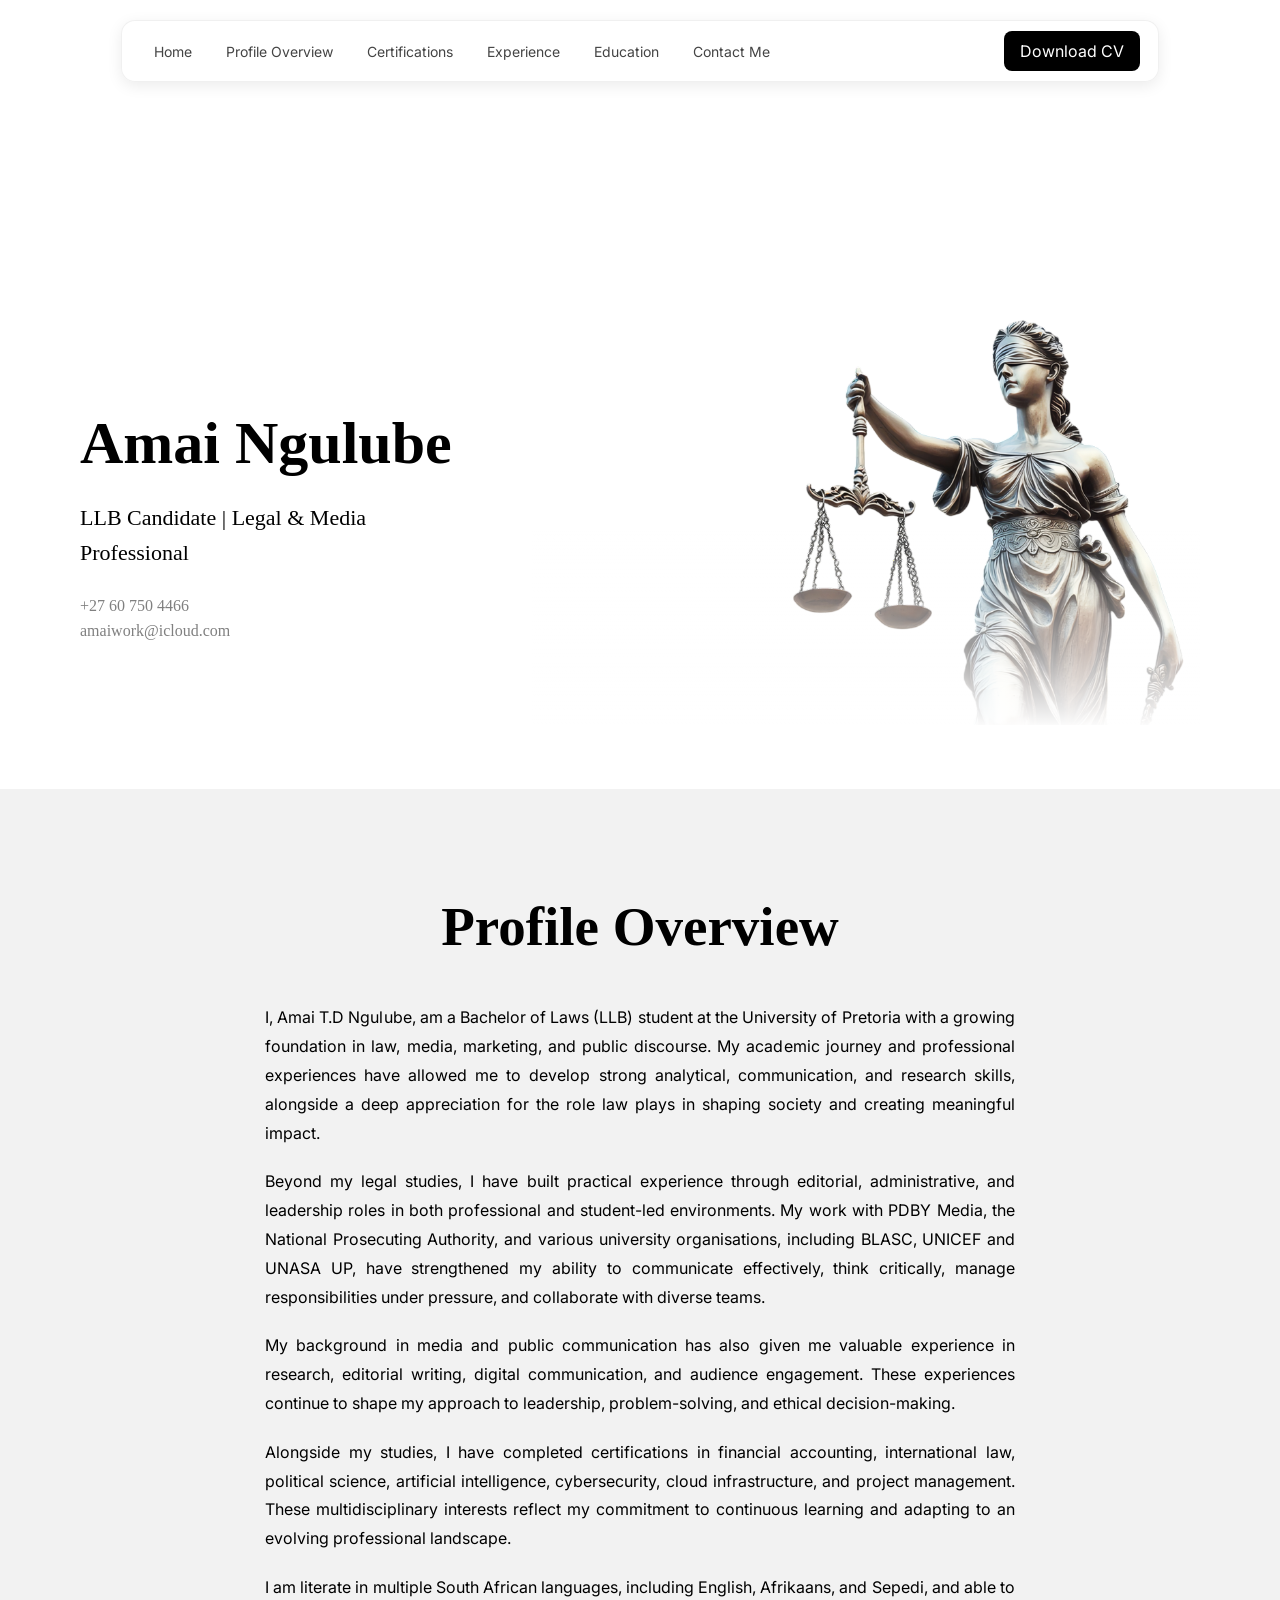
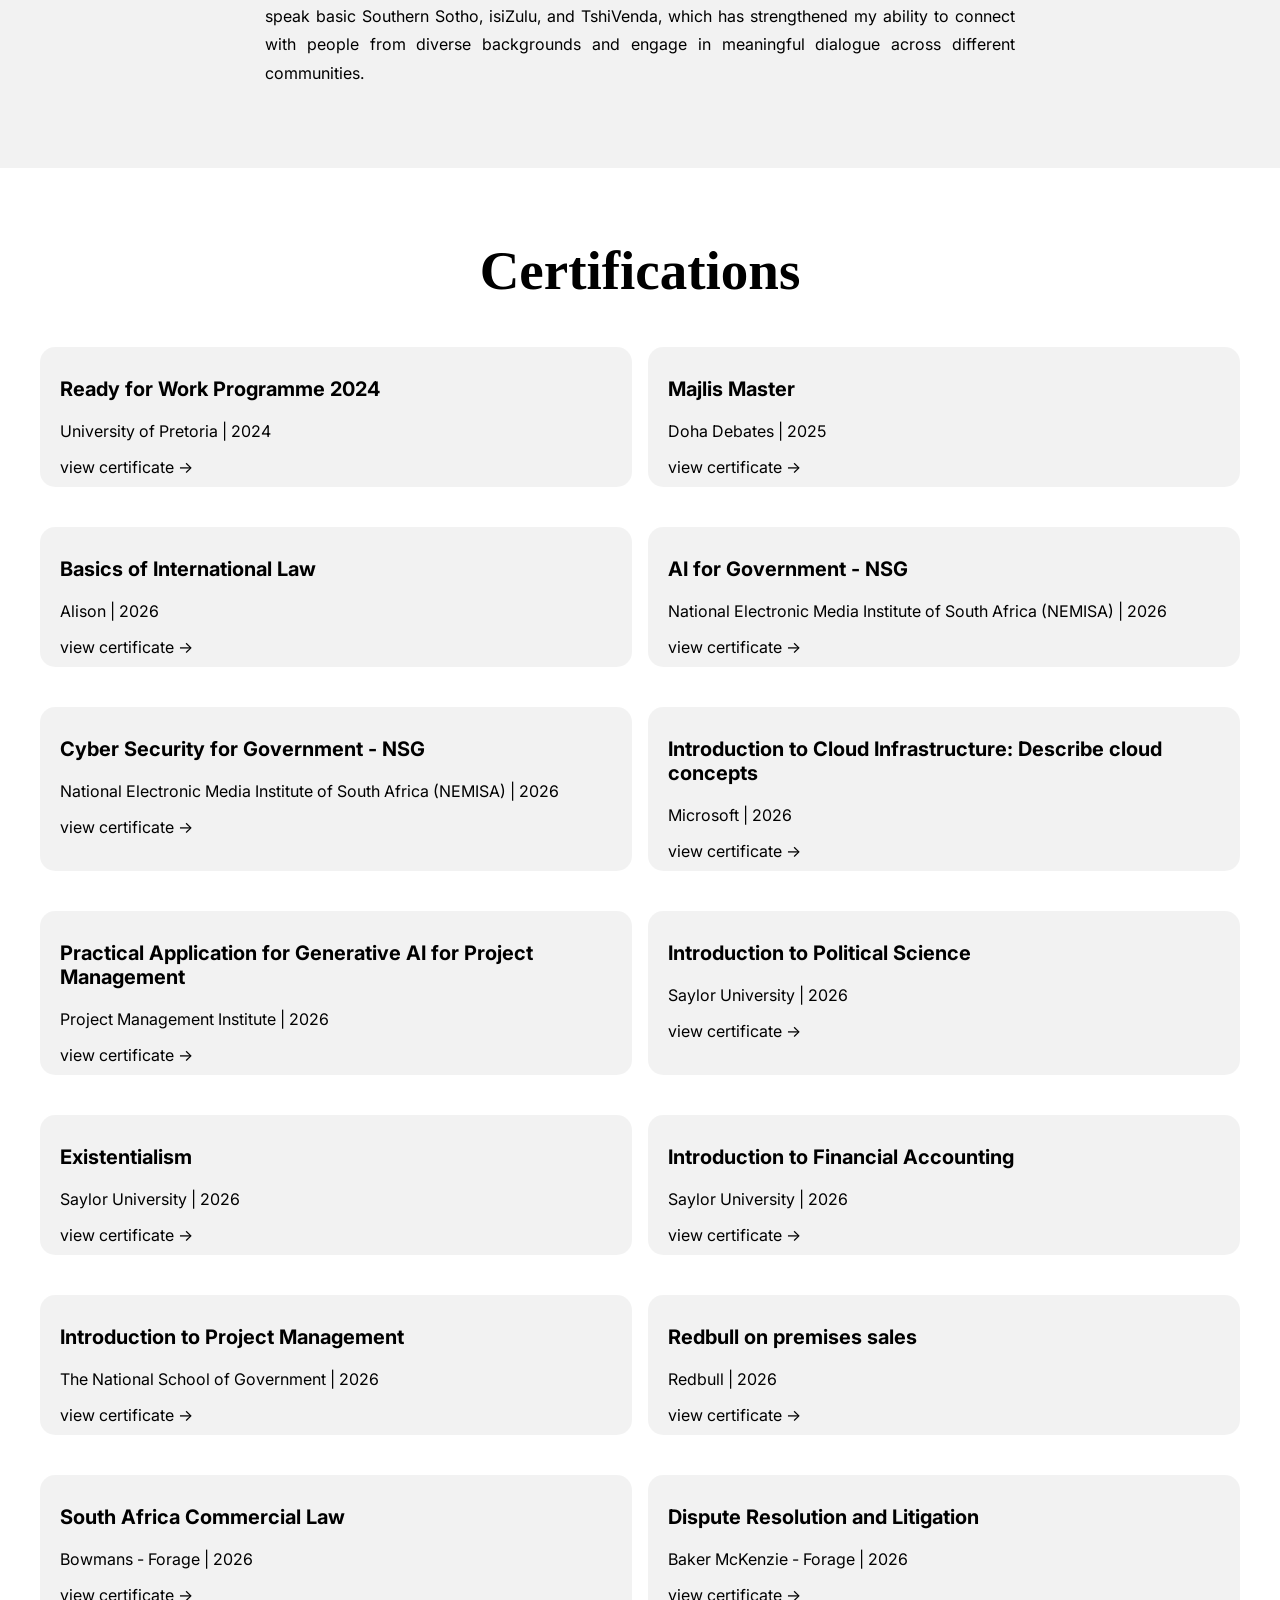
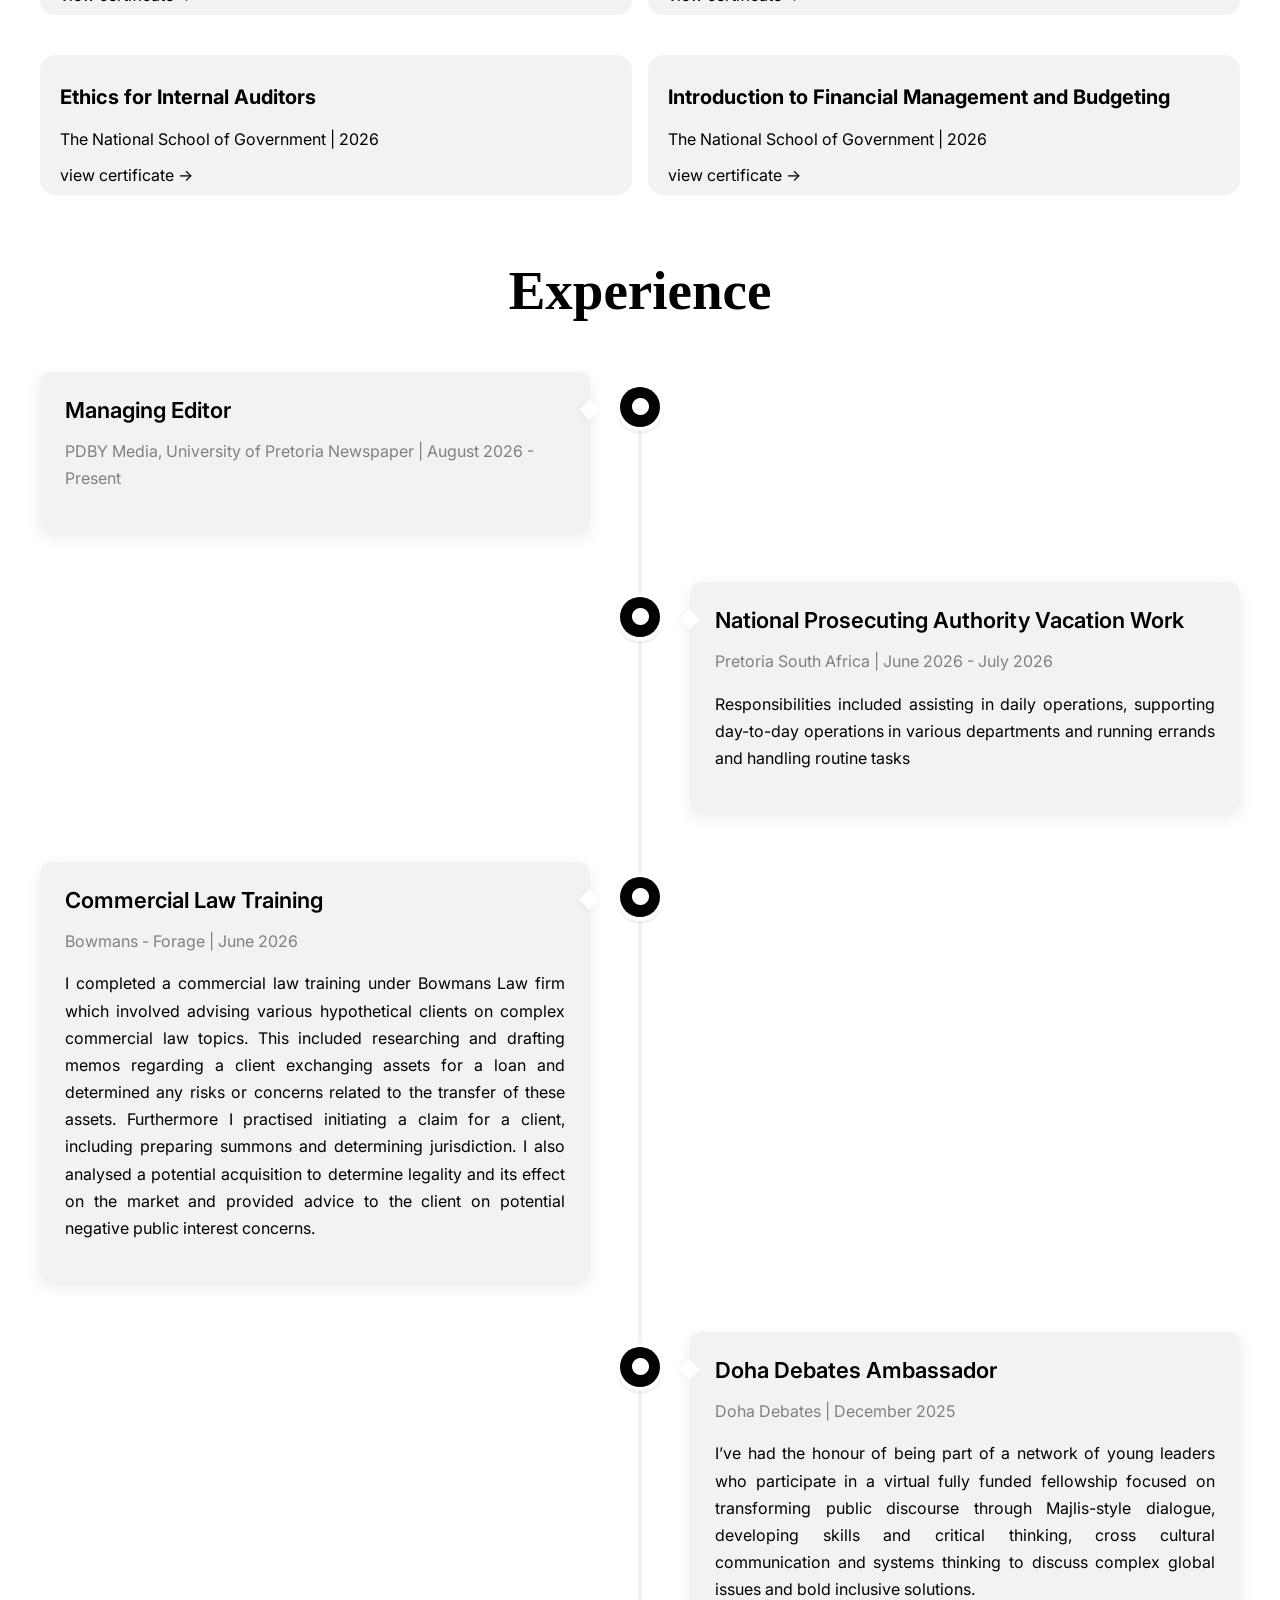
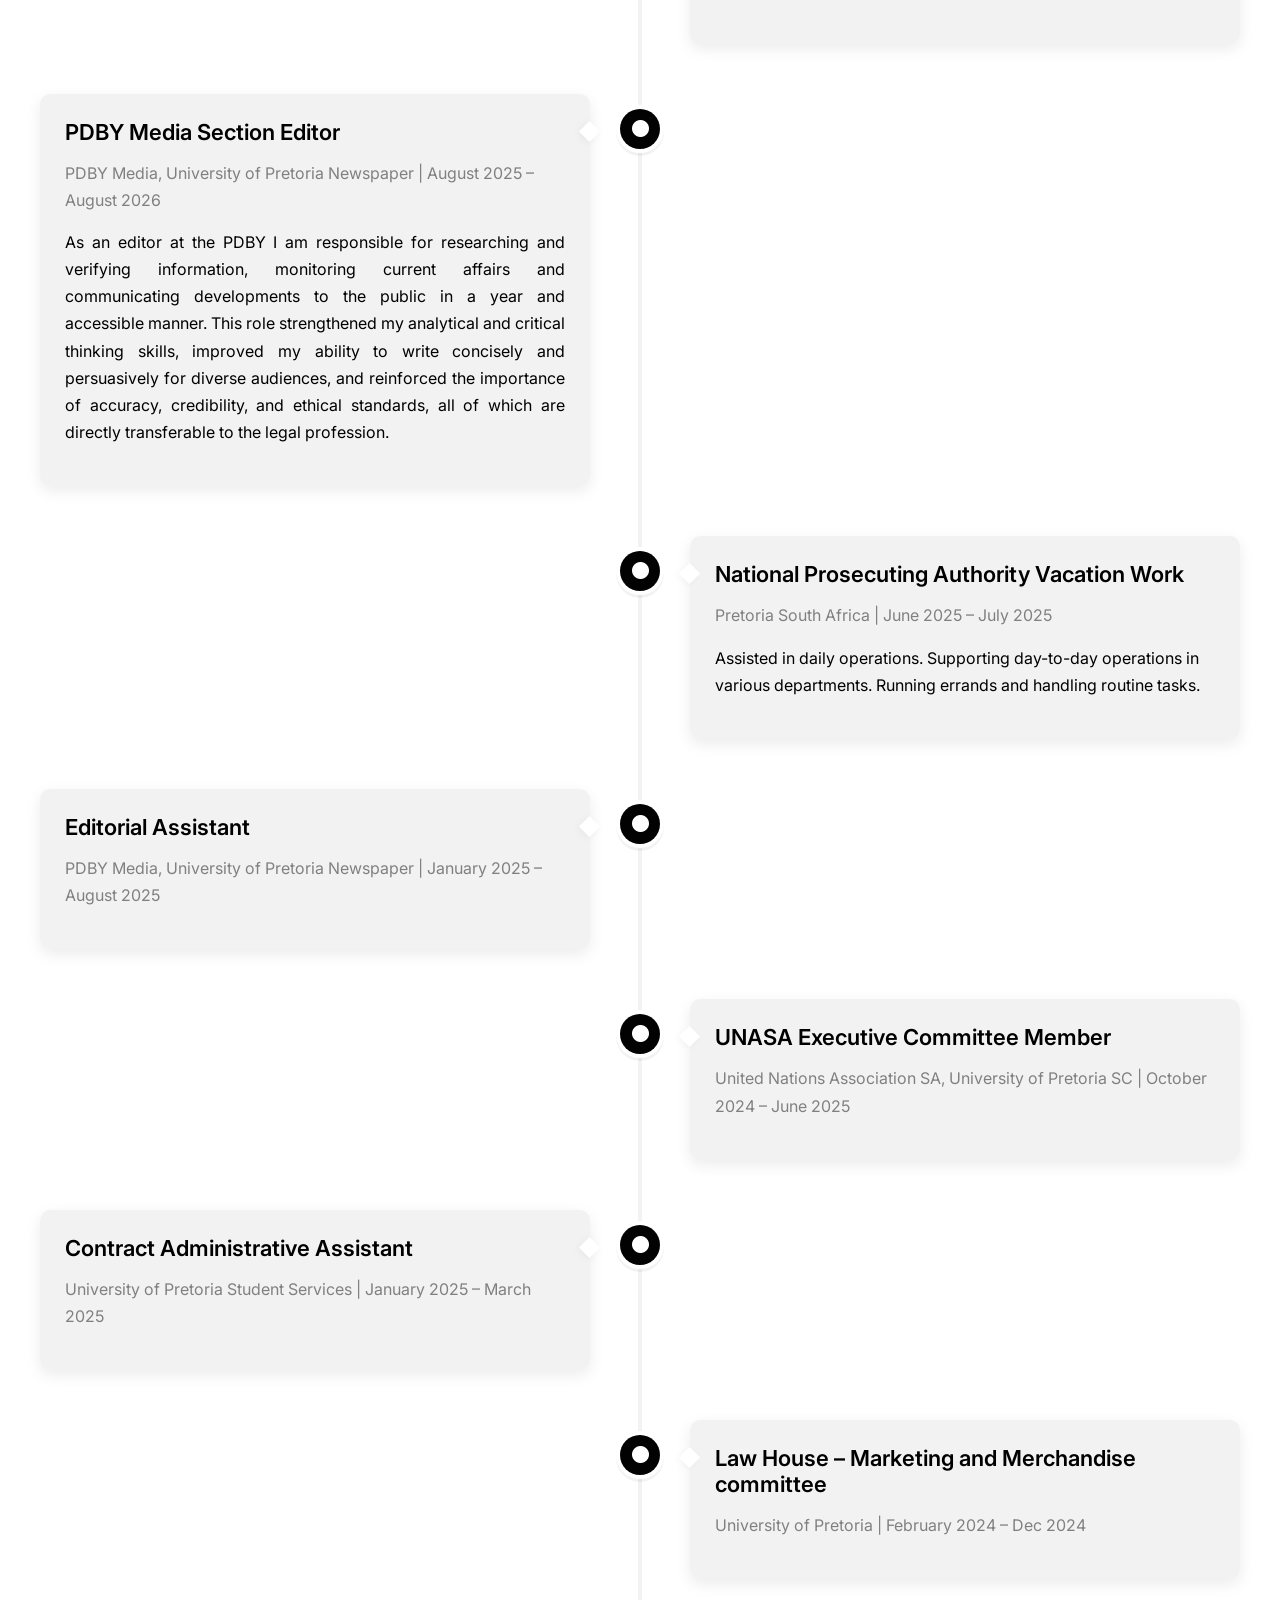
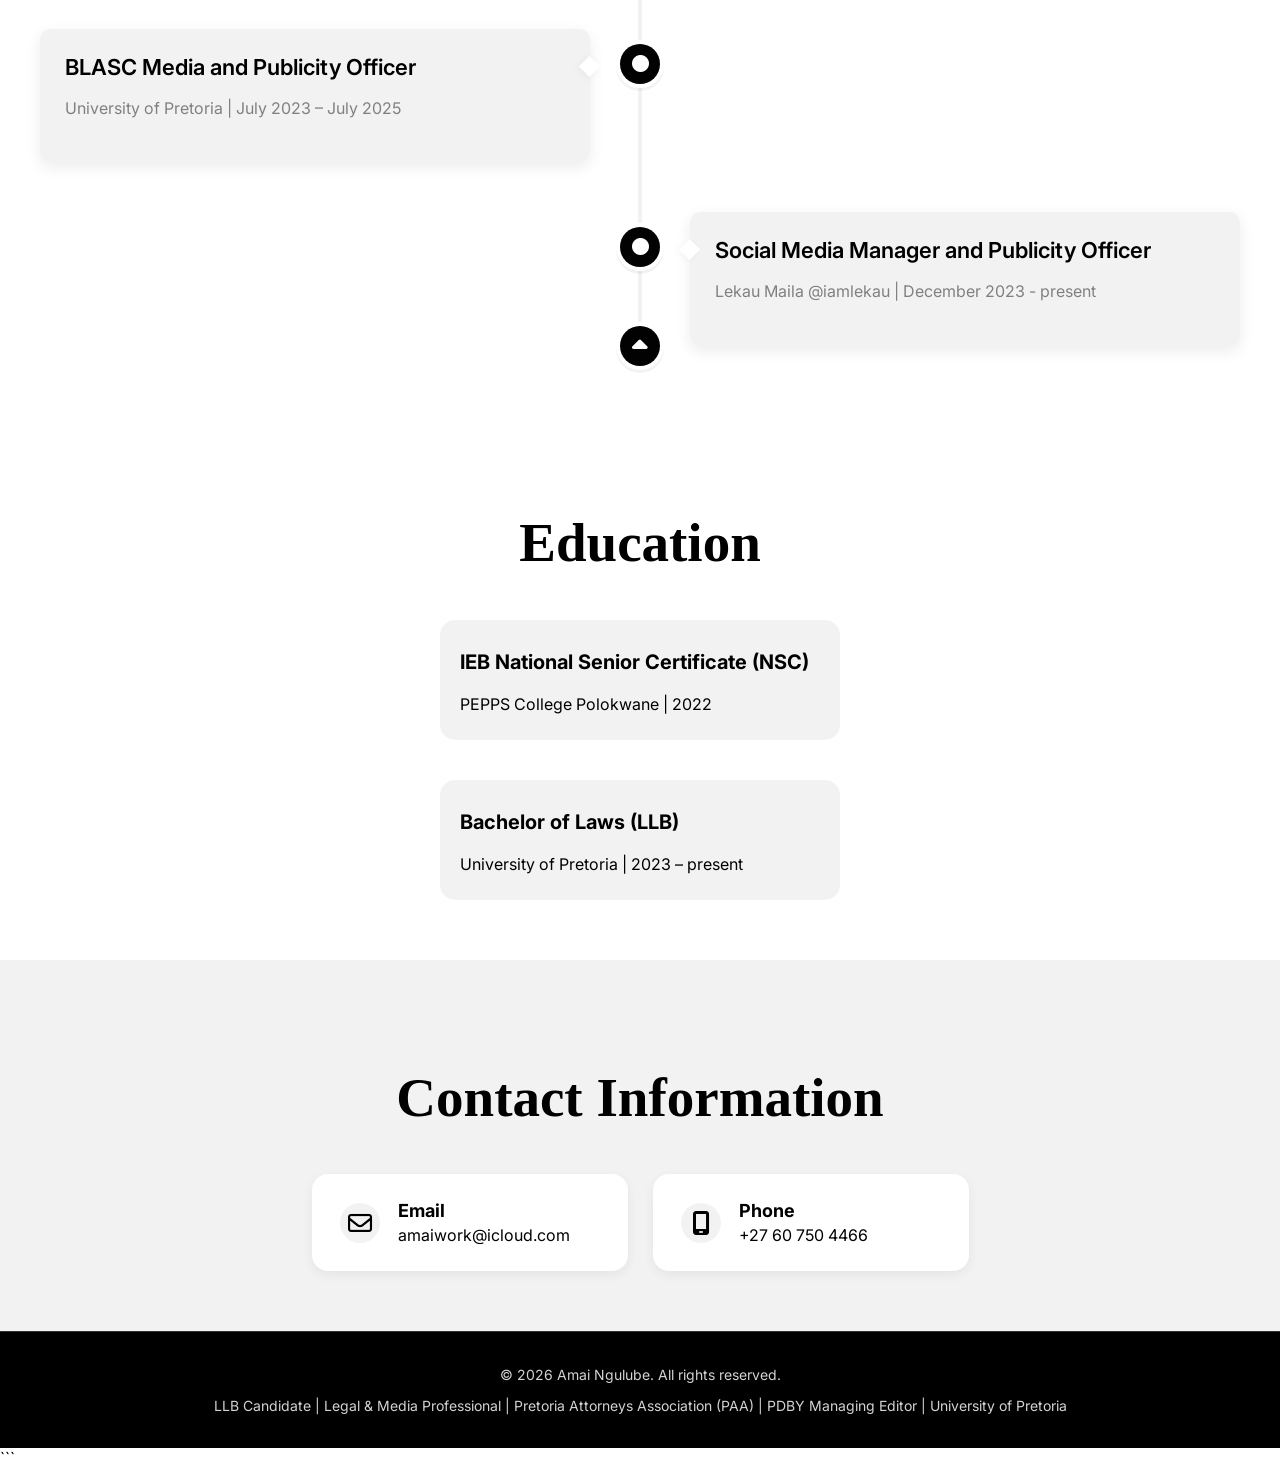
==== index.html @ 6df7f300 "Added favicon" ====
<!DOCTYPE html>

<html lang="en">
    <head>
        <meta charset="UTF-8">
        <meta name="viewport" content="width=device-width, initial-scale=1.0">

        <!-- SEO -->
        <title>Amai Ngulube | LLB Candidate & Legal and Media Professional</title>
        <meta
            name="description"
            content="Amai Ngulube is an LLB candidate at the University of Pretoria with experience in law, media, research, communications, and leadership."
        >
        <meta
            name="keywords"
            content="Amai Ngulube, Amai Ngulube portfolio, Amai Ngulube LLB, Amai Ngulube University of Pretoria, law student, legal professional, media professional"
        >
        <meta name="author" content="Amai Ngulube">
        <meta name="robots" content="index, follow">

        <!-- Open Graph -->
        <meta property="og:title" content="Amai Ngulube | LLB Candidate & Legal and Media Professional">
        <meta
            property="og:description"
            content="Professional portfolio of Amai Ngulube, an LLB candidate at the University of Pretoria with experience in law, media, research, communications, and leadership."
        >
        <meta property="og:type" content="website">
        <meta property="og:url" content="https://amai-portfolio.vercel.app/">

        <!-- Site -->
        <link rel="canonical" href="https://amai-portfolio.vercel.app/">

        <!-- Fonts -->
        <link rel="preconnect" href="https://fonts.googleapis.com">
        <link rel="preconnect" href="https://fonts.gstatic.com" crossorigin>
        <link
            href="https://fonts.googleapis.com/css2?family=Inter:wght@300;400;500;600;700&display=swap"
            rel="stylesheet"
        >

        <!-- Icons -->
        <link
            rel="stylesheet"
            href="https://cdnjs.cloudflare.com/ajax/libs/font-awesome/6.5.2/css/all.min.css"
        >
        <link rel="icon" href="/favicon.ico">

        <!-- Styles -->
        <link rel="stylesheet" href="index.css">
    </head>

<body>
    <header class="navbar">
        <nav class="nav-links">
            <a href="#HOME">Home</a>
            <a href="#ABOUT">Profile Overview</a>
            <a href="#CERTIFICATIONS">Certifications</a>
            <a href="#EXPERIENCE">Experience</a>
            <a href="#EDUCATION">Education</a>
            <a href="#CONTACT">Contact Me</a>
        </nav>

        <a class="cv-button" href="Amai Ngulube CV 2026 4.pdf" download>
            Download CV
        </a>

        <button class="hamburger" aria-label="Open navigation menu">
            <i class="fa-solid fa-bars"></i>
        </button>
    </header>

    <main>
        <section class="section-1" id="HOME">
            <div class="hero-text">
                <h1 class="name">Amai Ngulube</h1>

                <p class="hero-small">
                    LLB Candidate | Legal & Media Professional
                </p>

                <p class="contact-details">
                    +27 60 750 4466 <br>
                    amaiwork@icloud.com
                </p>
            </div>

            <div class="picture">
                <div class="image-wrapper reveal slow">
                    <img
                        class="image"
                        src="lady justice2copy-Photoroom.png"
                        alt="Amai Ngulube portfolio"
                    >
                </div>
            </div>
        </section>

        <section class="section-2" id="ABOUT">
            <h2 class="headings">Profile Overview</h2>

            <div id="section-div">
                <div>
                    <p class="about-text reveal">
                        I, Amai T.D Ngulube, am a Bachelor of Laws (LLB) student at the University of Pretoria with a growing
                        foundation in law, media, marketing, and public discourse. My academic journey and professional experiences
                        have allowed me to develop strong analytical, communication, and research skills, alongside a deep
                        appreciation for the role law plays in shaping society and creating meaningful impact.
                    </p>

                    <p class="about-text reveal">
                        Beyond my legal studies, I have built practical experience through editorial, administrative, and leadership
                        roles in both professional and student-led environments. My work with PDBY Media, the National Prosecuting
                        Authority, and various university organisations, including BLASC, UNICEF and UNASA UP, have strengthened
                        my ability to communicate effectively, think critically, manage responsibilities under pressure, and collaborate
                        with diverse teams.
                    </p>

                    <p class="about-text reveal">
                        My background in media and public communication has also given me valuable experience in research,
                        editorial writing, digital communication, and audience engagement. These experiences continue to shape my
                        approach to leadership, problem-solving, and ethical decision-making.
                    </p>

                    <p class="about-text reveal">
                        Alongside my studies, I have completed certifications in financial accounting, international law, political
                        science, artificial intelligence, cybersecurity, cloud infrastructure, and project management. These
                        multidisciplinary interests reflect my commitment to continuous learning and adapting to an evolving
                        professional landscape.
                    </p>

                    <p class="about-text reveal">
                        I am literate in multiple South African languages, including English, Afrikaans, and Sepedi, and able to speak
                        basic Southern Sotho, isiZulu, and TshiVenda, which has strengthened my ability to connect with people from
                        diverse backgrounds and engage in meaningful dialogue across different communities.
                    </p>
                </div>
            </div>
        </section>

        <section class="section-3" id="CERTIFICATIONS">
            <h2 class="headings">Certifications</h2>

            <div class="grid">

                <div class="grid-info reveal">
                    <p class="grid-heading">Ready for Work Programme 2024</p>
                    <p>University of Pretoria | 2024</p>
                    <button class="grid-link" onclick="openCertificate('ready for work certs.pdf')">
                        view certificate &#8594;
                    </button>
                </div>

                <div class="grid-info reveal">
                    <p class="grid-heading">Majlis Master</p>
                    <p>Doha Debates | 2025</p>
                    <button class="grid-link" onclick="openCertificate('Certificate Majis Master.pdf')">
                        view certificate &#8594;
                    </button>
                </div>

                <div class="grid-info reveal">
                    <p class="grid-heading">Basics of International Law</p>
                    <p>Alison | 2026</p>
                    <button class="grid-link" onclick="openCertificate('Certificate Int Law.pdf')">
                        view certificate &#8594;
                    </button>
                </div>

                <div class="grid-info reveal">
                    <p class="grid-heading">AI for Government - NSG</p>
                    <p>National Electronic Media Institute of South Africa (NEMISA) | 2026</p>
                    <button class="grid-link" onclick="openCertificate('Certificate AI for Government - NSG.pdf')">
                        view certificate &#8594;
                    </button>
                </div>

                <div class="grid-info reveal">
                    <p class="grid-heading">Cyber Security for Government - NSG</p>
                    <p>National Electronic Media Institute of South Africa (NEMISA) | 2026</p>
                    <button class="grid-link" onclick="openCertificate('Cyber Security for Government - NSG.pdf')">
                        view certificate &#8594;
                    </button>
                </div>

                <div class="grid-info reveal">
                    <p class="grid-heading">Introduction to Cloud Infrastructure: Describe cloud concepts</p>
                    <p>Microsoft | 2026</p>
                    <button class="grid-link" onclick="openCertificate('Certificate Cloud Infrastructure.pdf')">
                        view certificate &#8594;
                    </button>
                </div>

                <div class="grid-info reveal">
                    <p class="grid-heading">Practical Application for Generative AI for Project Management</p>
                    <p>Project Management Institute | 2026</p>
                    <button class="grid-link" onclick="openCertificate('Generative AI.pdf')">
                        view certificate &#8594;
                    </button>
                </div>

                <div class="grid-info reveal">
                    <p class="grid-heading">Introduction to Political Science</p>
                    <p>Saylor University | 2026</p>
                    <button class="grid-link" onclick="openCertificate('Political science.pdf')">
                        view certificate &#8594;
                    </button>
                </div>

                <div class="grid-info reveal">
                    <p class="grid-heading">Existentialism</p>
                    <p>Saylor University | 2026</p>
                    <button class="grid-link" onclick="openCertificate('Existentialism .pdf')">
                        view certificate &#8594;
                    </button>
                </div>

                <div class="grid-info reveal">
                    <p class="grid-heading">Introduction to Financial Accounting</p>
                    <p>Saylor University | 2026</p>
                    <button class="grid-link" onclick="openCertificate('Financial accounting .pdf')">
                        view certificate &#8594;
                    </button>
                </div>

                <div class="grid-info reveal">
                    <p class="grid-heading">Introduction to Project Management</p>
                    <p>The National School of Government | 2026</p>
                    <button class="grid-link" onclick="openCertificate('Introduction to Project Management.pdf')">
                        view certificate &#8594;
                    </button>
                </div>

                <div class="grid-info reveal">
                    <p class="grid-heading">Redbull on premises sales</p>
                    <p>Redbull | 2026</p>
                    <button
                        class="grid-link"
                        onclick="openCertificate('https://www.theforage.com/completion-certificates/P2whMfgG9v48cqWwx/s6RNpxzBkpREvE4xk_P2whMfgG9v48cqWwx_6a0f15ba690ca441d93c2e74_1781753756850_completion_certificate.pdf')"
                    >
                        view certificate &#8594;
                    </button>
                </div>

                <div class="grid-info reveal">
                    <p class="grid-heading">South Africa Commercial Law</p>
                    <p>Bowmans - Forage | 2026</p>
                    <button class="grid-link" onclick="openCertificate('Bowman’s Forage Certificate.pdf')">
                        view certificate &#8594;
                    </button>
                </div>

                <div class="grid-info reveal">
                    <p class="grid-heading">Dispute Resolution and Litigation</p>
                    <p>Baker McKenzie - Forage | 2026</p>
                    <button class="grid-link" onclick="openCertificate('Dispute Resolution and Litigation Certificate .pdf')">
                        view certificate &#8594;
                    </button>
                </div>

                <div class="grid-info reveal">
                    <p class="grid-heading">Ethics for Internal Auditors</p>
                    <p>The National School of Government | 2026</p>
                    <button class="grid-link" onclick="openCertificate('Ethics for Internal Auditors.pdf')">
                        view certificate &#8594;
                    </button>
                </div>

                <div class="grid-info reveal">
                    <p class="grid-heading">Introduction to Financial Management and Budgeting</p>
                    <p>The National School of Government | 2026</p>
                    <button class="grid-link" onclick="openCertificate('Introduction to Financial Management and Budgeting.pdf')">
                        view certificate &#8594;
                    </button>
                </div>

            </div>
        </section>

        <section class="section-4" id="EXPERIENCE">
            <h2 class="headings">Experience</h2>

            <div class="wrapper">
                <div class="center-line">
                    <a href="#EXPERIENCE" class="scroll-icon">
                        <i class="fa-solid fa-caret-up"></i>
                    </a>
                </div>

                <div class="row row-odd">
                    <section class="reveal">
                        <i class="icon fa-solid fa-circle"></i>
                        <div class="details">
                            <span class="title">Managing Editor</span>
                        </div>
                        <p class="experience-info">
                            PDBY Media, University of Pretoria Newspaper | August 2026 - Present
                        </p>
                    </section>
                </div>

                <div class="row row-even">
                    <section class="reveal">
                        <i class="icon fa-solid fa-circle"></i>
                        <div class="details">
                            <span class="title">National Prosecuting Authority Vacation Work</span>
                        </div>
                        <p class="experience-info">
                            Pretoria South Africa | June 2026 - July 2026
                        </p>
                        <p class="experience-text">
                            Responsibilities included assisting in daily operations, supporting day-to-day operations in
                            various departments and running errands and handling routine tasks
                        </p>
                    </section>
                </div>

                <div class="row row-odd">
                    <section class="reveal">
                        <i class="icon fa-solid fa-circle"></i>
                        <div class="details">
                            <span class="title">Commercial Law Training</span>
                        </div>
                        <p class="experience-info">
                            Bowmans - Forage | June 2026
                        </p>
                        <p class="experience-text">
                            I completed a commercial law training under Bowmans Law firm which involved
                            advising various hypothetical clients on complex commercial law topics. This
                            included researching and drafting memos regarding a client exchanging assets for
                            a loan and determined any risks or concerns related to the transfer of these assets.
                            Furthermore I practised initiating a claim for a client, including preparing summons
                            and determining jurisdiction. I also analysed a potential acquisition to determine
                            legality and its effect on the market and provided advice to the client on potential
                            negative public interest concerns.
                        </p>
                    </section>
                </div>

                <div class="row row-even">
                    <section class="reveal">
                        <i class="icon fa-solid fa-circle"></i>
                        <div class="details">
                            <span class="title">Doha Debates Ambassador</span>
                        </div>
                        <p class="experience-info">
                            Doha Debates | December 2025
                        </p>
                        <p class="experience-text">
                            I’ve had the honour of being part of a network of young leaders who participate in
                            a virtual fully funded fellowship focused on transforming public discourse through
                            Majlis-style dialogue, developing skills and critical thinking, cross cultural
                            communication and systems thinking to discuss complex global issues and bold
                            inclusive solutions.
                        </p>
                    </section>
                </div>

                <div class="row row-odd">
                    <section class="reveal">
                        <i class="icon fa-solid fa-circle"></i>
                        <div class="details">
                            <span class="title">PDBY Media Section Editor</span>
                        </div>
                        <p class="experience-info">
                            PDBY Media, University of Pretoria Newspaper | August 2025 – August 2026
                        </p>
                        <p class="experience-text">
                            As an editor at the PDBY I am responsible for researching and
                            verifying information, monitoring current affairs and communicating
                            developments to the public in a year and accessible manner. This role
                            strengthened my analytical and critical thinking skills, improved my
                            ability to write concisely and persuasively for diverse audiences, and
                            reinforced the importance of accuracy, credibility, and ethical standards,
                            all of which are directly transferable to the legal profession.
                        </p>
                    </section>
                </div>

                <div class="row row-even">
                    <section class="reveal">
                        <i class="icon fa-solid fa-circle"></i>
                        <div class="details">
                            <span class="title">National Prosecuting Authority Vacation Work</span>
                        </div>
                        <p class="experience-info">
                            Pretoria South Africa | June 2025 – July 2025
                        </p>
                        <p>
                            Assisted in daily operations. Supporting day-to-day operations in
                            various departments. Running errands and handling routine tasks.
                        </p>
                    </section>
                </div>

                <div class="row row-odd">
                    <section class="reveal">
                        <i class="icon fa-solid fa-circle"></i>
                        <div class="details">
                            <span class="title">Editorial Assistant</span>
                        </div>
                        <p class="experience-info">
                            PDBY Media, University of Pretoria Newspaper | January 2025 – August 2025
                        </p>
                    </section>
                </div>

                <div class="row row-even">
                    <section class="reveal">
                        <i class="icon fa-solid fa-circle"></i>
                        <div class="details">
                            <span class="title">UNASA Executive Committee Member</span>
                        </div>
                        <p class="experience-info">
                            United Nations Association SA, University of Pretoria SC | October 2024 – June 2025
                        </p>
                    </section>
                </div>

                <div class="row row-odd">
                    <section class="reveal">
                        <i class="icon fa-solid fa-circle"></i>
                        <div class="details">
                            <span class="title">Contract Administrative Assistant</span>
                        </div>
                        <p class="experience-info">
                            University of Pretoria Student Services | January 2025 – March 2025
                        </p>
                    </section>
                </div>

                <div class="row row-even">
                    <section class="reveal">
                        <i class="icon fa-solid fa-circle"></i>
                        <div class="details">
                            <span class="title">Law House – Marketing and Merchandise committee</span>
                        </div>
                        <p class="experience-info">
                            University of Pretoria | February 2024 – Dec 2024
                        </p>
                    </section>
                </div>

                <div class="row row-odd">
                    <section class="reveal">
                        <i class="icon fa-solid fa-circle"></i>
                        <div class="details">
                            <span class="title">BLASC Media and Publicity Officer</span>
                        </div>
                        <p class="experience-info">
                            University of Pretoria | July 2023 – July 2025
                        </p>
                    </section>
                </div>

                <div class="row row-even">
                    <section class="reveal">
                        <i class="icon fa-solid fa-circle"></i>
                        <div class="details">
                            <span class="title">Social Media Manager and Publicity Officer</span>
                        </div>
                        <p class="experience-info">
                            Lekau Maila @iamlekau | December 2023 - present
                        </p>
                    </section>
                </div>
            </div>
        </section>

        <section class="section-5" id="EDUCATION">
            <h2 class="headings">Education</h2>

            <div class="grid2">
                <div class="grid-info reveal">
                    <p class="grid-heading">IEB National Senior Certificate (NSC)</p>
                    <p>PEPPS College Polokwane | 2022</p>
                </div>

                <div class="grid-info reveal">
                    <p class="grid-heading">Bachelor of Laws (LLB)</p>
                    <p>University of Pretoria | 2023 – present</p>
                </div>
            </div>
        </section>

        <section class="section-6" id="CONTACT">
            <h2 class="headings">Contact Information</h2>

            <div class="grid3">
                <div class="grid-info2 reveal">
                    <div>
                        <i class="fa-regular fa-envelope"></i>
                    </div>

                    <div>
                        <p class="grid-heading2">Email</p>
                        <p>amaiwork@icloud.com</p>
                    </div>
                </div>

                <div class="grid-info2 reveal">
                    <div>
                        <i class="fa-solid fa-mobile-screen"></i>
                    </div>

                    <div>
                        <p class="grid-heading2">Phone</p>
                        <p>+27 60 750 4466</p>
                    </div>
                </div>
            </div>
        </section>
    </main>

    <button class="topBtn" aria-label="Back to top">↑</button>

    <footer>
        <p>&copy; 2026 Amai Ngulube. All rights reserved.</p>

        <p>
            LLB Candidate | Legal & Media Professional |
            Pretoria Attorneys Association (PAA) |
            PDBY Managing Editor | University of Pretoria
        </p>
    </footer>

    <div class="certificate-modal" id="certificateModal">
        <div
            class="certificate-modal-content"
            onclick="event.stopPropagation()"
        >
            <button
                class="certificate-close"
                onclick="closeCertificate()"
                aria-label="Close certificate preview"
            >
                &times;
            </button>

            <iframe
                id="certificatePreview"
                src=""
                title="Certificate Preview"
            ></iframe>
        </div>
    </div>

    <script src="index.js"></script>
</body>
```

</html>
---- index.css ----
html {
    scroll-behavior: smooth;
    overflow-x: hidden;
    
}

body {
    margin: 0;
    font-family: Arial, sans-serif;
    background: white;
    color: black;
    overflow-x: hidden;
    font-family: 'Inter', sans-serif;
    
}

/* ================= NAVBAR ================= */

.navbar {
    z-index: 1000;

    position: fixed;
    top: 20px;
    left: 50%;
    transform: translateX(-50%);

    width: 85%;
    max-width: 1000px;

    display: flex;
    align-items: center;
    justify-content: space-between;

    gap: 12px;

    padding: 10px 18px;

    background-color: rgba(255,255,255,0.75);
    backdrop-filter: blur(12px);
    -webkit-backdrop-filter: blur(12px);

    border: 1px solid rgba(0, 0, 0, 0.06);
    border-radius: 14px;

    box-shadow: 0 4px 15px rgba(0, 0, 0, 0.08);
}
.hamburger {
    display: none;
    background: none;
    border: none;
    font-size: 22px;
    cursor: pointer;
}
.hamburger i {
    color: gray;
}
.nav-links {
    display: flex;
    align-items: center;
    gap: 6px;

    flex-wrap: wrap;
}

.nav-links a {
    text-decoration: none;
    color: #444;

    padding: 10px 14px;
    border-radius: 8px;

    transition: 0.2s ease;

    font-size: 14px;
}

.nav-links a:hover {
    background: rgba(0, 0, 0, 0.05);
}

.cv-button {
    text-decoration: none;
    color: white;

    background: black;

    padding: 10px 16px;
    border-radius: 8px;

    white-space: nowrap;
}

.cv-button:hover {
    opacity: 0.85;
}

/* ================= SECTION GLOBAL ================= */

section {
    padding: 60px 20px;
    text-align: center;
    scroll-margin-top: 110px;
}
/* ================= SECTION 1 ================= */
/* ================= HERO SECTION ================= */

.section-1 {
    display: flex;
    align-items: center;
    justify-content: space-between;

    gap: 80px;

    padding: 290px 80px 60px;

    max-width: 1600px;
    margin: 0 auto;
}

.hero-text {
    max-width: 600px;
    text-align: left;
    align-self: center;
}

.name {
    font-size: clamp(38px, 5vw, 60px);
    margin-bottom: 12px;
    font-family: Georgia, serif;
    white-space: nowrap;
}

.hero-small {
    font-size: clamp(16px, 2vw, 22px);
    line-height: 1.6;
    font-family: Georgia, serif;
}

.contact-details {
    font-family: Georgia, serif;
    color: gray;
    line-height: 1.6;
}

@media (max-width: 600px) {
    .contact-details {
        font-size: 12px;
    }
}
/* IMAGE */

.picture {
    display: flex;
    justify-content: center;
    align-items: center;
}

.image-wrapper {
    position: relative;
    width: 100%;
    max-width: 750px;
    opacity: 0;
    transform: translateY(30px) scale(0.98);
    filter: blur(6px);
    transition: all 2.2s ease;
}
.image-wrapper.active {
    opacity: 1;
    transform: translateY(0) scale(1);
    filter: blur(0);
    transition-delay: 0.15s;
}
.image {
    width: 100%;
    height: auto;
    object-fit: contain;
    transform: none;
}

/* fade */
.image-wrapper::after {
    content: "";
    position: absolute;
    bottom: 0;
    left: 0;
    right: 0;

    height: 45%;

    background: linear-gradient(to bottom, rgba(255,255,255,0), white);

    pointer-events: none;
}
/* ================= SECTION 2 ================= */
/* ================= ABOUT ================= */

.section-2 {
    background: rgba(0, 0, 0, 0.05);
}
.headings{ font-size: 55px; font-family: 'Times New Roman', Times, serif; }
.about-text {
    max-width: 750px;
    margin: 0 auto 20px;

    text-align: justify;
    line-height: 1.8;
    font-size: 16px;
    font-weight: normal;
}
/* ================= SECTION 3 ================= */
.section-3{
    padding-top:25px;
    padding-bottom: 8px;
}
.grid{
    display: grid;
    grid-template-columns: 1fr 1fr;
    gap: 40px 16px;
    max-width: 1200px;
    margin: 0 auto; /* centers the whole grid */
}

.grid-heading{
    font-size: 20px;
    font-weight: bold;
}
.grid-info{
    text-align: left;
    background-color: rgba(0, 0, 0, 0.05);
    padding-left: 20px;
    padding-top: 10px;
    padding-bottom: 10px;
    transition: transform 0.3s, box-shadow 0.3s, border-color 0.3s;
    border-radius: 15px;
}
.grid-link{
    text-decoration: none;
    color: black;
}
.grid-link:hover{
    color: silver;
}
.grid-info:hover {
    transform: translateY(-10px);
    box-shadow: 0 10px 20px rgba(0,0,0,0.5);
}
/* ================= SECTION 4 ================= */

.section-4{
    padding: 10px 20px;
}

.experience-info{
    color: gray;
}
.experience-text{
    text-align: justify;
}
.wrapper{
    position: relative;
    max-width: 1200px;
    margin: auto;

}

/* CENTER LINE */

.wrapper .center-line{
    position: absolute;
    top: 20px;
    left: 50%;
    transform: translateX(-50%);

    width: 4px;
    height: 100%;

    background: rgba(0, 0, 0, 0.05);
}

/* ROWS */

.wrapper .row{
    display: flex;
    width: 100%;
    margin: 50px 0;
}

/* LEFT SIDE */

.wrapper .row-odd{
    justify-content: flex-start;
}

/* RIGHT SIDE */

.wrapper .row-even{
    justify-content: flex-end;
}

/* CARDS */

.wrapper .row section{
    text-align: left; /* override global center */
    background: rgba(0, 0, 0, 0.05);
    width: calc(50% - 100px);
    max-width: 500px;

    padding: 25px;
    border-radius: 10px;

    position: relative;

    box-shadow: 0 5px 15px rgba(0,0,0,0.08);
    transition: 0.2s ease;
    z-index: 1;
}

/* TRIANGLES */

.wrapper .row section::before{
    content: "";
    position: absolute;

    height: 15px;
    width: 15px;

    background: #fff;
box-shadow: 0 2px 8px rgba(0,0,0,0.05);

    top: 30px;

    transform: rotate(45deg);
    z-index: 0; /* sits behind content edge */
}
.wrapper .row section:hover {
    transform: translateY(-3px);
}
/* LEFT CARD ARROW */

.row-odd section::before{
    right: -7px;
}

/* RIGHT CARD ARROW */

.row-even section::before{
    left: -8px;
}

.row section .icon,
.center-line .scroll-icon{
    position: absolute;
    background: rgba(0, 0, 0, 0.993);
    height: 40px;
    width: 40px;
    text-align: center;
    line-height: 40px;
    border-radius: 50%;
    color: white;
    
    font-size: 17px;
    font-weight: bold;
    box-shadow: 0 0 0 4px #fff, inset 0 2px 0 rgba(0, 0, 0, 0.08), 0 3px 0 4px rgba(0, 0, 0, 0.05);
}
.center-line .scroll-icon{
    bottom: 0px;
    left: 50%;
    transform: translateX(-50%);
    font-size: 25px;
}
/* .row-1 section .icon,
.row-3 section .icon,
.row-5 section .icon,
.row-7 section .icon,
.row-9 section .icon{
    right: -70px;
    top: 15px;
}
.row-2 section .icon,
.row-4 section .icon,
.row-6 section .icon,
.row-8 section .icon,
.row-10 section .icon{
    left: -70px;
    top: 15px;
} */
.row-odd section .icon{
    right: -50px;
    transform: translateX(50%);
}
.row-even section .icon{
    left: -50px;
    transform: translateX(-50%);
}
.row section .icon {
    position: absolute;
    top: 15px;
    width: 40px;
    height: 40px;

    display: flex;
    align-items: center;
    justify-content: center;

    z-index: 2;
}
.row section .details,
.row section .bottom{
    display: flex;
    justify-content: space-between;
    align-items: center;
}

.row section .details .title{
    font-size: 22px;
    font-weight: 600;
}

.row section p{
    margin: 15px 0;
    line-height: 1.7;
}

/* BUTTON */

.row section .bottom a{
    text-decoration: none;
    background: black;
    color: white;

    padding: 8px 16px;
    border-radius: 6px;

    display: flex;
    justify-content: space-between;
    align-items: center;
}
.row section .bottom i {
    margin-left: auto;
    text-align: right;
}
/* ================= MOBILE ================= */

@media (max-width: 772px){

    .wrapper .center-line{
        left: 30px;
    }

    .wrapper .row{
        margin: 25px 0 25px 12vw;
    }

    .wrapper .row section{
        width: 100%;
        box-sizing: border-box;
    }

    .row section::before{
        left: -7px;
    }
    .row-even section .icon{
        left: -30px !important;
        right: auto !important;
    }
    .row-odd section .icon{
        left: -70px !important;
        right: auto !important;
    }
    .row section::before {
        display: none;
    }
}
@media (max-width: 440px){

    .wrapper .center-line,
    .row section::before,
    .row section .icon{
        display: none;
    }
    .wrapper .row{
        margin: 10px 0;
    }
}


/* ================= SECTION 5 ================= */
.grid2{
    display: grid;
    grid-template-columns: 1fr;
    max-width: 400px;
    gap: 40px 16px;
    margin: 0 auto; /* centers the whole grid */
}
/* ================= SECTION 6 ================= */
/* ================= SECTION 6 ================= */

.section-6{
    background-color: rgba(0, 0, 0, 0.05);
}

.grid3{
    display: flex;
    justify-content: center;
    gap: 25px;
    flex-wrap: wrap;
}

.grid-info2{
    text-align: left;

    background: white;

    padding: 22px 28px;
    border-radius: 16px;

    display: flex;
    align-items: center;
    gap: 18px;

    min-width: 260px;

    transition: all 0.3s ease;

    box-shadow: 0 4px 12px rgba(0,0,0,0.06);
}

.grid-info2 i{
    font-size: 24px;
    color: black;

    width: 40px;
    height: 40px;

    display: flex;
    align-items: center;
    justify-content: center;

    background: rgba(0,0,0,0.05);
    border-radius: 50%;
}

.grid-info2:hover{
    transform: translateY(-6px);
    box-shadow: 0 12px 24px rgba(0,0,0,0.12);
}

.grid-heading2{
    margin: 0;
    font-size: 18px;
    font-weight: bold;
}

.grid-info2 p{
    margin: 4px 0;
}
/* ================= FOOTER ================= */
footer {
    background-color: black;
    text-align: center;
    padding: 20px;
    margin-top: 0;
    border-top: 1px solid #333;
    color: lightgray;
    font-size: 14px;
}

footer a {
    color: WHITE;
    text-decoration: none;
    font-weight: bold;
}

footer a:hover {
    text-decoration: underline;
}
/* ================= TABLET ================= */

@media (max-width: 900px) {

    .section-1 {
        gap: 25px;
        padding: 110px 25px 40px;
    }

    .hero-text {
        max-width: 50%;
    }

    .image-wrapper {
        max-width: 350px;
    }

    .nav-links a {
        padding: 8px 10px;
        font-size: 13px;
    }

    .cv-button {
        padding: 8px 12px;
        font-size: 13px;
    }
}
@media (max-width: 768px) {

    .hamburger {
        display: block;
    }

    .nav-links,
    .cv-button {
        display: none;
    }

    .navbar.active {
        flex-direction: column;
        align-items: flex-start;
    }

    .navbar.active .nav-links {
        display: flex;
        flex-direction: column;
        width: 100%;
        margin-top: 10px;
    }

    .navbar.active .nav-links a {
        width: 100%;
        padding: 12px 0;
    }

    .navbar.active .cv-button {
        display: inline-block;
        margin-top: 10px;
    }
}
/* ================= MOBILE (KEEP SIDE-BY-SIDE) ================= */

@media (max-width: 600px) {

    .navbar {
        width: 94%;
        padding: 10px 12px;
    }

    .nav-links {
        gap: 4px;
    }

    .nav-links a {
        font-size: 12px;
        padding: 7px 9px;
    }

    .cv-button {
        font-size: 12px;
        padding: 7px 10px;
    }

    .section-1 {
        flex-direction: row;   /* IMPORTANT: keep side-by-side */
        gap: 15px;

        padding: 100px 15px 30px;
    }

    .hero-text {
        max-width: 55%;
    }

    .image-wrapper {
        max-width: 200px;
    }

    .name {
        font-size: 28px;
    }

    .hero-small {
        font-size: 12px;
    }
    .headings{
        font-size: 35px;
    }
    .contact-details {
        font-size: 12px;
    }

    section {
        scroll-margin-top: 90px;
    }
}

/* ================= SCROLL ANIMATION ================= */

.reveal {
    opacity: 0;
    transform: translateY(40px);

    /* SLOW FADE HERE */
    transition: opacity 3s ease, transform 3s ease;
}

.reveal.active {
    opacity: 1;
    transform: translateY(0);
}
/* slower version only for image */
.reveal.slow {
    transition: all 2.5s cubic-bezier(0.22, 1, 0.36, 1);
}

/* smoother hover */
.grid-info:hover,
.grid-info2:hover,
.wrapper .row section:hover {
    will-change: transform;
}

.topBtn {
    position: fixed;
    bottom: 20px;
    right: 20px;

    padding: 12px 14px;
    border: none;
    background-color: black;
    color: white;

    border-radius: 10px;
    cursor: pointer;

    font-size: 18px;
    box-shadow: 0 6px 16px rgba(0,0,0,0.2);

    /* hidden state */
    opacity: 0;
    pointer-events: none;
    transform: translateY(10px);

    transition: all 0.3s ease;
}

.topBtn.show {
    opacity: 1;
    pointer-events: auto;
    transform: translateY(0);
}

.topBtn:hover {
    transform: translateY(-3px);
    opacity: 0.9;
}

/* =========================================
   CERTIFICATE PREVIEW MODAL
   ========================================= */

.certificate-modal {
    position: fixed;
    inset: 0;
    z-index: 1000;

    display: none;
    align-items: center;
    justify-content: center;

    padding: 2rem;

    background: rgba(0, 0, 0, 0.75);

    backdrop-filter: blur(4px);
}

.certificate-modal.active {
    display: flex;
}

.certificate-modal-content {
    position: relative;

    width: min(900px, 95vw);
    height: min(90vh, 1000px);

    background: #ffffff;

    border-radius: 10px;

    overflow: hidden;

    box-shadow: 0 20px 60px rgba(0, 0, 0, 0.35);
}

.certificate-modal-content iframe {
    display: block;

    width: 100%;
    height: 100%;

    border: none;
}


/* Close button */

.certificate-close {
    position: absolute;

    top: 12px;
    right: 12px;

    z-index: 10;

    display: flex;
    align-items: center;
    justify-content: center;

    width: 40px;
    height: 40px;

    padding: 0;

    border: none;
    border-radius: 50%;

    background: #ffffff;
    color: #222222;

    font-size: 28px;
    line-height: 1;

    cursor: pointer;

    box-shadow: 0 3px 12px rgba(0, 0, 0, 0.2);

    transition:
        opacity 0.2s ease,
        transform 0.2s ease;
}

.certificate-close:hover {
    opacity: 0.8;
    transform: scale(1.05);
}


/* Make the Learn More buttons look like your existing links */

.grid-link {
    border: none;
    padding: 0;

    background: none;

    font-family: inherit;
    font-size: inherit;

    cursor: pointer;
}


/* Mobile */

@media (max-width: 768px) {

    .certificate-modal {
        padding: 1rem;
    }

    .certificate-modal-content {
        width: 100%;
        height: 90vh;

        border-radius: 8px;
    }

    .certificate-close {
        top: 8px;
        right: 8px;

        width: 36px;
        height: 36px;

        font-size: 24px;
    }
}
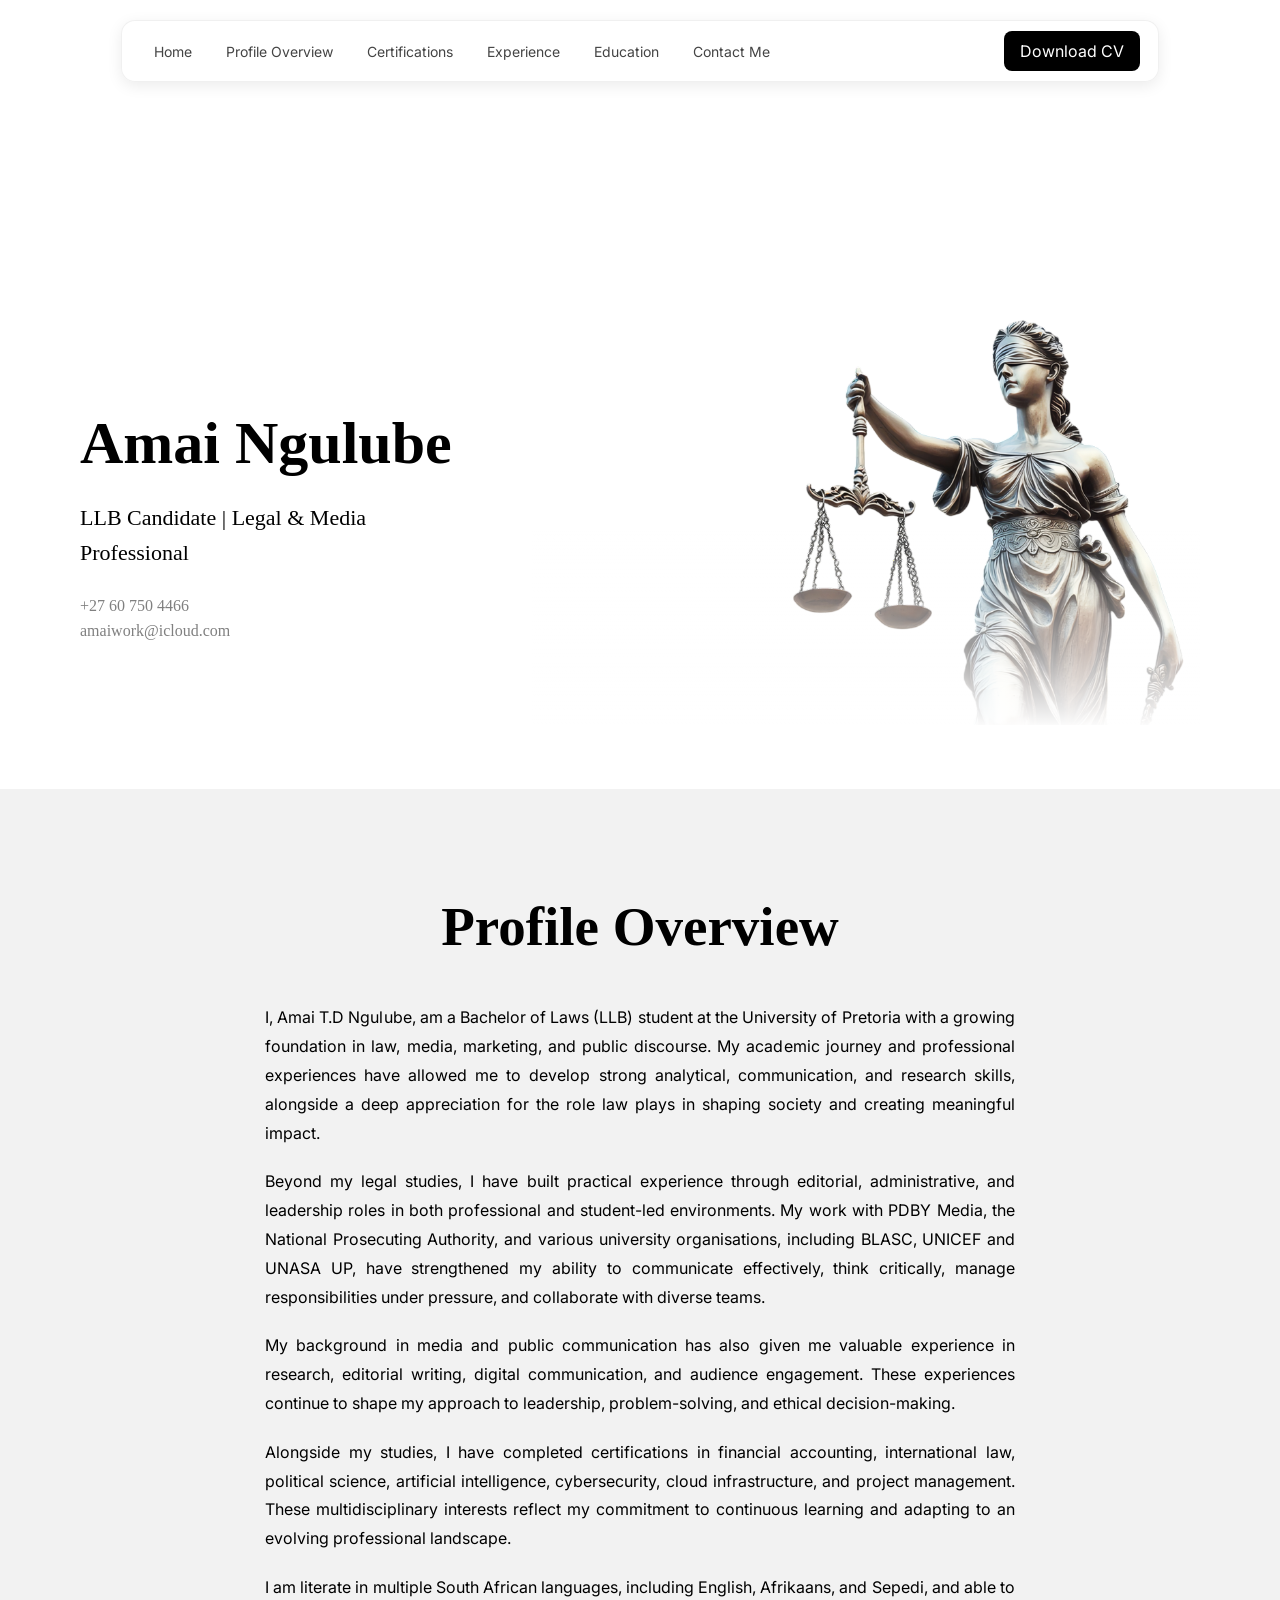
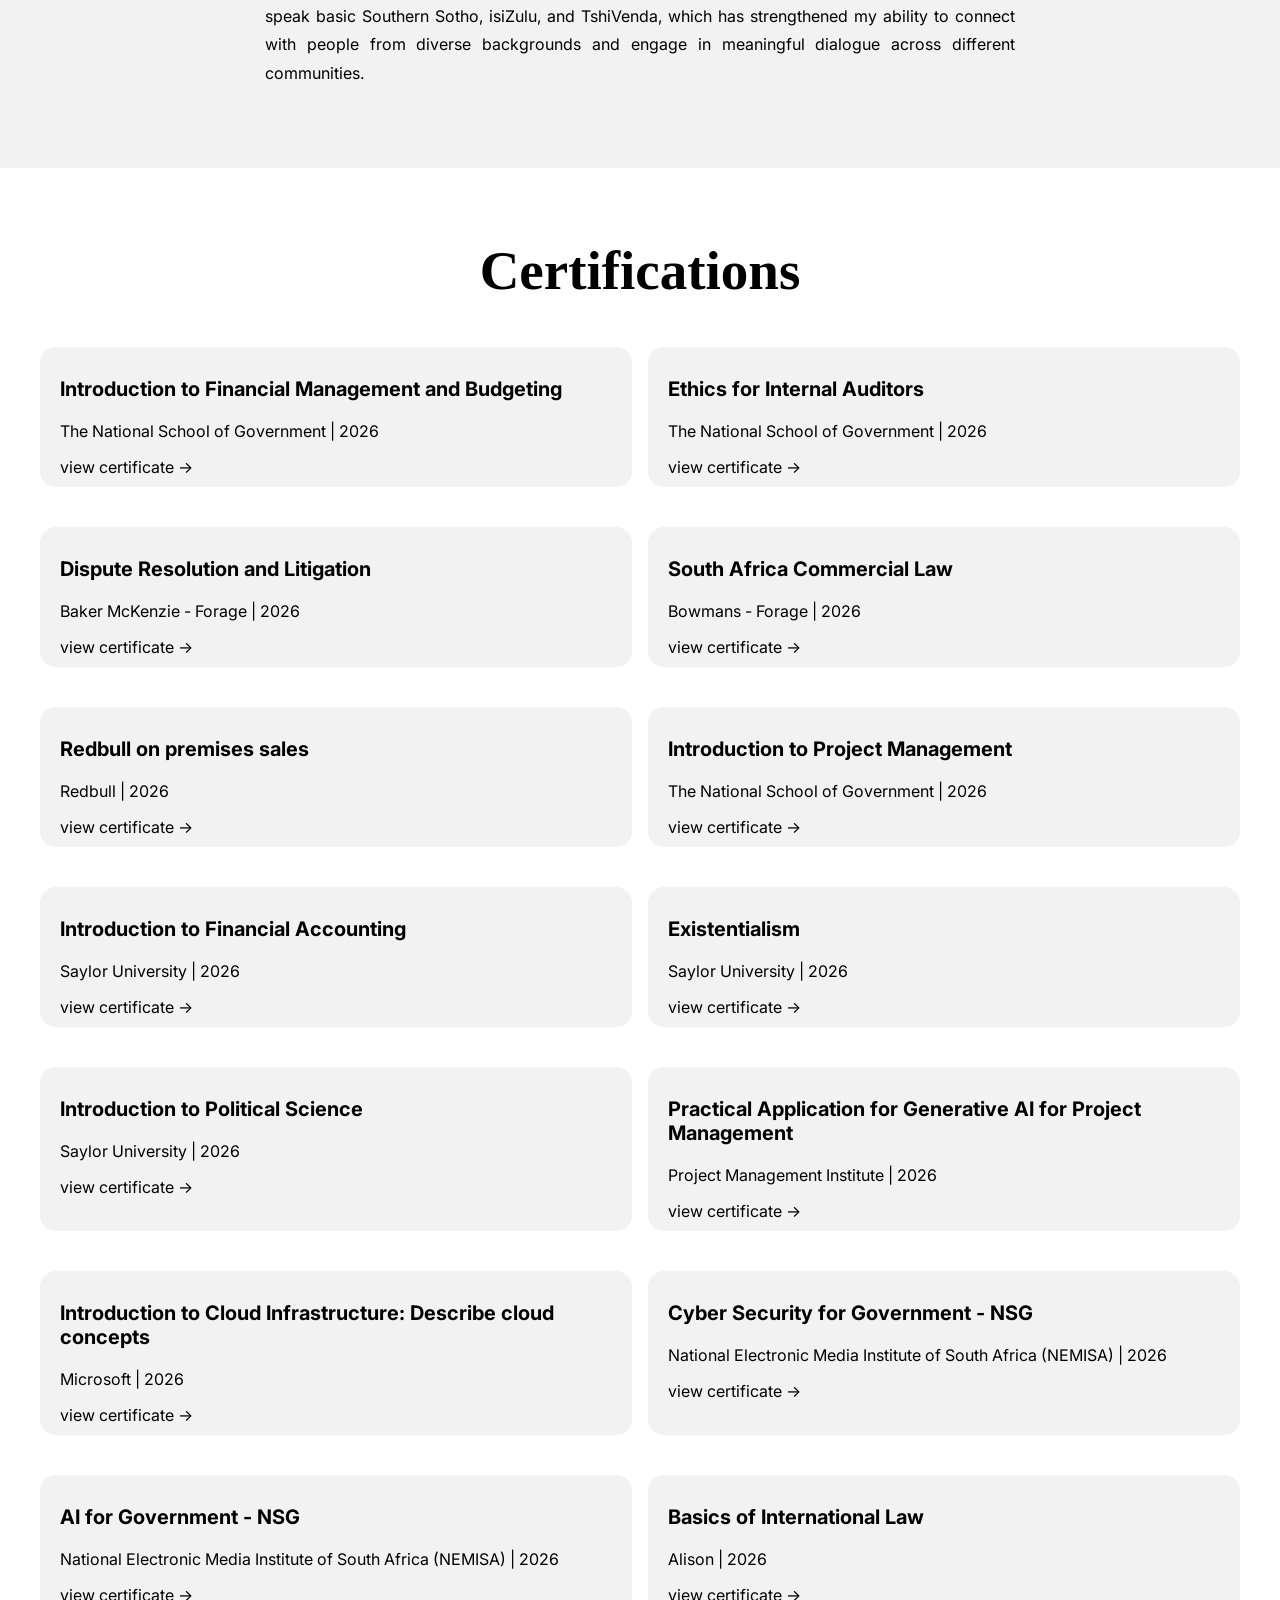
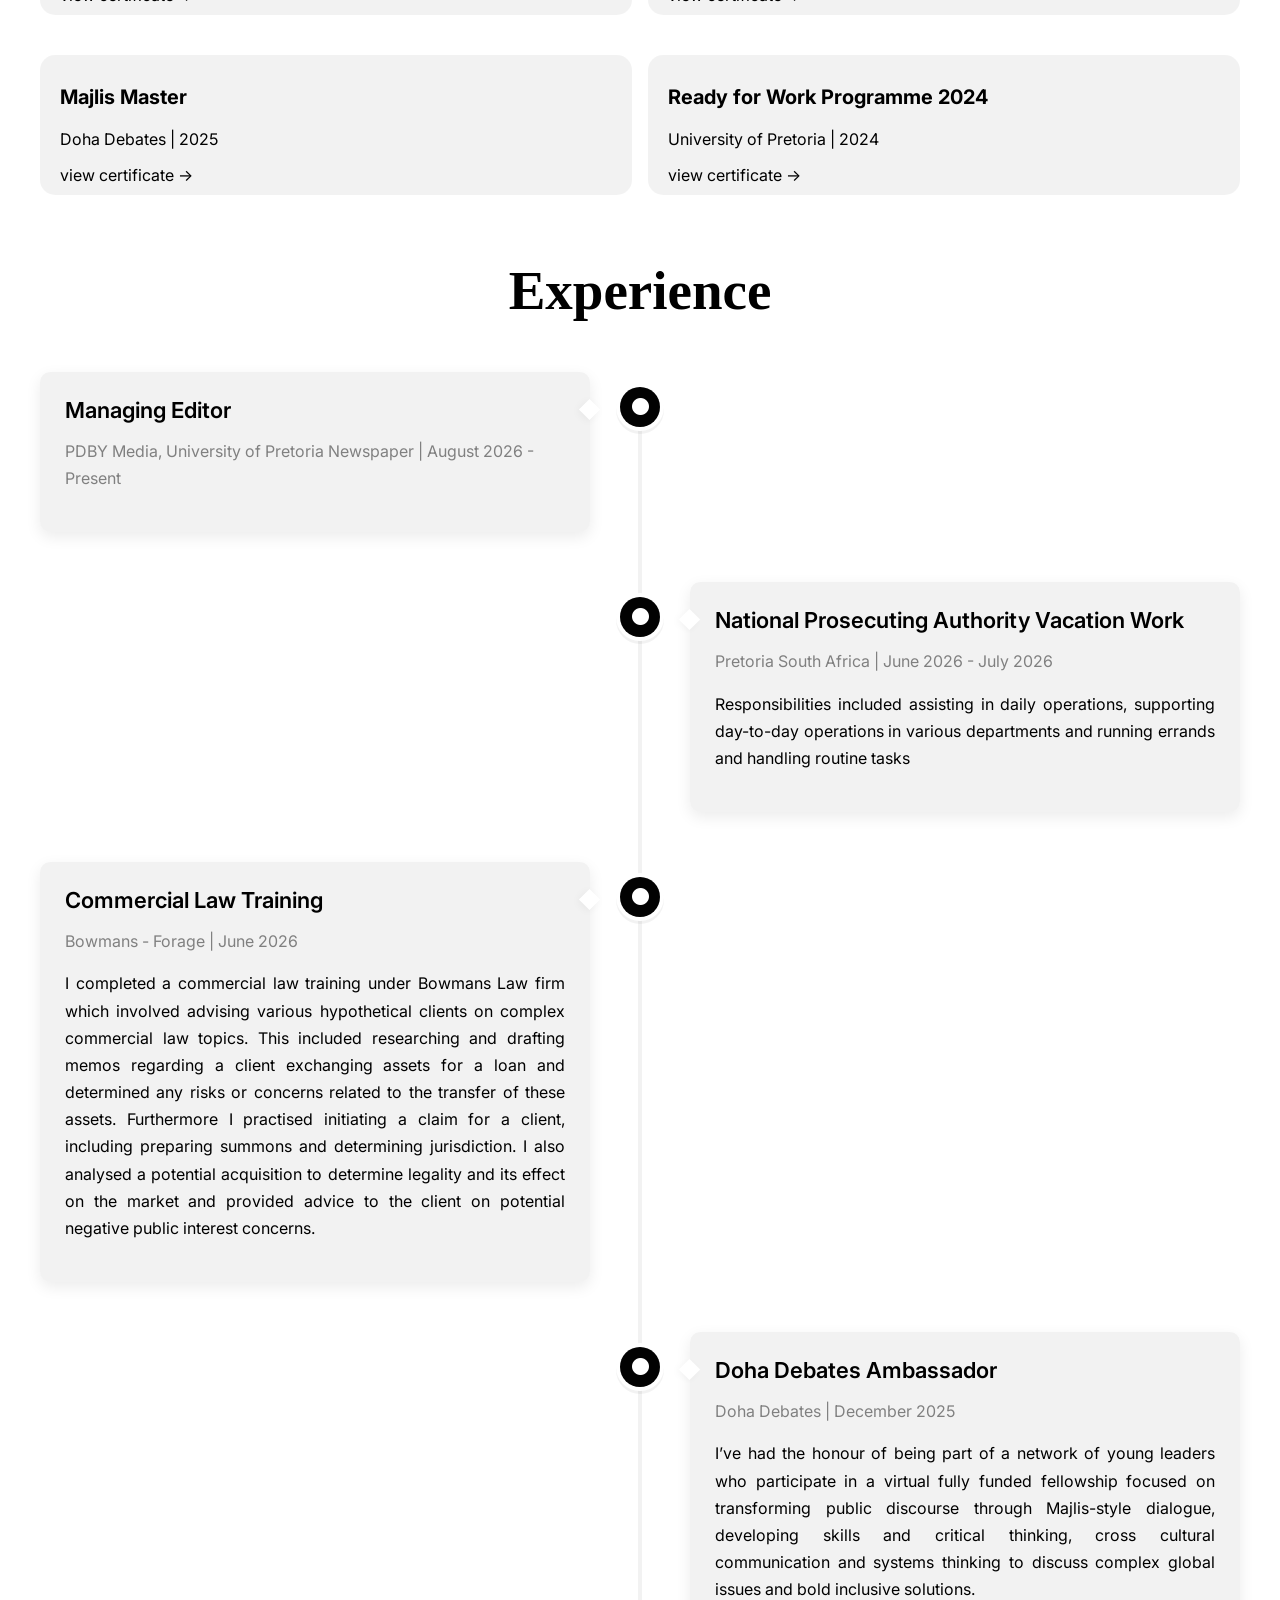
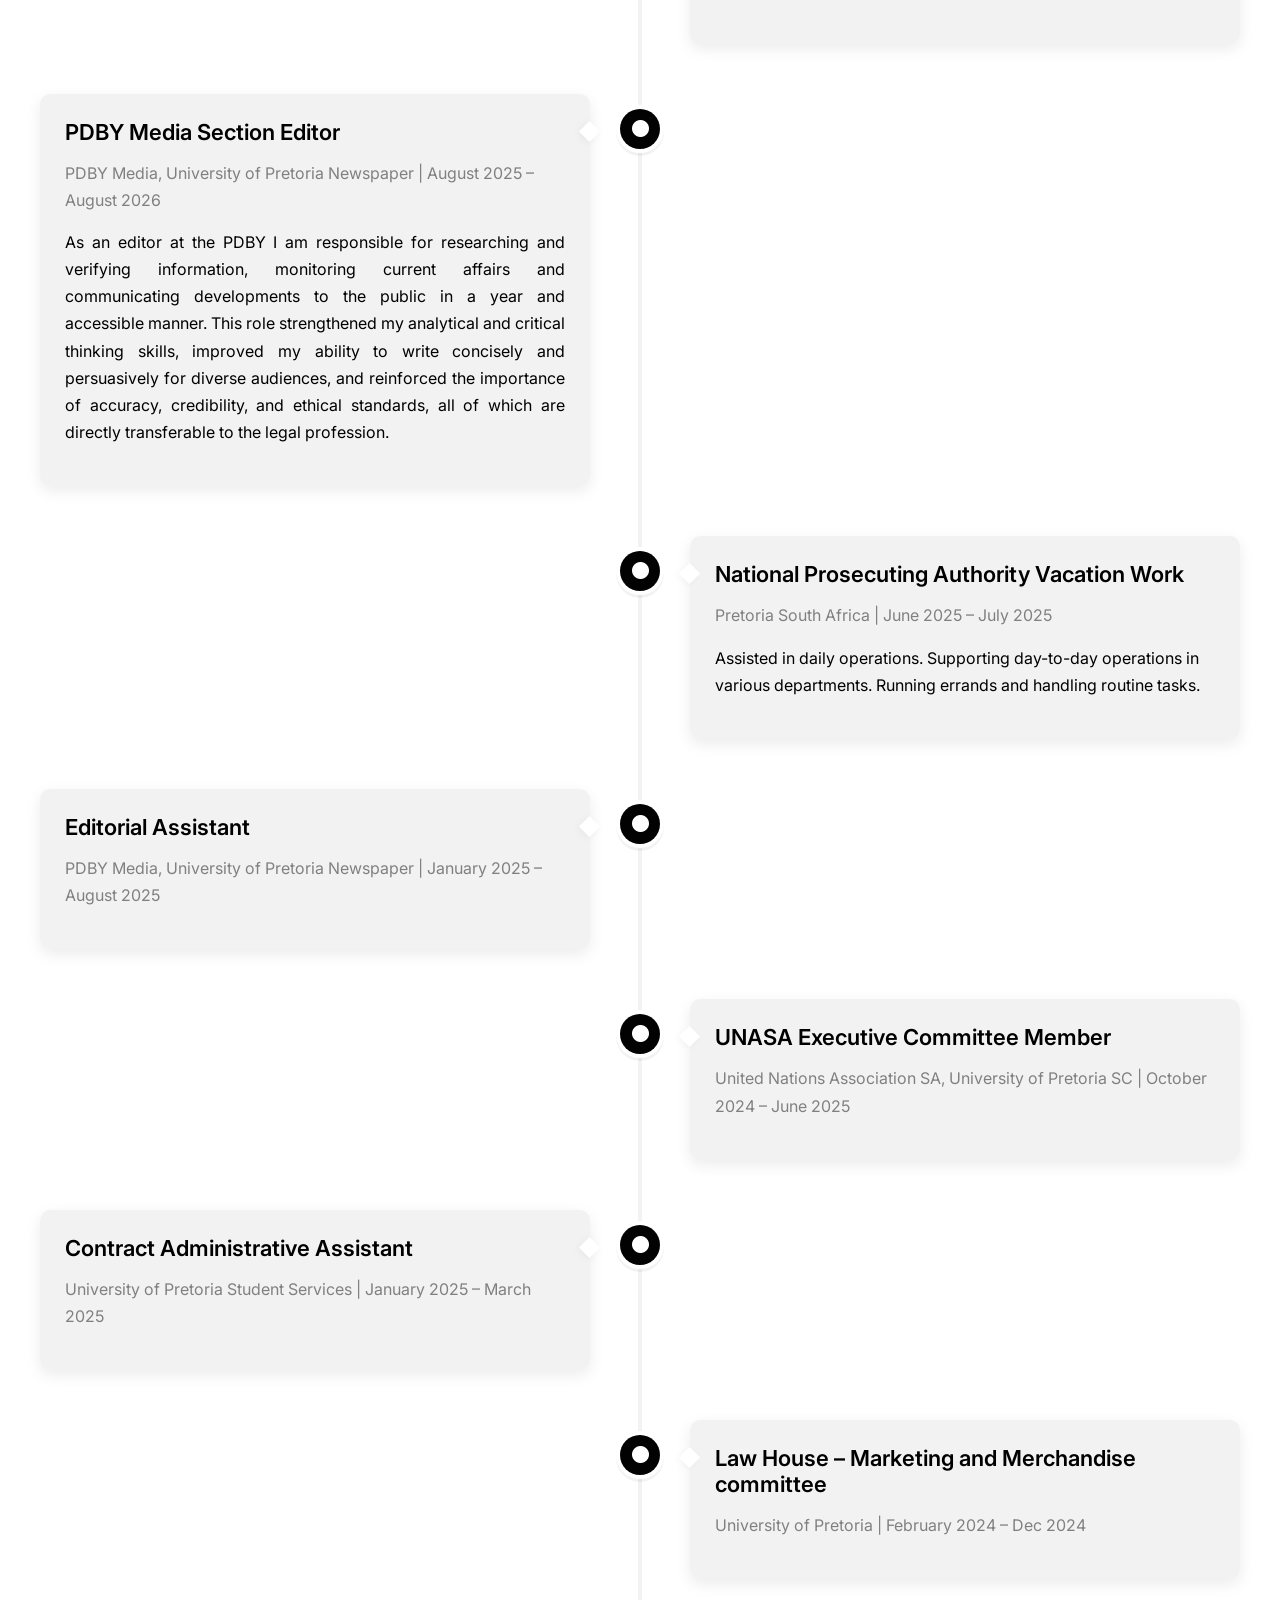
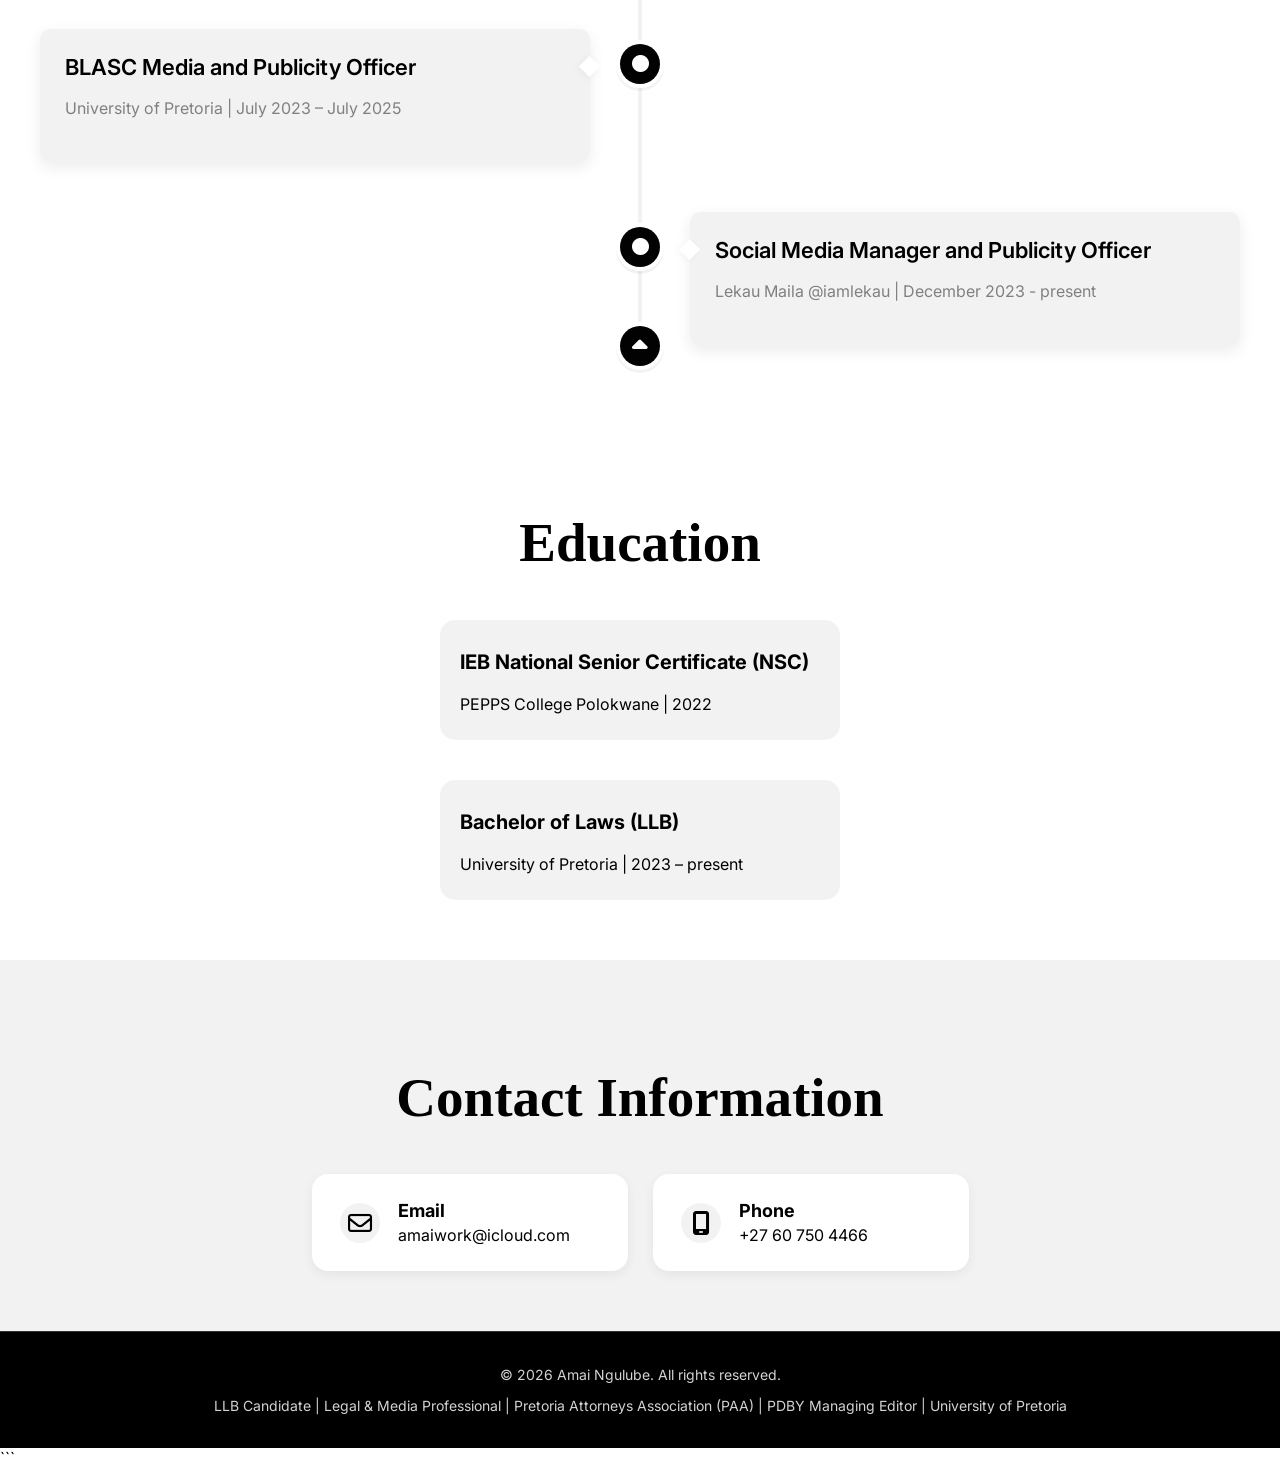
==== commit 4efc7832: "Changed certificate order" ====
--- a/index.html
+++ b/index.html
@@ -43,7 +43,7 @@
             rel="stylesheet"
             href="https://cdnjs.cloudflare.com/ajax/libs/font-awesome/6.5.2/css/all.min.css"
         >
-        <link rel="icon" href="/favicon.ico">
+        <link rel="icon" type="image/png" href="/icon.png">
 
         <!-- Styles -->
         <link rel="stylesheet" href="index.css">
@@ -143,89 +143,33 @@
             <div class="grid">
 
                 <div class="grid-info reveal">
-                    <p class="grid-heading">Ready for Work Programme 2024</p>
-                    <p>University of Pretoria | 2024</p>
-                    <button class="grid-link" onclick="openCertificate('ready for work certs.pdf')">
-                        view certificate &#8594;
-                    </button>
-                </div>
-
-                <div class="grid-info reveal">
-                    <p class="grid-heading">Majlis Master</p>
-                    <p>Doha Debates | 2025</p>
-                    <button class="grid-link" onclick="openCertificate('Certificate Majis Master.pdf')">
-                        view certificate &#8594;
-                    </button>
-                </div>
-
-                <div class="grid-info reveal">
-                    <p class="grid-heading">Basics of International Law</p>
-                    <p>Alison | 2026</p>
-                    <button class="grid-link" onclick="openCertificate('Certificate Int Law.pdf')">
-                        view certificate &#8594;
-                    </button>
-                </div>
-
-                <div class="grid-info reveal">
-                    <p class="grid-heading">AI for Government - NSG</p>
-                    <p>National Electronic Media Institute of South Africa (NEMISA) | 2026</p>
-                    <button class="grid-link" onclick="openCertificate('Certificate AI for Government - NSG.pdf')">
-                        view certificate &#8594;
-                    </button>
-                </div>
-
-                <div class="grid-info reveal">
-                    <p class="grid-heading">Cyber Security for Government - NSG</p>
-                    <p>National Electronic Media Institute of South Africa (NEMISA) | 2026</p>
-                    <button class="grid-link" onclick="openCertificate('Cyber Security for Government - NSG.pdf')">
-                        view certificate &#8594;
-                    </button>
-                </div>
-
-                <div class="grid-info reveal">
-                    <p class="grid-heading">Introduction to Cloud Infrastructure: Describe cloud concepts</p>
-                    <p>Microsoft | 2026</p>
-                    <button class="grid-link" onclick="openCertificate('Certificate Cloud Infrastructure.pdf')">
-                        view certificate &#8594;
-                    </button>
-                </div>
-
-                <div class="grid-info reveal">
-                    <p class="grid-heading">Practical Application for Generative AI for Project Management</p>
-                    <p>Project Management Institute | 2026</p>
-                    <button class="grid-link" onclick="openCertificate('Generative AI.pdf')">
-                        view certificate &#8594;
-                    </button>
-                </div>
-
-                <div class="grid-info reveal">
-                    <p class="grid-heading">Introduction to Political Science</p>
-                    <p>Saylor University | 2026</p>
-                    <button class="grid-link" onclick="openCertificate('Political science.pdf')">
-                        view certificate &#8594;
-                    </button>
-                </div>
-
-                <div class="grid-info reveal">
-                    <p class="grid-heading">Existentialism</p>
-                    <p>Saylor University | 2026</p>
-                    <button class="grid-link" onclick="openCertificate('Existentialism .pdf')">
-                        view certificate &#8594;
-                    </button>
-                </div>
-
-                <div class="grid-info reveal">
-                    <p class="grid-heading">Introduction to Financial Accounting</p>
-                    <p>Saylor University | 2026</p>
-                    <button class="grid-link" onclick="openCertificate('Financial accounting .pdf')">
-                        view certificate &#8594;
-                    </button>
-                </div>
-
-                <div class="grid-info reveal">
-                    <p class="grid-heading">Introduction to Project Management</p>
+                    <p class="grid-heading">Introduction to Financial Management and Budgeting</p>
                     <p>The National School of Government | 2026</p>
-                    <button class="grid-link" onclick="openCertificate('Introduction to Project Management.pdf')">
+                    <button class="grid-link" onclick="openCertificate('Introduction to Financial Management and Budgeting.pdf')">
+                        view certificate &#8594;
+                    </button>
+                </div>
+
+                <div class="grid-info reveal">
+                    <p class="grid-heading">Ethics for Internal Auditors</p>
+                    <p>The National School of Government | 2026</p>
+                    <button class="grid-link" onclick="openCertificate('Ethics for Internal Auditors.pdf')">
+                        view certificate &#8594;
+                    </button>
+                </div>
+
+                <div class="grid-info reveal">
+                    <p class="grid-heading">Dispute Resolution and Litigation</p>
+                    <p>Baker McKenzie - Forage | 2026</p>
+                    <button class="grid-link" onclick="openCertificate('Dispute Resolution and Litigation Certificate .pdf')">
+                        view certificate &#8594;
+                    </button>
+                </div>
+
+                <div class="grid-info reveal">
+                    <p class="grid-heading">South Africa Commercial Law</p>
+                    <p>Bowmans - Forage | 2026</p>
+                    <button class="grid-link" onclick="openCertificate('Bowman’s Forage Certificate.pdf')">
                         view certificate &#8594;
                     </button>
                 </div>
@@ -242,33 +186,89 @@
                 </div>
 
                 <div class="grid-info reveal">
-                    <p class="grid-heading">South Africa Commercial Law</p>
-                    <p>Bowmans - Forage | 2026</p>
-                    <button class="grid-link" onclick="openCertificate('Bowman’s Forage Certificate.pdf')">
-                        view certificate &#8594;
-                    </button>
-                </div>
-
-                <div class="grid-info reveal">
-                    <p class="grid-heading">Dispute Resolution and Litigation</p>
-                    <p>Baker McKenzie - Forage | 2026</p>
-                    <button class="grid-link" onclick="openCertificate('Dispute Resolution and Litigation Certificate .pdf')">
-                        view certificate &#8594;
-                    </button>
-                </div>
-
-                <div class="grid-info reveal">
-                    <p class="grid-heading">Ethics for Internal Auditors</p>
+                    <p class="grid-heading">Introduction to Project Management</p>
                     <p>The National School of Government | 2026</p>
-                    <button class="grid-link" onclick="openCertificate('Ethics for Internal Auditors.pdf')">
-                        view certificate &#8594;
-                    </button>
-                </div>
-
-                <div class="grid-info reveal">
-                    <p class="grid-heading">Introduction to Financial Management and Budgeting</p>
-                    <p>The National School of Government | 2026</p>
-                    <button class="grid-link" onclick="openCertificate('Introduction to Financial Management and Budgeting.pdf')">
+                    <button class="grid-link" onclick="openCertificate('Introduction to Project Management.pdf')">
+                        view certificate &#8594;
+                    </button>
+                </div>
+
+                <div class="grid-info reveal">
+                    <p class="grid-heading">Introduction to Financial Accounting</p>
+                    <p>Saylor University | 2026</p>
+                    <button class="grid-link" onclick="openCertificate('Financial accounting .pdf')">
+                        view certificate &#8594;
+                    </button>
+                </div>
+
+                <div class="grid-info reveal">
+                    <p class="grid-heading">Existentialism</p>
+                    <p>Saylor University | 2026</p>
+                    <button class="grid-link" onclick="openCertificate('Existentialism .pdf')">
+                        view certificate &#8594;
+                    </button>
+                </div>
+
+                <div class="grid-info reveal">
+                    <p class="grid-heading">Introduction to Political Science</p>
+                    <p>Saylor University | 2026</p>
+                    <button class="grid-link" onclick="openCertificate('Political science.pdf')">
+                        view certificate &#8594;
+                    </button>
+                </div>
+
+                <div class="grid-info reveal">
+                    <p class="grid-heading">Practical Application for Generative AI for Project Management</p>
+                    <p>Project Management Institute | 2026</p>
+                    <button class="grid-link" onclick="openCertificate('Generative AI.pdf')">
+                        view certificate &#8594;
+                    </button>
+                </div>
+
+                <div class="grid-info reveal">
+                    <p class="grid-heading">Introduction to Cloud Infrastructure: Describe cloud concepts</p>
+                    <p>Microsoft | 2026</p>
+                    <button class="grid-link" onclick="openCertificate('Certificate Cloud Infrastructure.pdf')">
+                        view certificate &#8594;
+                    </button>
+                </div>
+
+                <div class="grid-info reveal">
+                    <p class="grid-heading">Cyber Security for Government - NSG</p>
+                    <p>National Electronic Media Institute of South Africa (NEMISA) | 2026</p>
+                    <button class="grid-link" onclick="openCertificate('Cyber Security for Government - NSG.pdf')">
+                        view certificate &#8594;
+                    </button>
+                </div>
+
+                <div class="grid-info reveal">
+                    <p class="grid-heading">AI for Government - NSG</p>
+                    <p>National Electronic Media Institute of South Africa (NEMISA) | 2026</p>
+                    <button class="grid-link" onclick="openCertificate('Certificate AI for Government - NSG.pdf')">
+                        view certificate &#8594;
+                    </button>
+                </div>
+
+                <div class="grid-info reveal">
+                    <p class="grid-heading">Basics of International Law</p>
+                    <p>Alison | 2026</p>
+                    <button class="grid-link" onclick="openCertificate('Certificate Int Law.pdf')">
+                        view certificate &#8594;
+                    </button>
+                </div>
+
+                <div class="grid-info reveal">
+                    <p class="grid-heading">Majlis Master</p>
+                    <p>Doha Debates | 2025</p>
+                    <button class="grid-link" onclick="openCertificate('Certificate Majis Master.pdf')">
+                        view certificate &#8594;
+                    </button>
+                </div>
+
+                <div class="grid-info reveal">
+                    <p class="grid-heading">Ready for Work Programme 2024</p>
+                    <p>University of Pretoria | 2024</p>
+                    <button class="grid-link" onclick="openCertificate('ready for work certs.pdf')">
                         view certificate &#8594;
                     </button>
                 </div>
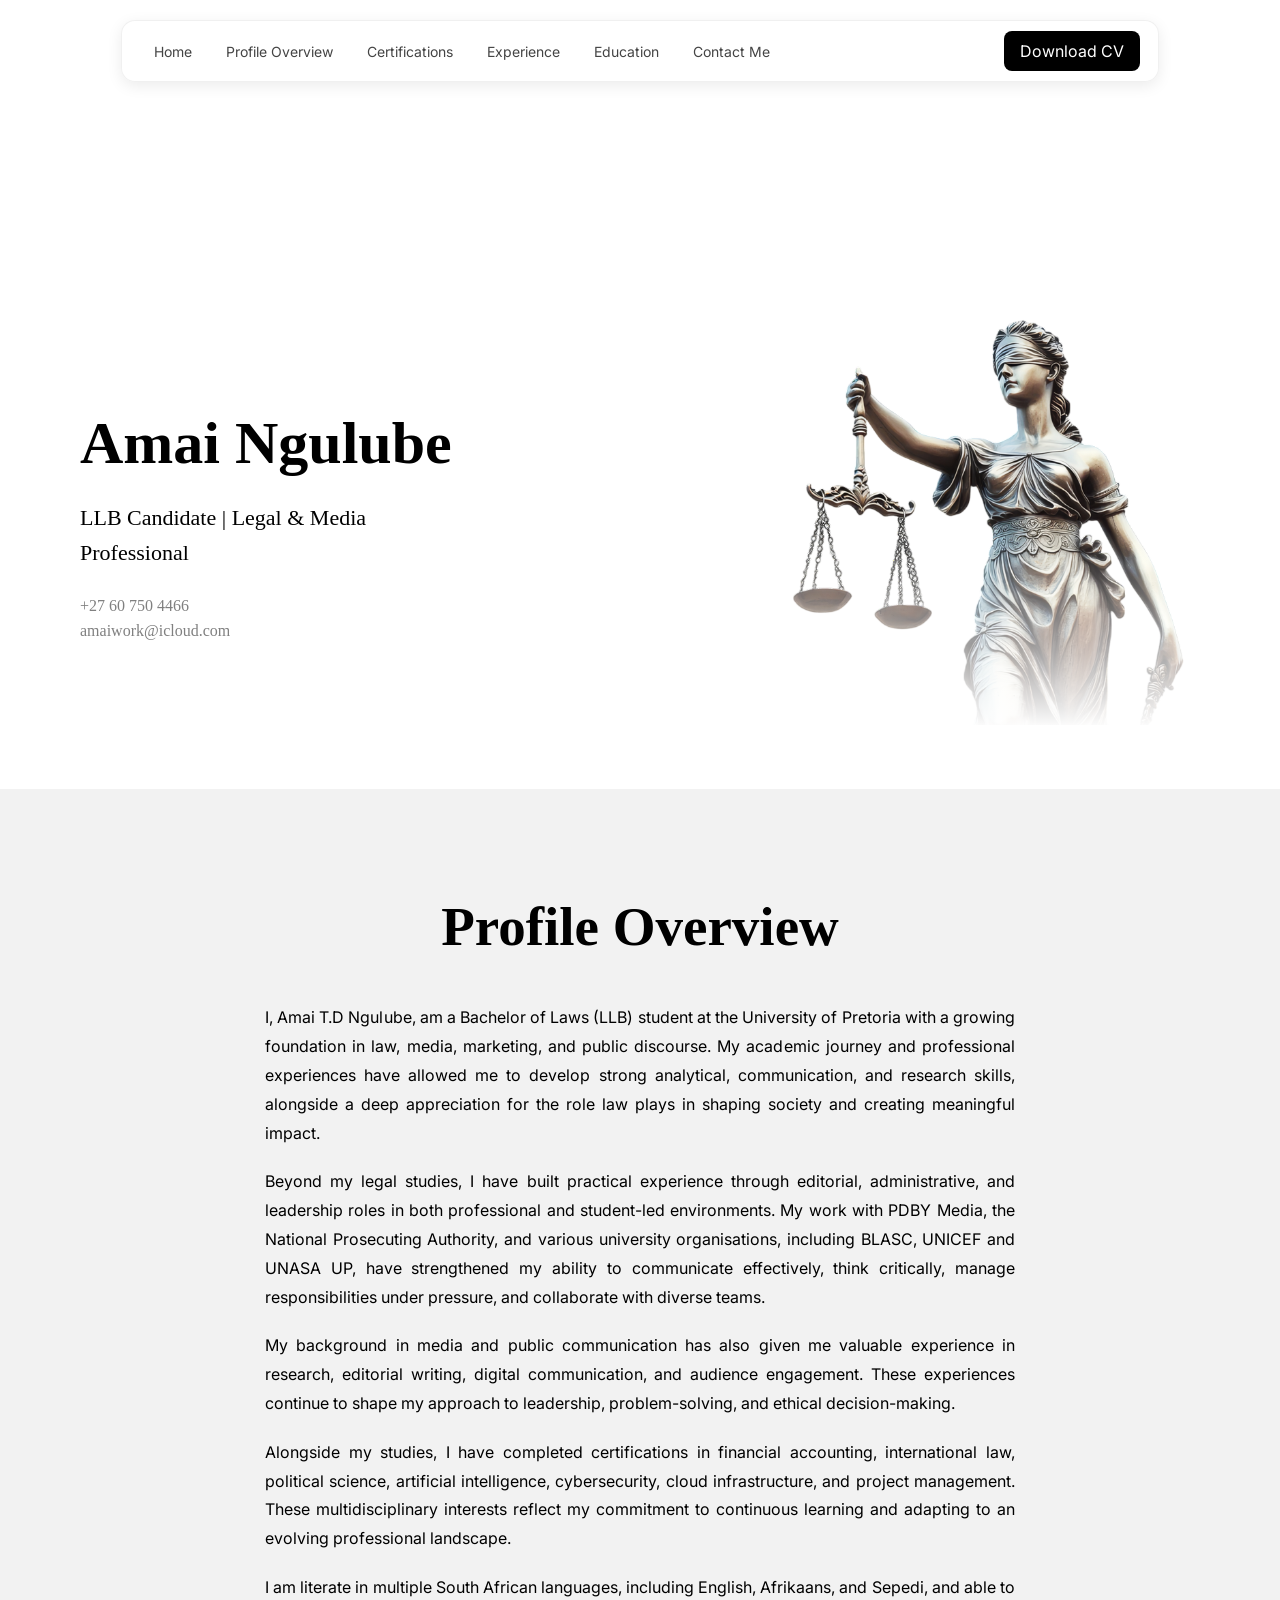
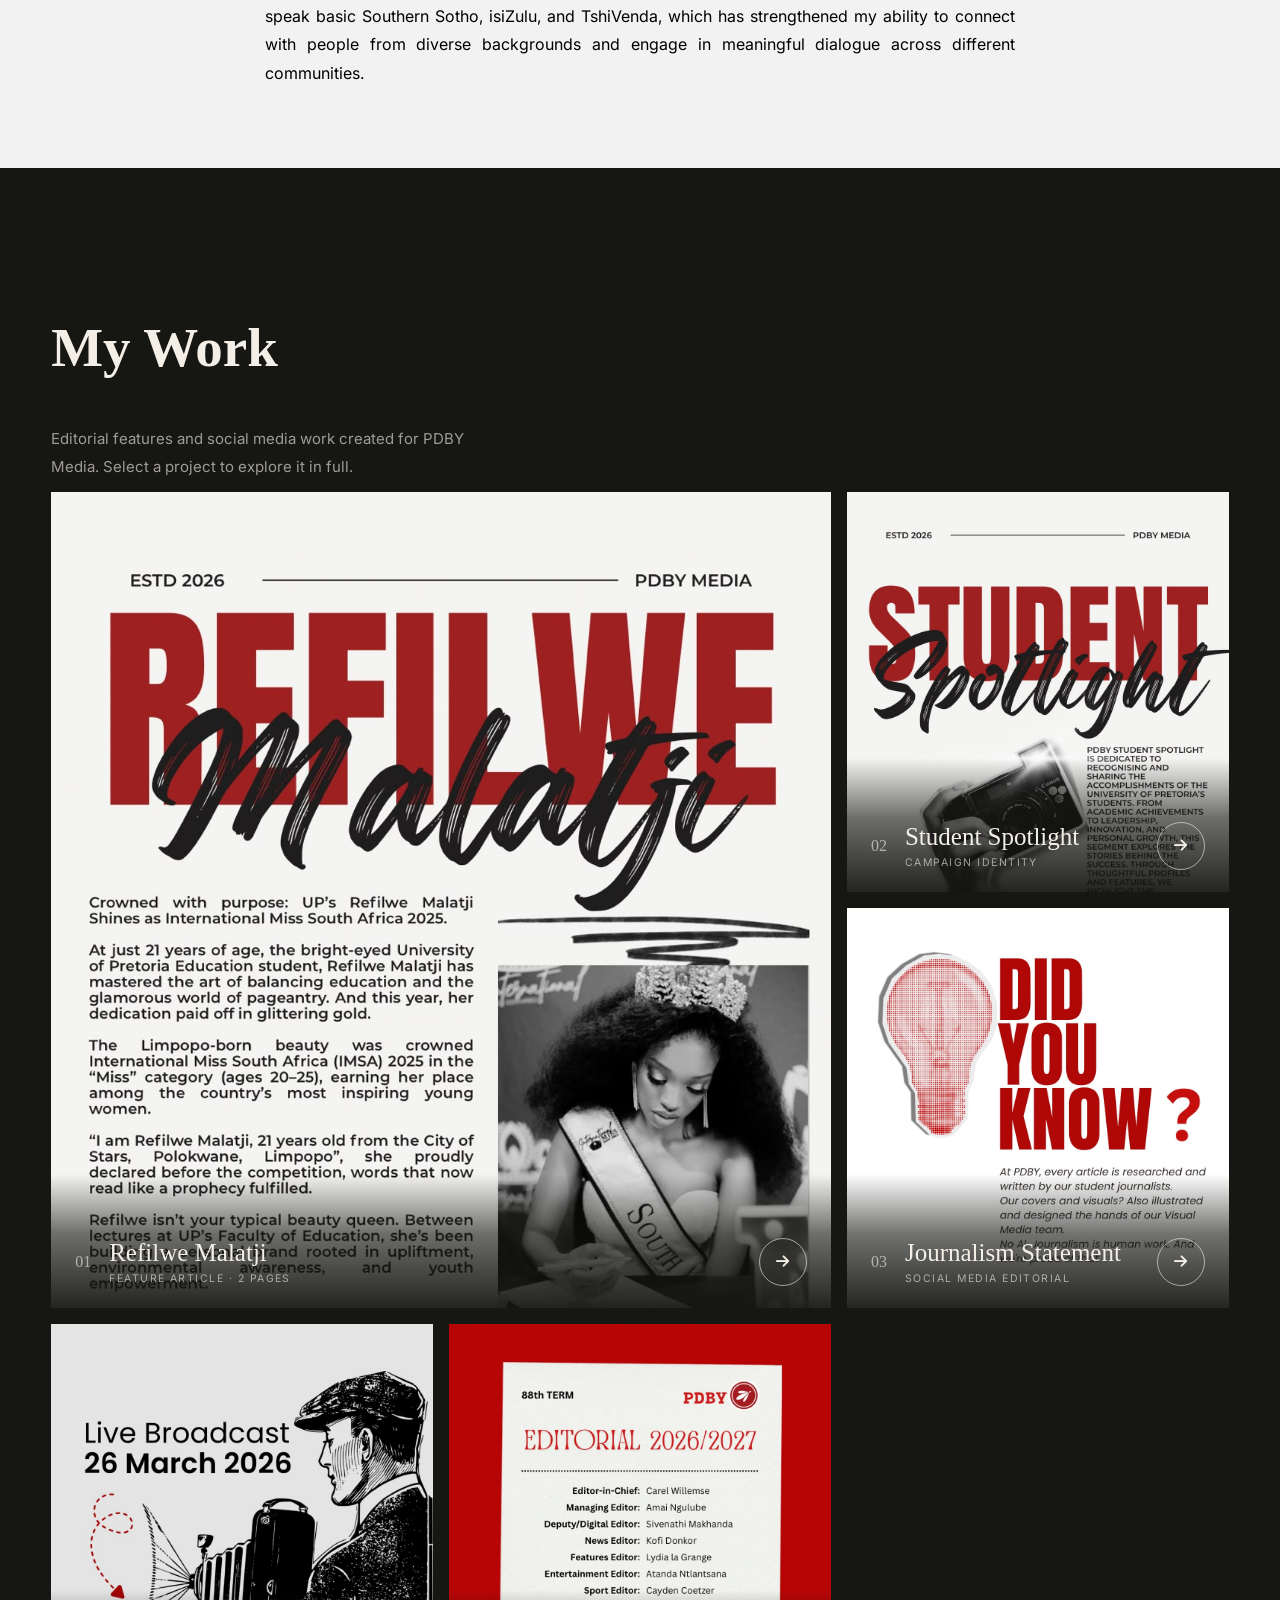
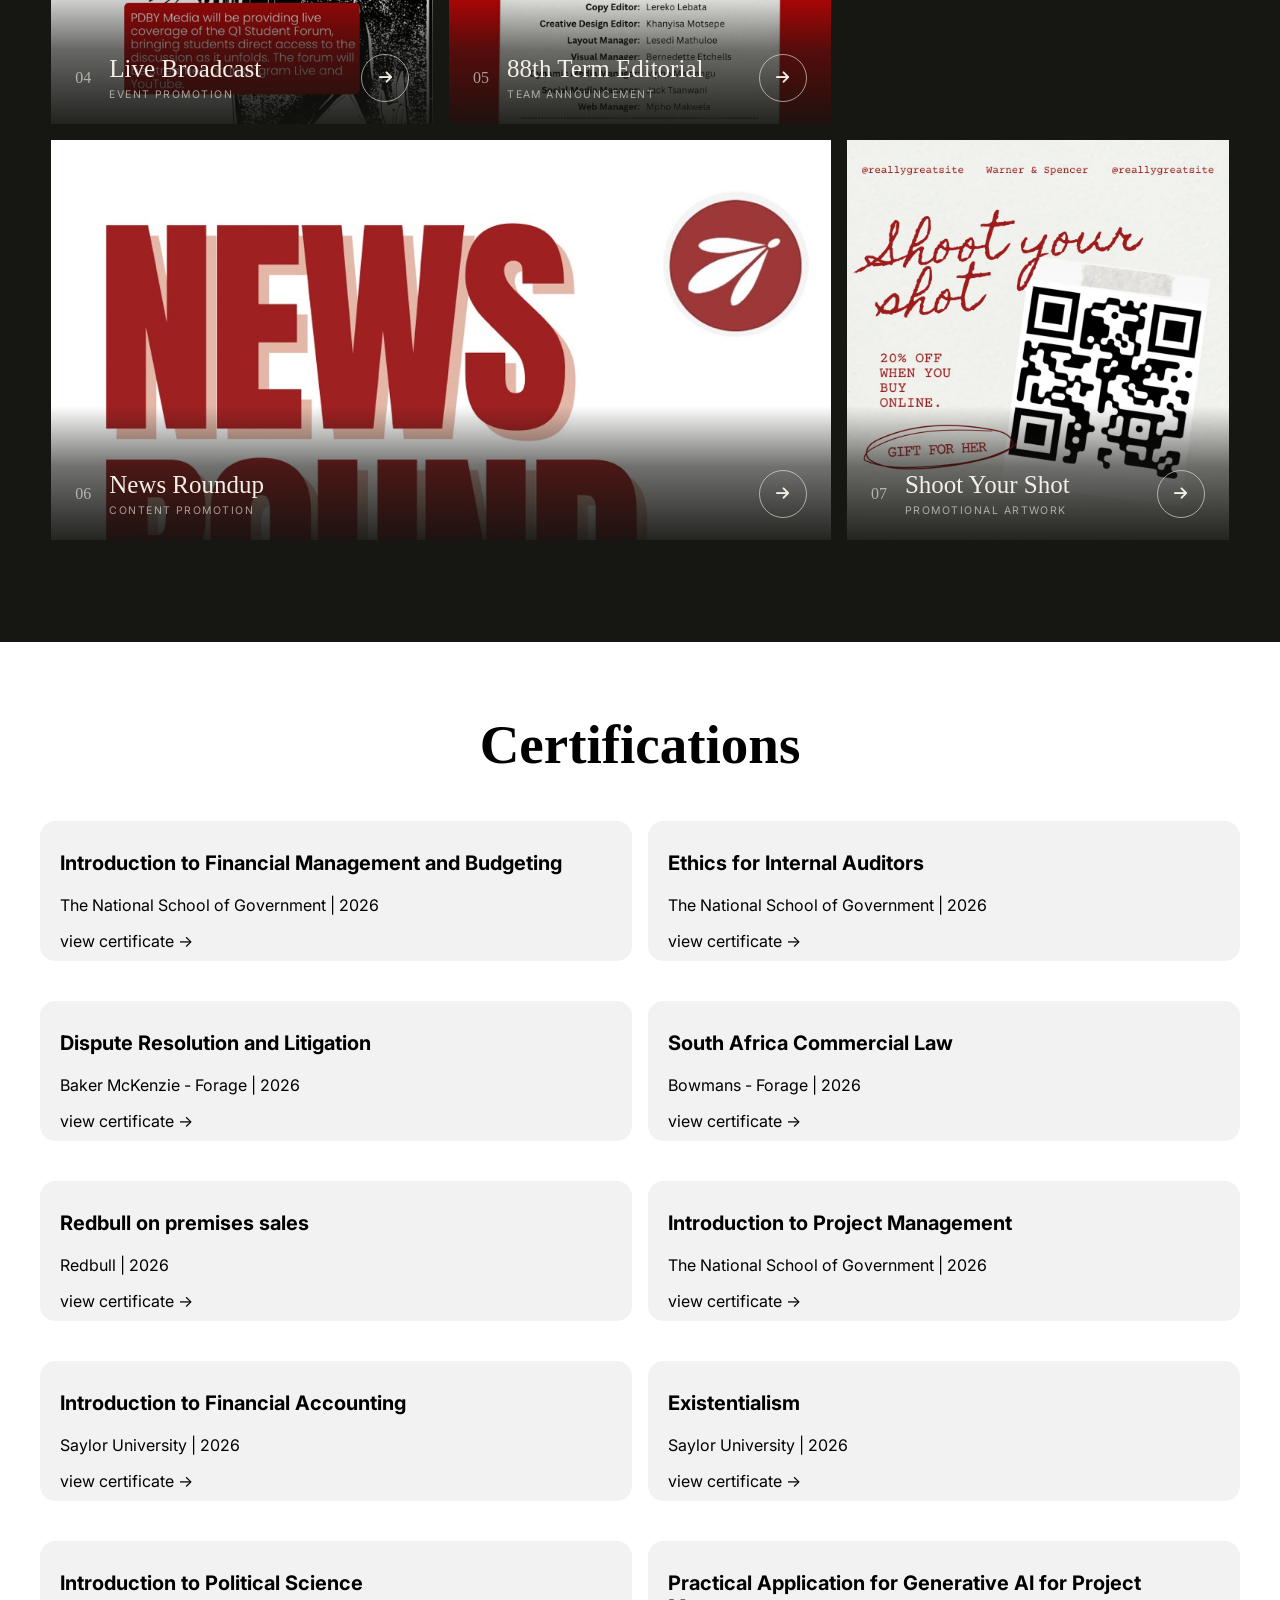
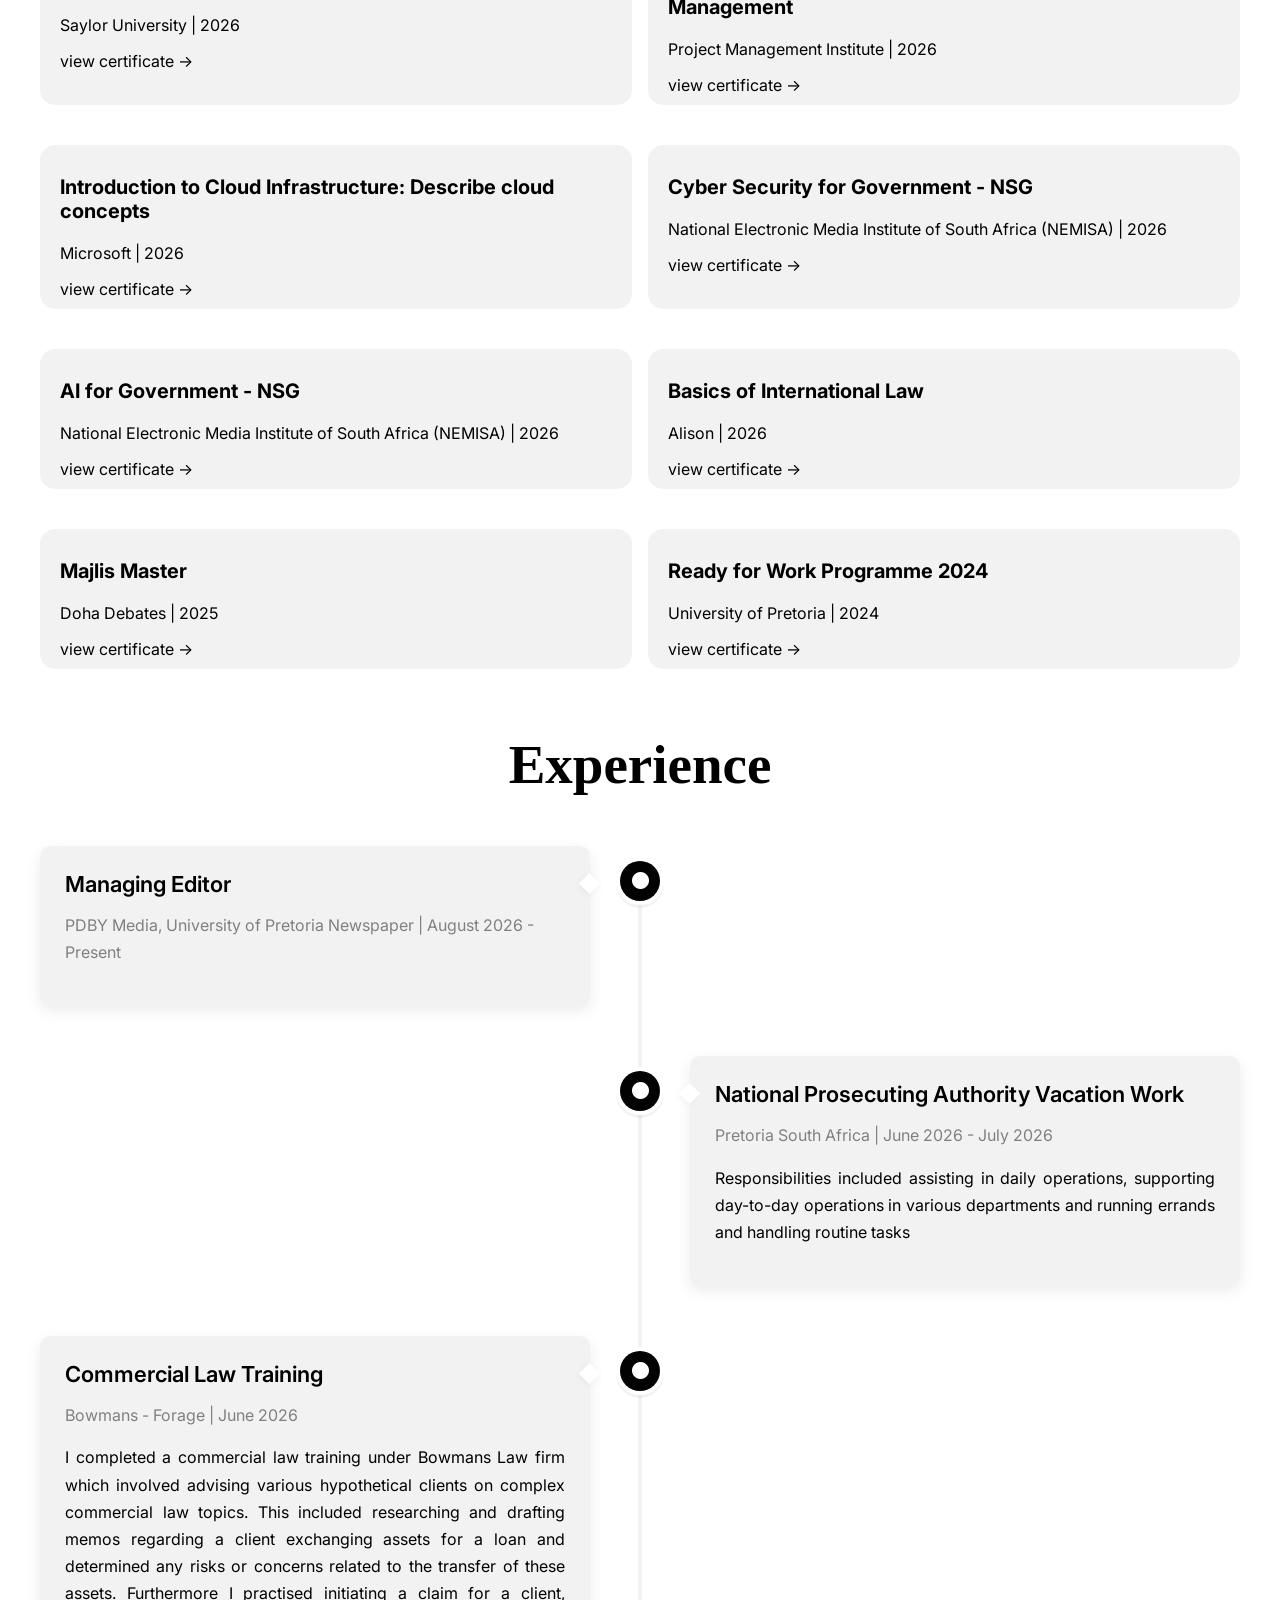
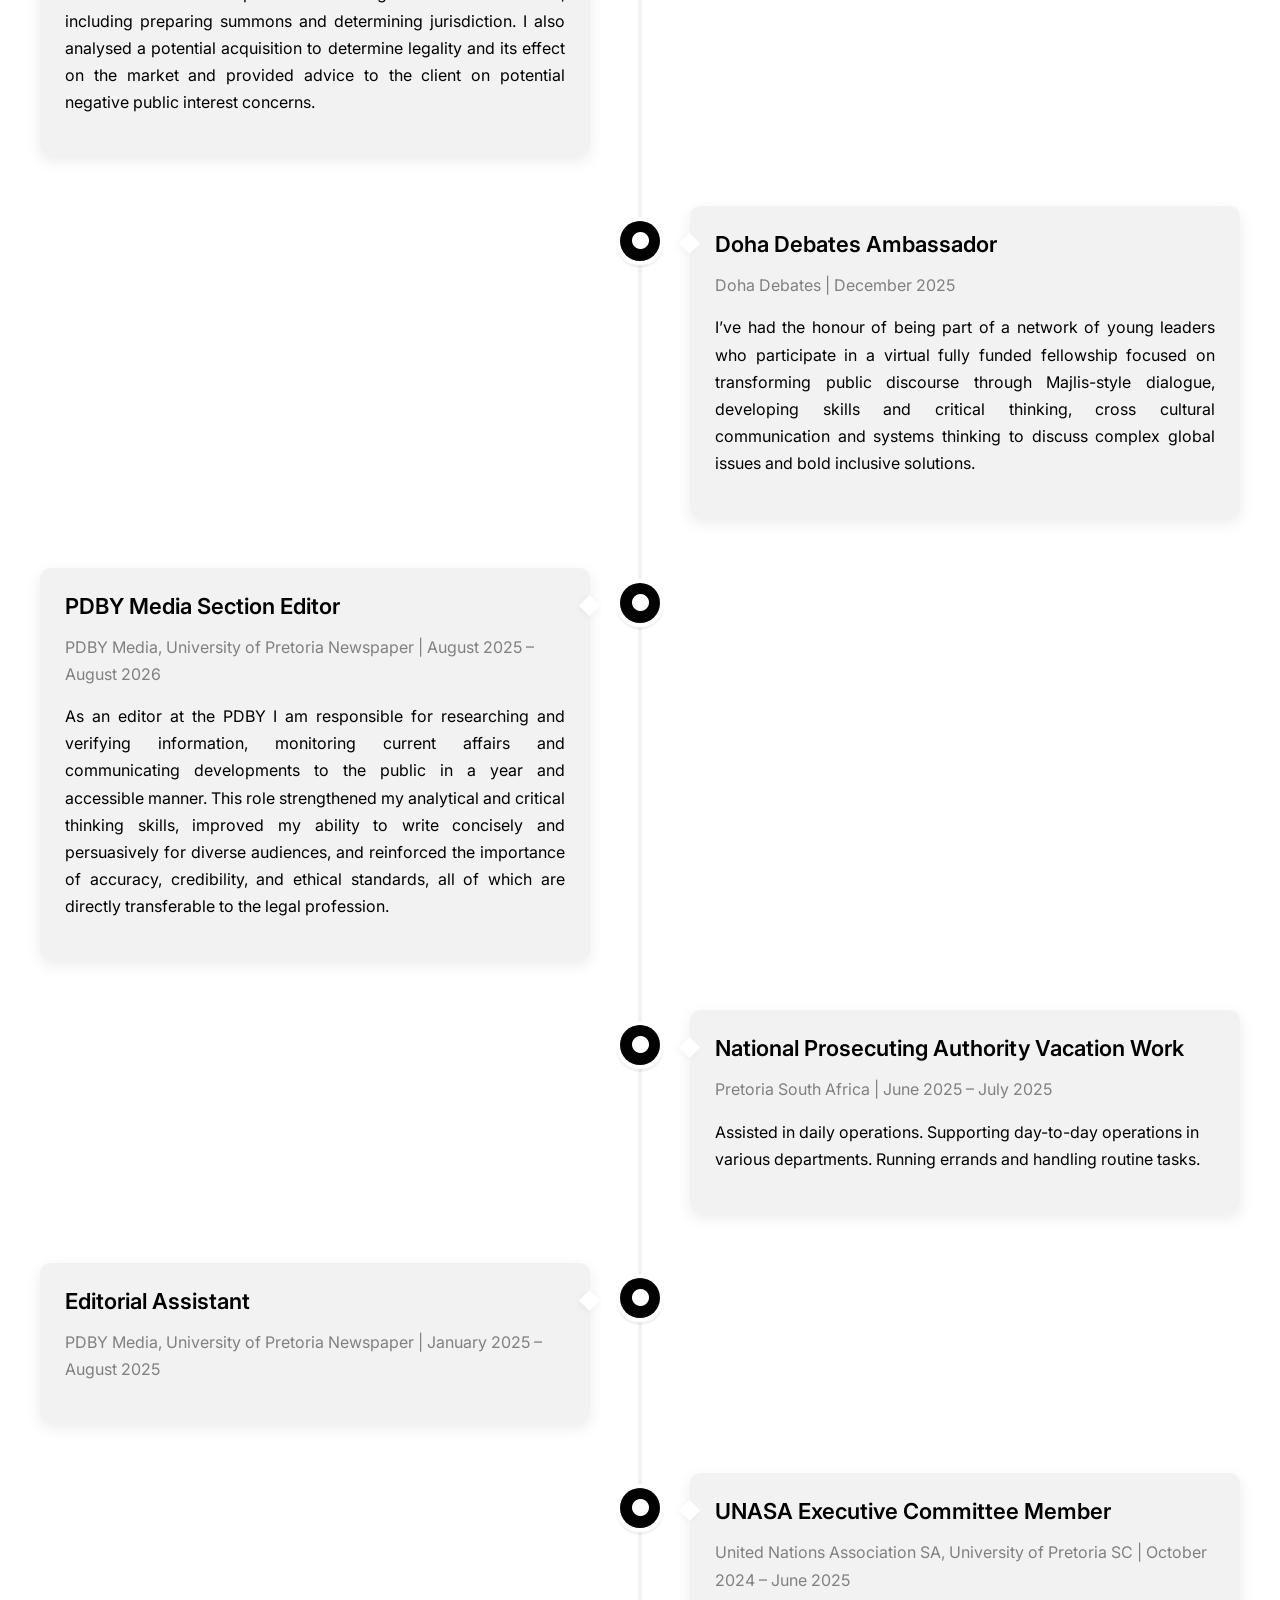
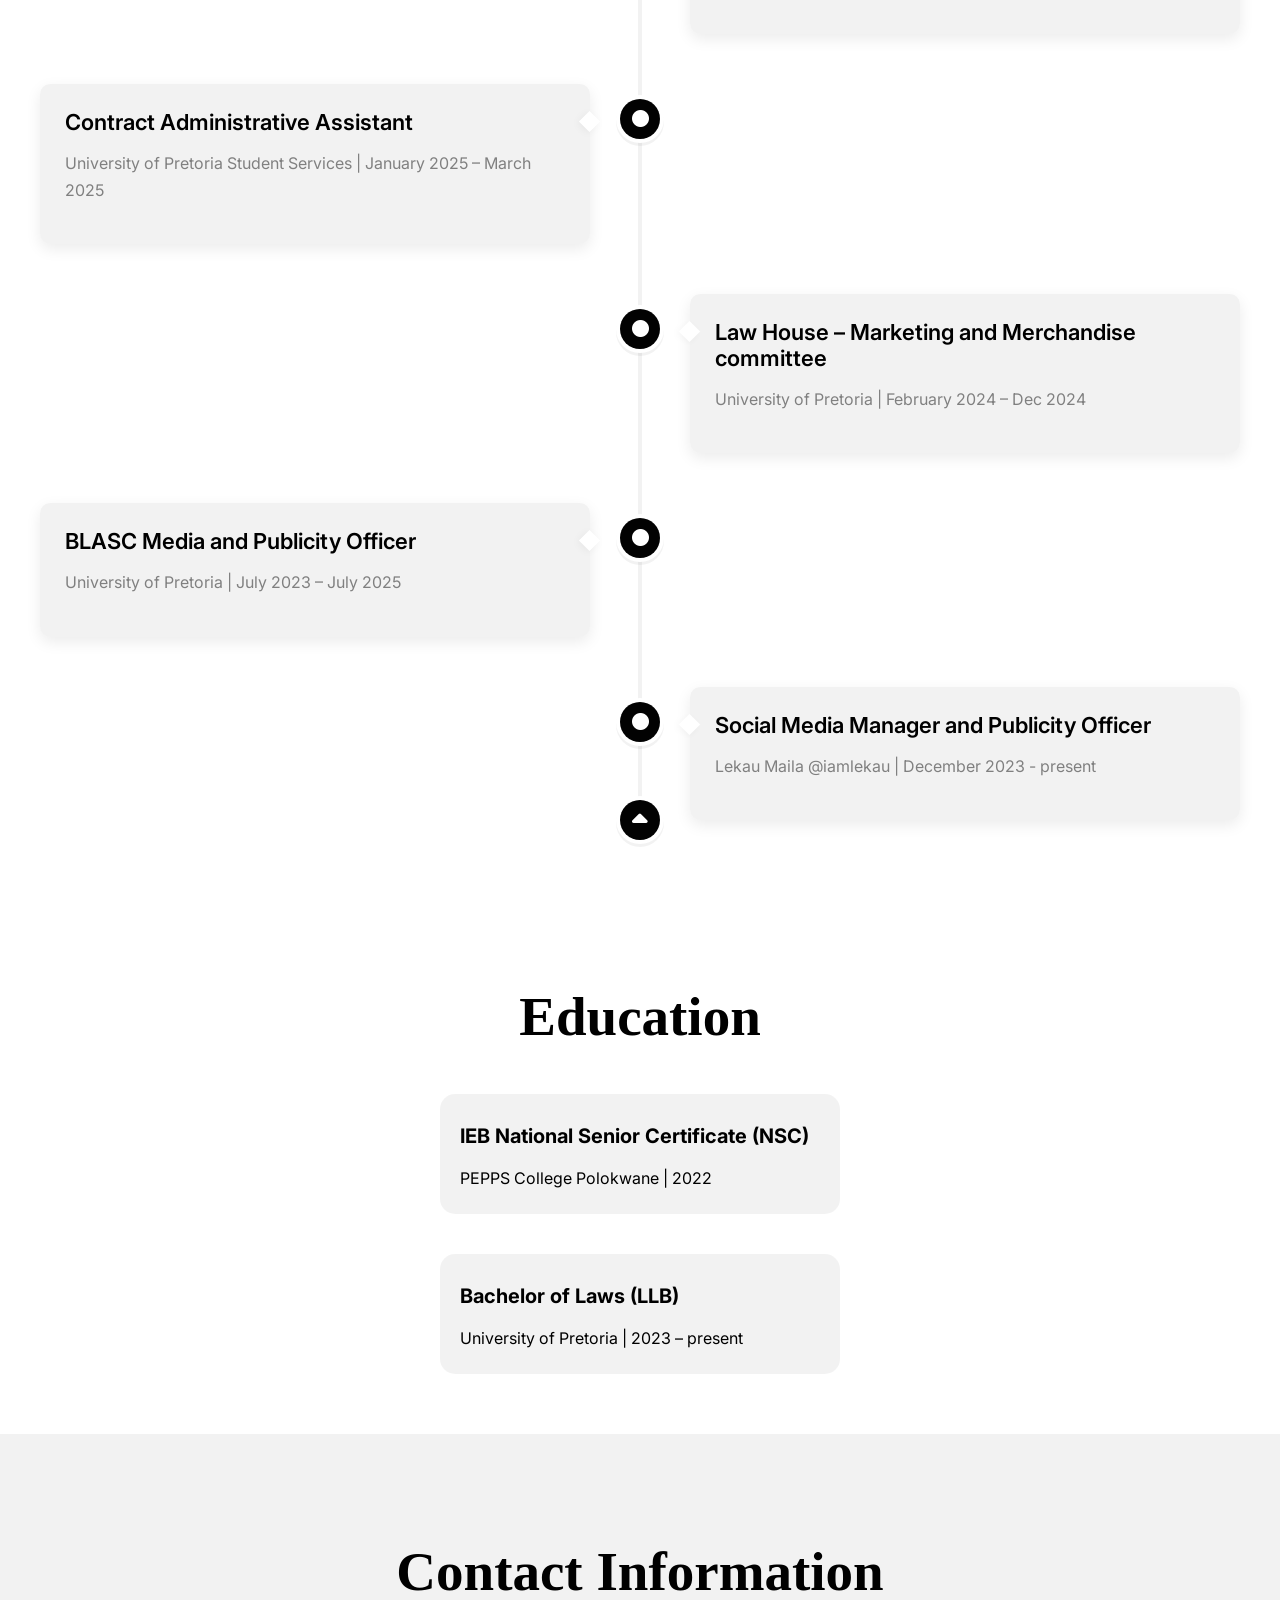
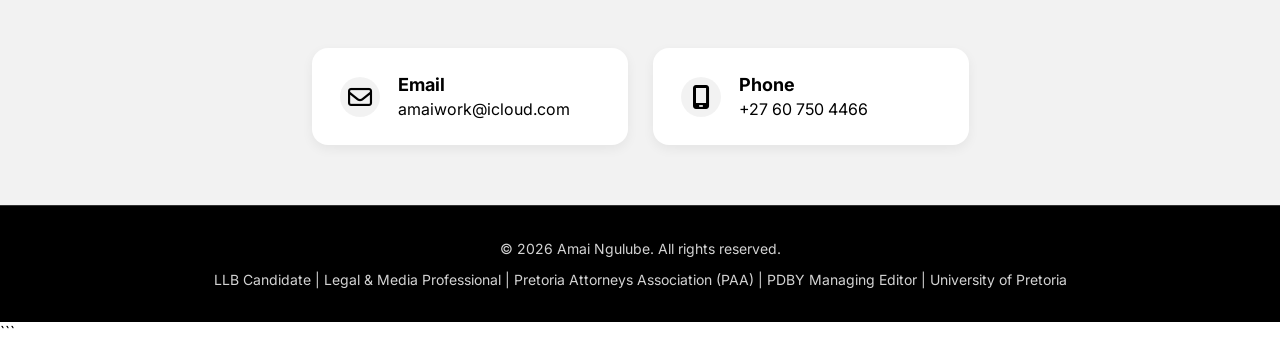
==== commit a780de92: "Added new selected work section" ====
--- a/index.html
+++ b/index.html
@@ -47,6 +47,7 @@
 
         <!-- Styles -->
         <link rel="stylesheet" href="index.css">
+        <link rel="stylesheet" href="work.css">
     </head>
 
 <body>
@@ -64,6 +65,10 @@
             Download CV
         </a>
 
+        <div class="mobile-brand">
+            Amai Ngulube
+        </div>
+
         <button class="hamburger" aria-label="Open navigation menu">
             <i class="fa-solid fa-bars"></i>
         </button>
@@ -134,6 +139,19 @@
                         diverse backgrounds and engage in meaningful dialogue across different communities.
                     </p>
                 </div>
+            </div>
+        </section>
+
+        <section class="work" id="WORK">
+            <h2 class="headings">My Work</h2>
+            <div class="work-inner">
+                    <p class="work-intro">
+                        Editorial features and social media work created for PDBY Media.
+                        Select a project to explore it in full.
+                    </p>
+ 
+                <!-- Cards are generated by work.js from the WORK_PROJECTS list -->
+                <div class="work-grid" id="workGrid"></div>
             </div>
         </section>
 
@@ -544,7 +562,54 @@
         </div>
     </div>
 
+    <!-- Selected Work viewer modal -->
+    <div class="work-modal" id="workModal">
+        <div
+            class="work-modal-panel"
+            role="dialog"
+            aria-modal="true"
+            aria-labelledby="workModalTitle"
+        >
+            <header class="work-modal-header">
+                <div>
+                    <p class="work-modal-label" id="workModalLabel"></p>
+                    <h3 class="work-modal-title" id="workModalTitle"></h3>
+                </div>
+ 
+                <div class="work-modal-controls">
+                    <div class="work-modal-nav">
+                        <button class="work-modal-btn" id="workModalPrev" type="button" aria-label="Previous page">
+                            <i class="fa-solid fa-arrow-left"></i>
+                        </button>
+ 
+                        <span class="work-modal-count" id="workModalCount"></span>
+ 
+                        <button class="work-modal-btn" id="workModalArrowNext" type="button" aria-label="Next page">
+                            <i class="fa-solid fa-arrow-right"></i>
+                        </button>
+                    </div>
+ 
+                    <button class="work-modal-btn work-modal-btn--close" id="workModalClose" type="button" aria-label="Close project">
+                        <i class="fa-solid fa-xmark"></i>
+                    </button>
+                </div>
+            </header>
+ 
+            <div class="work-modal-stage">
+                <img id="workModalImage" src="" alt="">
+            </div>
+ 
+            <footer class="work-modal-footer">
+                <p class="work-modal-caption" id="workModalCaption"></p>
+ 
+                <button class="work-modal-next" id="workModalNext" type="button">Next page<i class="fa-solid fa-arrow-right"></i></button>
+            </footer>
+        </div>
+    </div>
+
+
     <script src="index.js"></script>
+    <script src="work.js"></script>
 </body>
 ```
 
--- a/index.css
+++ b/index.css
@@ -1,24 +1,20 @@
 html {
     scroll-behavior: smooth;
     overflow-x: hidden;
-    
 }
 
 body {
     margin: 0;
-    font-family: Arial, sans-serif;
+    font-family: 'Inter', sans-serif;
     background: white;
     color: black;
     overflow-x: hidden;
-    font-family: 'Inter', sans-serif;
-    
 }
 
 /* ================= NAVBAR ================= */
 
 .navbar {
     z-index: 1000;
-
     position: fixed;
     top: 20px;
     left: 50%;
@@ -32,10 +28,9 @@
     justify-content: space-between;
 
     gap: 12px;
-
     padding: 10px 18px;
 
-    background-color: rgba(255,255,255,0.75);
+    background-color: rgba(255, 255, 255, 0.75);
     backdrop-filter: blur(12px);
     -webkit-backdrop-filter: blur(12px);
 
@@ -44,6 +39,7 @@
 
     box-shadow: 0 4px 15px rgba(0, 0, 0, 0.08);
 }
+
 .hamburger {
     display: none;
     background: none;
@@ -51,14 +47,23 @@
     font-size: 22px;
     cursor: pointer;
 }
+
 .hamburger i {
     color: gray;
 }
+
+.mobile-brand {
+    display: none;
+    font-family: Georgia, serif;
+    font-size: 18px;
+    font-weight: 600;
+    white-space: nowrap;
+}
+
 .nav-links {
     display: flex;
     align-items: center;
     gap: 6px;
-
     flex-wrap: wrap;
 }
 
@@ -69,7 +74,7 @@
     padding: 10px 14px;
     border-radius: 8px;
 
-    transition: 0.2s ease;
+    transition: background-color 0.2s ease, color 0.2s ease;
 
     font-size: 14px;
 }
@@ -88,6 +93,8 @@
     border-radius: 8px;
 
     white-space: nowrap;
+
+    transition: opacity 0.2s ease;
 }
 
 .cv-button:hover {
@@ -101,7 +108,7 @@
     text-align: center;
     scroll-margin-top: 110px;
 }
-/* ================= SECTION 1 ================= */
+
 /* ================= HERO SECTION ================= */
 
 .section-1 {
@@ -147,7 +154,8 @@
         font-size: 12px;
     }
 }
-/* IMAGE */
+
+/* ================= HERO IMAGE ================= */
 
 .picture {
     display: flex;
@@ -159,17 +167,22 @@
     position: relative;
     width: 100%;
     max-width: 750px;
+
+    /* Subtle hero entrance */
     opacity: 0;
-    transform: translateY(30px) scale(0.98);
-    filter: blur(6px);
-    transition: all 2.2s ease;
-}
+    transform: translateY(15px);
+
+    transition:
+        opacity 0.6s ease,
+        transform 0.6s ease;
+}
+
 .image-wrapper.active {
     opacity: 1;
-    transform: translateY(0) scale(1);
-    filter: blur(0);
-    transition-delay: 0.15s;
-}
+    transform: translateY(0);
+    transition-delay: 0.05s;
+}
+
 .image {
     width: 100%;
     height: auto;
@@ -177,7 +190,8 @@
     transform: none;
 }
 
-/* fade */
+/* Fade at bottom of image */
+
 .image-wrapper::after {
     content: "";
     position: absolute;
@@ -187,17 +201,26 @@
 
     height: 45%;
 
-    background: linear-gradient(to bottom, rgba(255,255,255,0), white);
+    background: linear-gradient(
+        to bottom,
+        rgba(255, 255, 255, 0),
+        white
+    );
 
     pointer-events: none;
 }
-/* ================= SECTION 2 ================= */
+
 /* ================= ABOUT ================= */
 
 .section-2 {
     background: rgba(0, 0, 0, 0.05);
 }
-.headings{ font-size: 55px; font-family: 'Times New Roman', Times, serif; }
+
+.headings {
+    font-size: 55px;
+    font-family: 'Times New Roman', Times, serif;
+}
+
 .about-text {
     max-width: 750px;
     margin: 0 auto 20px;
@@ -207,68 +230,86 @@
     font-size: 16px;
     font-weight: normal;
 }
+
 /* ================= SECTION 3 ================= */
-.section-3{
-    padding-top:25px;
+
+.section-3 {
+    padding-top: 25px;
     padding-bottom: 8px;
 }
-.grid{
+
+.grid {
     display: grid;
     grid-template-columns: 1fr 1fr;
     gap: 40px 16px;
+
     max-width: 1200px;
-    margin: 0 auto; /* centers the whole grid */
-}
-
-.grid-heading{
+    margin: 0 auto;
+}
+
+.grid-heading {
     font-size: 20px;
     font-weight: bold;
 }
-.grid-info{
+
+.grid-info {
     text-align: left;
+
     background-color: rgba(0, 0, 0, 0.05);
+
     padding-left: 20px;
     padding-top: 10px;
     padding-bottom: 10px;
-    transition: transform 0.3s, box-shadow 0.3s, border-color 0.3s;
+
     border-radius: 15px;
-}
-.grid-link{
+
+    transition:
+        transform 0.25s ease,
+        box-shadow 0.25s ease,
+        border-color 0.25s ease;
+}
+
+.grid-link {
     text-decoration: none;
     color: black;
 }
-.grid-link:hover{
+
+.grid-link:hover {
     color: silver;
 }
+
 .grid-info:hover {
-    transform: translateY(-10px);
-    box-shadow: 0 10px 20px rgba(0,0,0,0.5);
-}
+    transform: translateY(-6px);
+    box-shadow: 0 10px 20px rgba(0, 0, 0, 0.18);
+}
+
 /* ================= SECTION 4 ================= */
 
-.section-4{
+.section-4 {
     padding: 10px 20px;
 }
 
-.experience-info{
+.experience-info {
     color: gray;
 }
-.experience-text{
+
+.experience-text {
     text-align: justify;
 }
-.wrapper{
+
+.wrapper {
     position: relative;
     max-width: 1200px;
     margin: auto;
-
-}
-
-/* CENTER LINE */
-
-.wrapper .center-line{
+}
+
+/* ================= CENTER LINE ================= */
+
+.wrapper .center-line {
     position: absolute;
     top: 20px;
     left: 50%;
+
     transform: translateX(-50%);
 
     width: 4px;
@@ -277,31 +318,29 @@
     background: rgba(0, 0, 0, 0.05);
 }
 
-/* ROWS */
-
-.wrapper .row{
+/* ================= TIMELINE ROWS ================= */
+
+.wrapper .row {
     display: flex;
     width: 100%;
     margin: 50px 0;
 }
 
-/* LEFT SIDE */
-
-.wrapper .row-odd{
+.wrapper .row-odd {
     justify-content: flex-start;
 }
 
-/* RIGHT SIDE */
-
-.wrapper .row-even{
+.wrapper .row-even {
     justify-content: flex-end;
 }
 
-/* CARDS */
-
-.wrapper .row section{
-    text-align: left; /* override global center */
+/* ================= TIMELINE CARDS ================= */
+
+.wrapper .row section {
+    text-align: left;
+
     background: rgba(0, 0, 0, 0.05);
+
     width: calc(50% - 100px);
     max-width: 500px;
 
@@ -310,91 +349,105 @@
 
     position: relative;
 
-    box-shadow: 0 5px 15px rgba(0,0,0,0.08);
-    transition: 0.2s ease;
+    box-shadow: 0 5px 15px rgba(0, 0, 0, 0.08);
+
+    transition:
+        transform 0.25s ease,
+        box-shadow 0.25s ease;
+
     z-index: 1;
 }
 
-/* TRIANGLES */
-
-.wrapper .row section::before{
+/* ================= TRIANGLES ================= */
+
+.wrapper .row section::before {
     content: "";
+
     position: absolute;
 
     height: 15px;
     width: 15px;
 
     background: #fff;
-box-shadow: 0 2px 8px rgba(0,0,0,0.05);
+
+    box-shadow: 0 2px 8px rgba(0, 0, 0, 0.05);
 
     top: 30px;
 
     transform: rotate(45deg);
-    z-index: 0; /* sits behind content edge */
-}
+
+    z-index: 0;
+}
+
 .wrapper .row section:hover {
     transform: translateY(-3px);
 }
+
 /* LEFT CARD ARROW */
 
-.row-odd section::before{
+.row-odd section::before {
     right: -7px;
 }
 
 /* RIGHT CARD ARROW */
 
-.row-even section::before{
+.row-even section::before {
     left: -8px;
 }
 
+/* ================= TIMELINE ICONS ================= */
+
 .row section .icon,
-.center-line .scroll-icon{
+.center-line .scroll-icon {
     position: absolute;
+
     background: rgba(0, 0, 0, 0.993);
+
     height: 40px;
     width: 40px;
+
     text-align: center;
     line-height: 40px;
+
     border-radius: 50%;
+
     color: white;
-    
+
     font-size: 17px;
     font-weight: bold;
-    box-shadow: 0 0 0 4px #fff, inset 0 2px 0 rgba(0, 0, 0, 0.08), 0 3px 0 4px rgba(0, 0, 0, 0.05);
-}
-.center-line .scroll-icon{
-    bottom: 0px;
+
+    box-shadow:
+        0 0 0 4px #fff,
+        inset 0 2px 0 rgba(0, 0, 0, 0.08),
+        0 3px 0 4px rgba(0, 0, 0, 0.05);
+}
+
+.center-line .scroll-icon {
+    bottom: 0;
     left: 50%;
+
     transform: translateX(-50%);
+
     font-size: 25px;
 }
-/* .row-1 section .icon,
-.row-3 section .icon,
-.row-5 section .icon,
-.row-7 section .icon,
-.row-9 section .icon{
-    right: -70px;
-    top: 15px;
-}
-.row-2 section .icon,
-.row-4 section .icon,
-.row-6 section .icon,
-.row-8 section .icon,
-.row-10 section .icon{
-    left: -70px;
-    top: 15px;
-} */
-.row-odd section .icon{
+
+/* TIMELINE ICON POSITION */
+
+.row-odd section .icon {
     right: -50px;
     transform: translateX(50%);
 }
-.row-even section .icon{
+
+.row-even section .icon {
     left: -50px;
     transform: translateX(-50%);
 }
+
 .row section .icon {
     position: absolute;
+
     top: 15px;
+
     width: 40px;
     height: 40px;
 
@@ -404,128 +457,157 @@
 
     z-index: 2;
 }
+
+/* ================= TIMELINE DETAILS ================= */
+
 .row section .details,
-.row section .bottom{
+.row section .bottom {
     display: flex;
     justify-content: space-between;
     align-items: center;
 }
 
-.row section .details .title{
+.row section .details .title {
     font-size: 22px;
     font-weight: 600;
 }
 
-.row section p{
+.row section p {
     margin: 15px 0;
     line-height: 1.7;
 }
 
-/* BUTTON */
-
-.row section .bottom a{
+/* ================= TIMELINE BUTTON ================= */
+
+.row section .bottom a {
     text-decoration: none;
+
     background: black;
     color: white;
 
     padding: 8px 16px;
+
     border-radius: 6px;
 
     display: flex;
     justify-content: space-between;
     align-items: center;
-}
+
+    transition:
+        background-color 0.2s ease,
+        opacity 0.2s ease;
+}
+
+.row section .bottom a:hover {
+    opacity: 0.85;
+}
+
 .row section .bottom i {
     margin-left: auto;
     text-align: right;
 }
-/* ================= MOBILE ================= */
-
-@media (max-width: 772px){
-
-    .wrapper .center-line{
+
+/* ================= TIMELINE MOBILE ================= */
+
+@media (max-width: 772px) {
+
+    .wrapper .center-line {
         left: 30px;
     }
 
-    .wrapper .row{
+    .wrapper .row {
         margin: 25px 0 25px 12vw;
     }
 
-    .wrapper .row section{
+    .wrapper .row section {
         width: 100%;
         box-sizing: border-box;
     }
 
-    .row section::before{
+    .row section::before {
         left: -7px;
     }
-    .row-even section .icon{
+
+    .row-even section .icon {
         left: -30px !important;
         right: auto !important;
     }
-    .row-odd section .icon{
+
+    .row-odd section .icon {
         left: -70px !important;
         right: auto !important;
     }
+
     .row section::before {
         display: none;
     }
 }
-@media (max-width: 440px){
+
+@media (max-width: 440px) {
 
     .wrapper .center-line,
     .row section::before,
-    .row section .icon{
+    .row section .icon {
         display: none;
     }
-    .wrapper .row{
+
+    .wrapper .row {
         margin: 10px 0;
     }
 }
 
-
 /* ================= SECTION 5 ================= */
-.grid2{
+
+.grid2 {
     display: grid;
     grid-template-columns: 1fr;
+
     max-width: 400px;
+
     gap: 40px 16px;
-    margin: 0 auto; /* centers the whole grid */
-}
+
+    margin: 0 auto;
+}
+
 /* ================= SECTION 6 ================= */
-/* ================= SECTION 6 ================= */
-
-.section-6{
+
+.section-6 {
     background-color: rgba(0, 0, 0, 0.05);
 }
 
-.grid3{
+.grid3 {
     display: flex;
     justify-content: center;
+
     gap: 25px;
+
     flex-wrap: wrap;
 }
 
-.grid-info2{
+.grid-info2 {
     text-align: left;
 
     background: white;
 
     padding: 22px 28px;
+
     border-radius: 16px;
 
     display: flex;
     align-items: center;
+
     gap: 18px;
 
     min-width: 260px;
 
-    transition: all 0.3s ease;
-
-    box-shadow: 0 4px 12px rgba(0,0,0,0.06);
-}
-
-.grid-info2 i{
+    transition:
+        transform 0.25s ease,
+        box-shadow 0.25s ease;
+
+    box-shadow: 0 4px 12px rgba(0, 0, 0, 0.06);
+}
+
+.grid-info2 i {
     font-size: 24px;
     color: black;
 
@@ -536,37 +618,46 @@
     align-items: center;
     justify-content: center;
 
-    background: rgba(0,0,0,0.05);
+    background: rgba(0, 0, 0, 0.05);
+
     border-radius: 50%;
 }
 
-.grid-info2:hover{
-    transform: translateY(-6px);
-    box-shadow: 0 12px 24px rgba(0,0,0,0.12);
-}
-
-.grid-heading2{
+.grid-info2:hover {
+    transform: translateY(-5px);
+    box-shadow: 0 12px 24px rgba(0, 0, 0, 0.12);
+}
+
+.grid-heading2 {
     margin: 0;
     font-size: 18px;
     font-weight: bold;
 }
 
-.grid-info2 p{
+.grid-info2 p {
     margin: 4px 0;
 }
+
 /* ================= FOOTER ================= */
+
 footer {
     background-color: black;
+
     text-align: center;
+
     padding: 20px;
+
     margin-top: 0;
+
     border-top: 1px solid #333;
+
     color: lightgray;
+
     font-size: 14px;
 }
 
 footer a {
-    color: WHITE;
+    color: white;
     text-decoration: none;
     font-weight: bold;
 }
@@ -574,6 +665,7 @@
 footer a:hover {
     text-decoration: underline;
 }
+
 /* ================= TABLET ================= */
 
 @media (max-width: 900px) {
@@ -601,9 +693,16 @@
         font-size: 13px;
     }
 }
+
+/* ================= MOBILE NAV ================= */
+
 @media (max-width: 768px) {
 
     .hamburger {
+        display: block;
+    }
+
+    .mobile-brand {
         display: block;
     }
 
@@ -612,6 +711,10 @@
         display: none;
     }
 
+    .navbar {
+        justify-content: space-between;
+    }
+
     .navbar.active {
         flex-direction: column;
         align-items: flex-start;
@@ -620,7 +723,9 @@
     .navbar.active .nav-links {
         display: flex;
         flex-direction: column;
+
         width: 100%;
+
         margin-top: 10px;
     }
 
@@ -634,7 +739,8 @@
         margin-top: 10px;
     }
 }
-/* ================= MOBILE (KEEP SIDE-BY-SIDE) ================= */
+
+/* ================= MOBILE ================= */
 
 @media (max-width: 600px) {
 
@@ -658,7 +764,7 @@
     }
 
     .section-1 {
-        flex-direction: row;   /* IMPORTANT: keep side-by-side */
+        flex-direction: row;
         gap: 15px;
 
         padding: 100px 15px 30px;
@@ -679,9 +785,11 @@
     .hero-small {
         font-size: 12px;
     }
-    .headings{
+
+    .headings {
         font-size: 35px;
     }
+
     .contact-details {
         font-size: 12px;
     }
@@ -693,57 +801,76 @@
 
 /* ================= SCROLL ANIMATION ================= */
 
+/*
+   IMPORTANT:
+   Normal page content no longer fades in.
+   Sections appear naturally as the user scrolls.
+
+   Only the hero image uses a subtle entrance animation.
+*/
+
 .reveal {
-    opacity: 0;
-    transform: translateY(40px);
-
-    /* SLOW FADE HERE */
-    transition: opacity 3s ease, transform 3s ease;
+    opacity: 1;
+    transform: none;
+    transition: none;
 }
 
 .reveal.active {
     opacity: 1;
-    transform: translateY(0);
-}
-/* slower version only for image */
+    transform: none;
+}
+
 .reveal.slow {
-    transition: all 2.5s cubic-bezier(0.22, 1, 0.36, 1);
-}
-
-/* smoother hover */
+    transition: none;
+}
+
+/* ================= HOVER PERFORMANCE ================= */
+
 .grid-info:hover,
 .grid-info2:hover,
 .wrapper .row section:hover {
     will-change: transform;
 }
 
+/* ================= BACK TO TOP BUTTON ================= */
+
 .topBtn {
     position: fixed;
+
     bottom: 20px;
     right: 20px;
 
     padding: 12px 14px;
+
     border: none;
+
     background-color: black;
     color: white;
 
     border-radius: 10px;
+
     cursor: pointer;
 
     font-size: 18px;
-    box-shadow: 0 6px 16px rgba(0,0,0,0.2);
-
-    /* hidden state */
+
+    box-shadow: 0 6px 16px rgba(0, 0, 0, 0.2);
+
+    /* Hidden state */
     opacity: 0;
     pointer-events: none;
+
     transform: translateY(10px);
 
-    transition: all 0.3s ease;
+    transition:
+        opacity 0.25s ease,
+        transform 0.25s ease;
 }
 
 .topBtn.show {
     opacity: 1;
+
     pointer-events: auto;
+
     transform: translateY(0);
 }
 
@@ -752,16 +879,17 @@
     opacity: 0.9;
 }
 
-/* =========================================
-   CERTIFICATE PREVIEW MODAL
-   ========================================= */
+/* ================= CERTIFICATE PREVIEW MODAL ================= */
 
 .certificate-modal {
     position: fixed;
+
     inset: 0;
+
     z-index: 1000;
 
     display: none;
+
     align-items: center;
     justify-content: center;
 
@@ -800,8 +928,7 @@
     border: none;
 }
 
-
-/* Close button */
+/* ================= CERTIFICATE CLOSE BUTTON ================= */
 
 .certificate-close {
     position: absolute;
@@ -821,6 +948,7 @@
     padding: 0;
 
     border: none;
+
     border-radius: 50%;
 
     background: #ffffff;
@@ -843,11 +971,11 @@
     transform: scale(1.05);
 }
 
-
-/* Make the Learn More buttons look like your existing links */
+/* ================= LEARN MORE BUTTON ================= */
 
 .grid-link {
     border: none;
+
     padding: 0;
 
     background: none;
@@ -858,8 +986,7 @@
     cursor: pointer;
 }
 
-
-/* Mobile */
+/* ================= MODAL MOBILE ================= */
 
 @media (max-width: 768px) {
 
@@ -883,4 +1010,22 @@
 
         font-size: 24px;
     }
+}
+
+/* ================= REDUCED MOTION ================= */
+
+@media (prefers-reduced-motion: reduce) {
+
+    html {
+        scroll-behavior: auto;
+    }
+
+    *,
+    *::before,
+    *::after {
+        animation-duration: 0.01ms !important;
+        animation-iteration-count: 1 !important;
+        transition-duration: 0.01ms !important;
+        scroll-behavior: auto !important;
+    }
 }
--- a/work.css
+++ b/work.css
@@ -0,0 +1,503 @@
+/* =========================================================
+   SELECTED WORK
+   Loaded AFTER index.css. Everything is scoped to .work and
+   .work-modal so it can't collide with the rest of the site.
+   ========================================================= */
+
+.work {
+    --work-bg: #161613;
+    --work-ink: #f3efe6;
+    --work-muted: rgba(243, 239, 230, 0.62);
+    --work-red: #b3261e;
+    --work-serif: 'Instrument Serif', Georgia, serif;
+    --work-sans: 'DM Sans', 'Inter', sans-serif;
+
+    background: var(--work-bg);
+    color: var(--work-ink);
+    font-family: var(--work-sans);
+
+    /* index.css centres every <section>; this one is left-aligned */
+    text-align: left;
+    padding: clamp(64px, 8vw, 110px) clamp(20px, 4vw, 72px);
+}
+
+.work-inner {
+    max-width: 1760px;
+    margin: 0 auto;
+}
+
+/* ---------- Heading ---------- */
+
+.work-head {
+    display: flex;
+    align-items: flex-end;
+    justify-content: space-between;
+    gap: 40px;
+
+    margin-bottom: clamp(36px, 5vw, 72px);
+}
+
+.work-eyebrow {
+    margin: 0 0 26px;
+
+    font-size: 11px;
+    font-weight: 600;
+    letter-spacing: 0.2em;
+    text-transform: uppercase;
+    color: var(--work-muted);
+}
+
+.work-title {
+    margin: 0;
+
+    font-family: var(--work-serif);
+    font-weight: 400;
+    font-size: clamp(46px, 7vw, 104px);
+    line-height: 1;
+    letter-spacing: -0.03em;
+}
+
+.work-title em {
+    font-style: normal;
+    color: var(--work-red);
+}
+
+.work-intro {
+    max-width: 440px;
+    margin: 0 0 10px;
+
+    font-size: 15px;
+    line-height: 1.9;
+    color: var(--work-muted);
+}
+
+/* ---------- Grid ---------- */
+/*
+   3 columns, 400px rows. Cards auto-place in order:
+
+   [ 01 hero  ] [ 02 ]
+   [ (2×2)    ] [ 03 ]
+   [ 04 ] [ 05 ] [  ]
+   [ 06 wide  ] [ 07 ]
+*/
+
+.work-grid {
+    display: grid;
+    grid-template-columns: repeat(3, minmax(0, 1fr));
+    grid-auto-rows: 400px;
+    gap: 16px;
+}
+
+.work-card {
+    position: relative;
+    display: block;
+
+    margin: 0;
+    padding: 0;
+    border: 0;
+    border-radius: 0;
+
+    background: #232320;
+    color: inherit;
+    font: inherit;
+    text-align: left;
+
+    overflow: hidden;
+    cursor: pointer;
+}
+
+.work-card--hero {
+    grid-column: span 2;
+    grid-row: span 2;
+}
+
+.work-card--wide {
+    grid-column: span 2;
+}
+
+.work-card img {
+    position: absolute;
+    inset: 0;
+
+    width: 100%;
+    height: 100%;
+
+    object-fit: cover;
+    object-position: center top;
+
+    transition: transform 0.7s ease;
+}
+
+.work-card:hover img {
+    transform: scale(1.03);
+}
+
+.work-card:focus-visible {
+    outline: 2px solid var(--work-ink);
+    outline-offset: 3px;
+}
+
+/* Caption bar */
+
+.work-card-bar {
+    position: absolute;
+    left: 0;
+    right: 0;
+    bottom: 0;
+
+    display: flex;
+    align-items: center;
+    gap: 18px;
+
+    padding: 64px 24px 22px;
+
+    background: linear-gradient(
+        to top,
+        rgba(18, 18, 15, 0.92) 0%,
+        rgba(18, 18, 15, 0.6) 55%,
+        rgba(18, 18, 15, 0) 100%
+    );
+}
+
+.work-card-num {
+    font-family: var(--work-serif);
+    font-size: 16px;
+    color: var(--work-muted);
+}
+
+.work-card-text {
+    display: flex;
+    flex-direction: column;
+    gap: 6px;
+    min-width: 0;
+}
+
+.work-card-title {
+    font-family: var(--work-serif);
+    font-size: 25px;
+    line-height: 1.1;
+    color: var(--work-ink);
+}
+
+.work-card-label {
+    font-size: 10.5px;
+    letter-spacing: 0.14em;
+    text-transform: uppercase;
+    color: var(--work-muted);
+}
+
+.work-card-arrow {
+    flex-shrink: 0;
+
+    display: flex;
+    align-items: center;
+    justify-content: center;
+
+    width: 46px;
+    height: 46px;
+    margin-left: auto;
+
+    border: 1px solid rgba(243, 239, 230, 0.6);
+    border-radius: 50%;
+
+    font-size: 15px;
+    color: var(--work-ink);
+
+    transition: background-color 0.25s ease, color 0.25s ease;
+}
+
+.work-card:hover .work-card-arrow,
+.work-card:focus-visible .work-card-arrow {
+    background: var(--work-ink);
+    color: var(--work-bg);
+}
+
+/* =========================================================
+   MODAL VIEWER
+   ========================================================= */
+
+.work-modal {
+    position: fixed;
+    inset: 0;
+    z-index: 1100; /* above the navbar and certificate modal (1000) */
+
+    display: none;
+    align-items: center;
+    justify-content: center;
+
+    padding: 24px;
+
+    background: rgba(10, 10, 8, 0.72);
+    backdrop-filter: blur(6px);
+    -webkit-backdrop-filter: blur(6px);
+}
+
+.work-modal.active {
+    display: flex;
+}
+
+.work-modal-panel {
+    display: flex;
+    flex-direction: column;
+
+    width: min(1200px, 100%);
+    max-height: 94vh;
+
+    background: #f4f1e8;
+    color: #1a1915;
+    font-family: var(--work-sans, 'DM Sans', 'Inter', sans-serif);
+
+    box-shadow: 0 24px 70px rgba(0, 0, 0, 0.45);
+}
+
+.work-modal-header {
+    display: flex;
+    align-items: center;
+    justify-content: space-between;
+    gap: 20px;
+
+    padding: 22px 24px;
+
+    border-bottom: 1px solid rgba(0, 0, 0, 0.08);
+}
+
+.work-modal-label {
+    margin: 0 0 6px;
+
+    font-size: 10.5px;
+    letter-spacing: 0.14em;
+    text-transform: uppercase;
+    color: #6b675c;
+}
+
+.work-modal-title {
+    margin: 0;
+
+    font-family: 'Instrument Serif', Georgia, serif;
+    font-weight: 400;
+    font-size: 28px;
+    line-height: 1.1;
+}
+
+.work-modal-controls {
+    display: flex;
+    align-items: center;
+    gap: 12px;
+}
+
+.work-modal-count {
+    min-width: 36px;
+    text-align: center;
+
+    font-size: 12px;
+    letter-spacing: 0.06em;
+    color: #4a473e;
+}
+
+.work-modal-btn {
+    display: flex;
+    align-items: center;
+    justify-content: center;
+
+    width: 42px;
+    height: 42px;
+    padding: 0;
+
+    border: 1px solid rgba(0, 0, 0, 0.22);
+    border-radius: 50%;
+
+    background: transparent;
+    color: #1a1915;
+    font-size: 14px;
+    cursor: pointer;
+
+    transition: background-color 0.2s ease, color 0.2s ease;
+}
+
+.work-modal-btn:hover {
+    background: rgba(0, 0, 0, 0.07);
+}
+
+.work-modal-btn--close {
+    width: 46px;
+    height: 46px;
+
+    border-color: #1a1915;
+    background: #1a1915;
+    color: #f4f1e8;
+}
+
+.work-modal-btn--close:hover {
+    background: #3a382f;
+}
+
+.work-modal-btn:focus-visible,
+.work-modal-next:focus-visible {
+    outline: 2px solid #b3261e;
+    outline-offset: 2px;
+}
+
+.work-modal-stage {
+    display: flex;
+    align-items: center;
+    justify-content: center;
+
+    flex: 1;
+    min-height: 0;
+    padding: 24px;
+
+    background: #dedacd;
+    overflow: auto;
+}
+
+.work-modal-stage img {
+    display: block;
+
+    max-width: 100%;
+    max-height: calc(94vh - 190px);
+    width: auto;
+    height: auto;
+
+    box-shadow: 0 12px 34px rgba(0, 0, 0, 0.2);
+}
+
+.work-modal-footer {
+    display: flex;
+    align-items: center;
+    justify-content: space-between;
+    gap: 24px;
+
+    padding: 16px 24px;
+}
+
+.work-modal-caption {
+    margin: 0;
+
+    font-size: 14px;
+    line-height: 1.5;
+    color: #5a574e;
+}
+
+.work-modal-next {
+    flex-shrink: 0;
+
+    padding: 6px 0;
+    border: 0;
+
+    background: none;
+    color: #1a1915;
+    font: inherit;
+    font-size: 11.5px;
+    font-weight: 600;
+    letter-spacing: 0.14em;
+    text-transform: uppercase;
+    cursor: pointer;
+}
+
+.work-modal-next i {
+    margin-left: 8px;
+}
+
+.work-modal-next:hover {
+    color: var(--work-red, #b3261e);
+}
+
+.work-modal-nav {
+    display: contents;
+}
+
+/* Single-page projects: hide paging UI */
+
+.work-modal.is-single .work-modal-nav,
+.work-modal.is-single .work-modal-next {
+    display: none;
+}
+
+/* =========================================================
+   RESPONSIVE
+   ========================================================= */
+
+@media (max-width: 1000px) {
+
+    .work-grid {
+        grid-template-columns: repeat(2, minmax(0, 1fr));
+        grid-auto-rows: 340px;
+    }
+
+    .work-card--hero {
+        grid-column: span 2;
+        grid-row: span 1;
+    }
+
+    .work-card--wide {
+        grid-column: span 2;
+    }
+
+    /* avoid a lonely half-width card at the end */
+    .work-card:last-child {
+        grid-column: span 2;
+    }
+}
+
+@media (max-width: 640px) {
+
+    .work-head {
+        flex-direction: column;
+        align-items: flex-start;
+        gap: 20px;
+    }
+
+    .work-grid {
+        grid-template-columns: 1fr;
+        grid-auto-rows: 380px;
+    }
+
+    .work-card--hero,
+    .work-card--wide,
+    .work-card:last-child {
+        grid-column: span 1;
+    }
+
+    .work-card-bar {
+        padding: 56px 16px 18px;
+        gap: 12px;
+    }
+
+    .work-card-title {
+        font-size: 22px;
+    }
+
+    .work-modal {
+        padding: 10px;
+    }
+
+    .work-modal-header {
+        padding: 16px;
+    }
+
+    .work-modal-title {
+        font-size: 22px;
+    }
+
+    .work-modal-btn {
+        width: 38px;
+        height: 38px;
+    }
+
+    .work-modal-btn--close {
+        width: 40px;
+        height: 40px;
+    }
+
+    .work-modal-stage {
+        padding: 14px;
+    }
+
+    .work-modal-footer {
+        flex-direction: column;
+        align-items: flex-start;
+        gap: 10px;
+
+        padding: 14px 16px;
+    }
+}
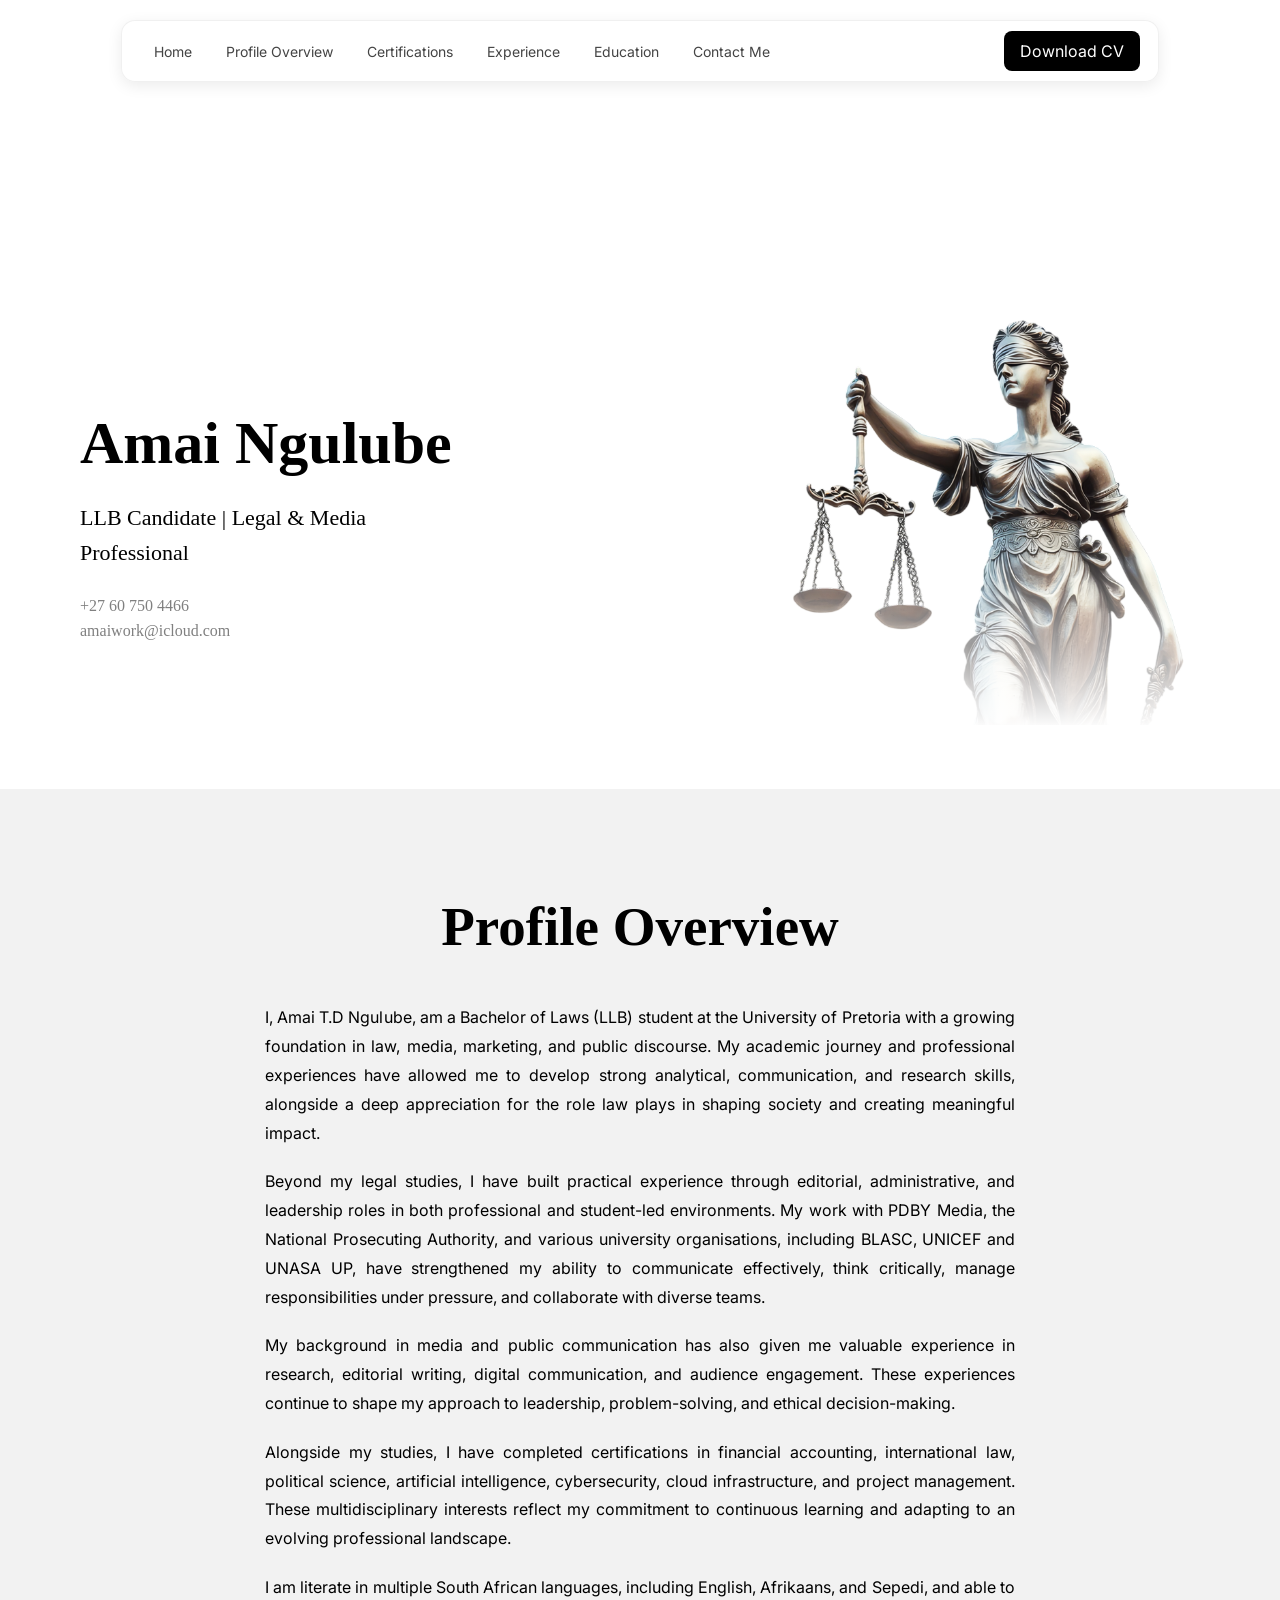
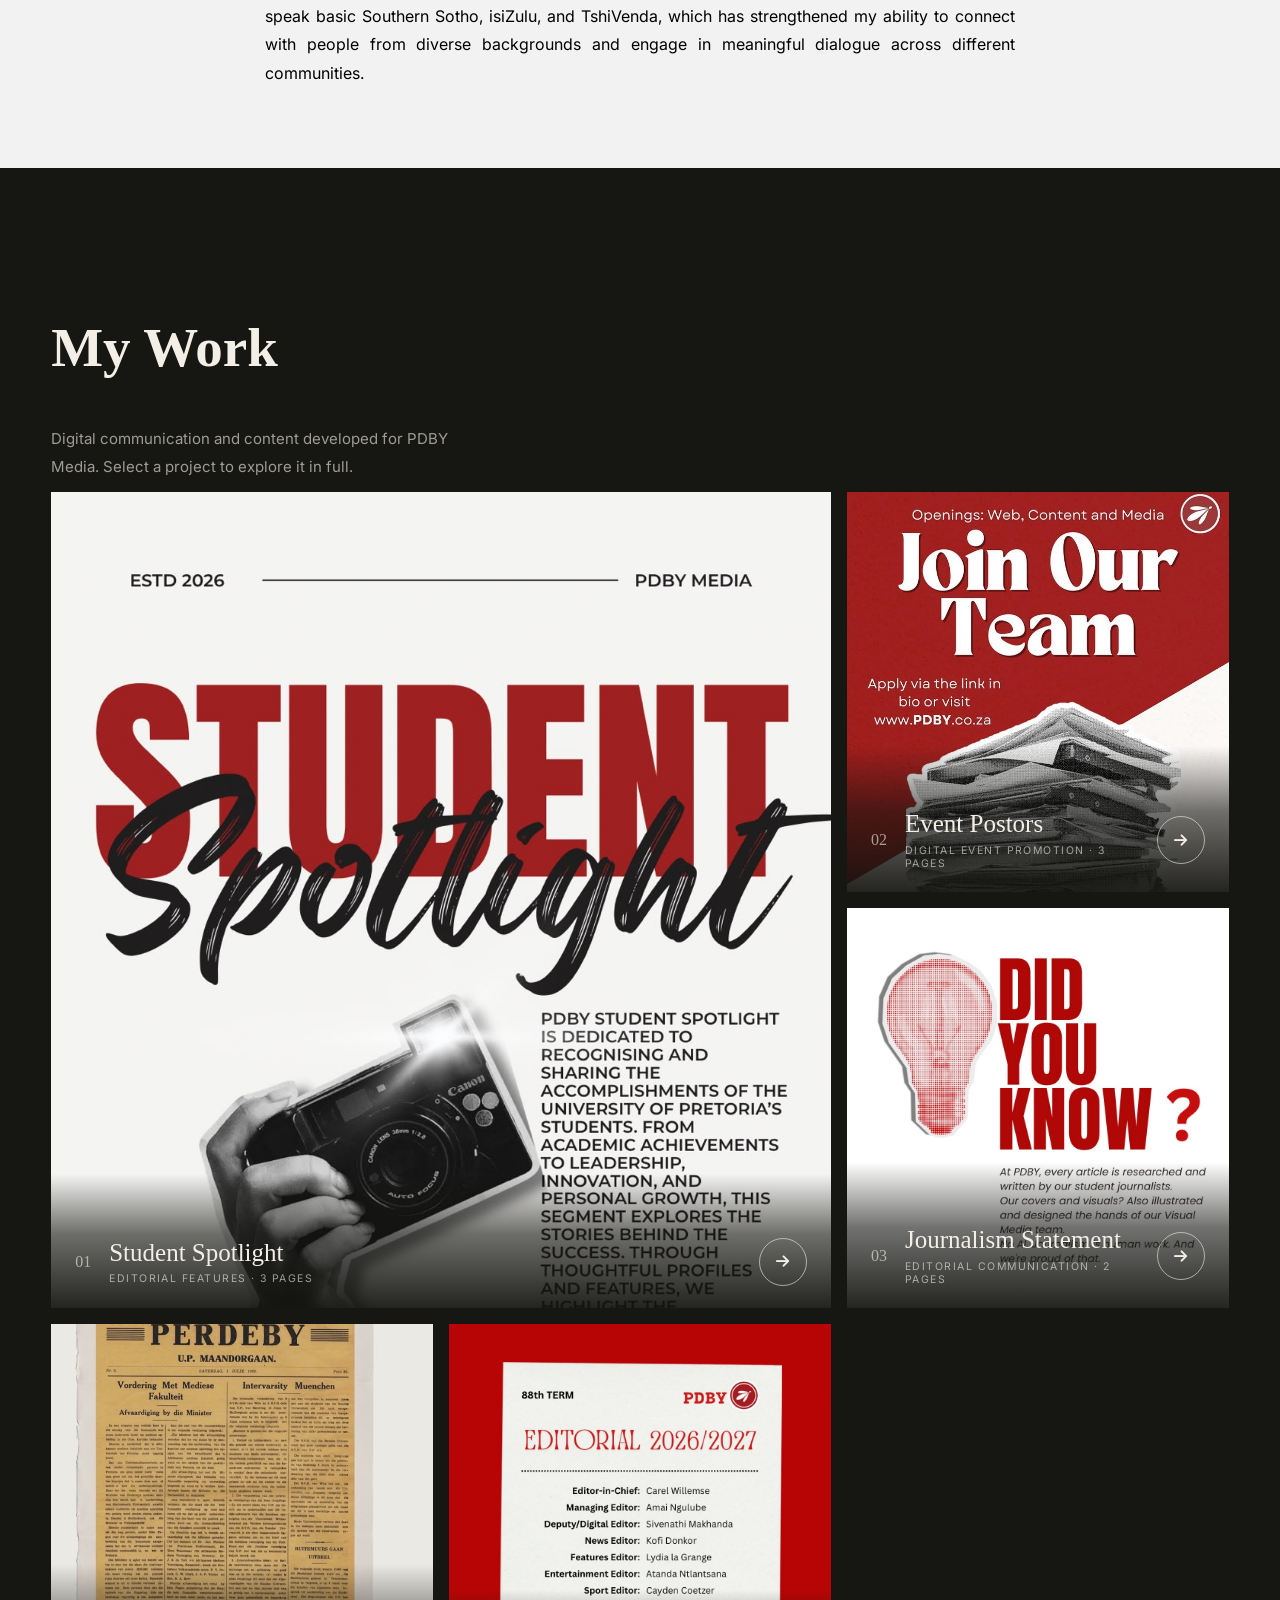
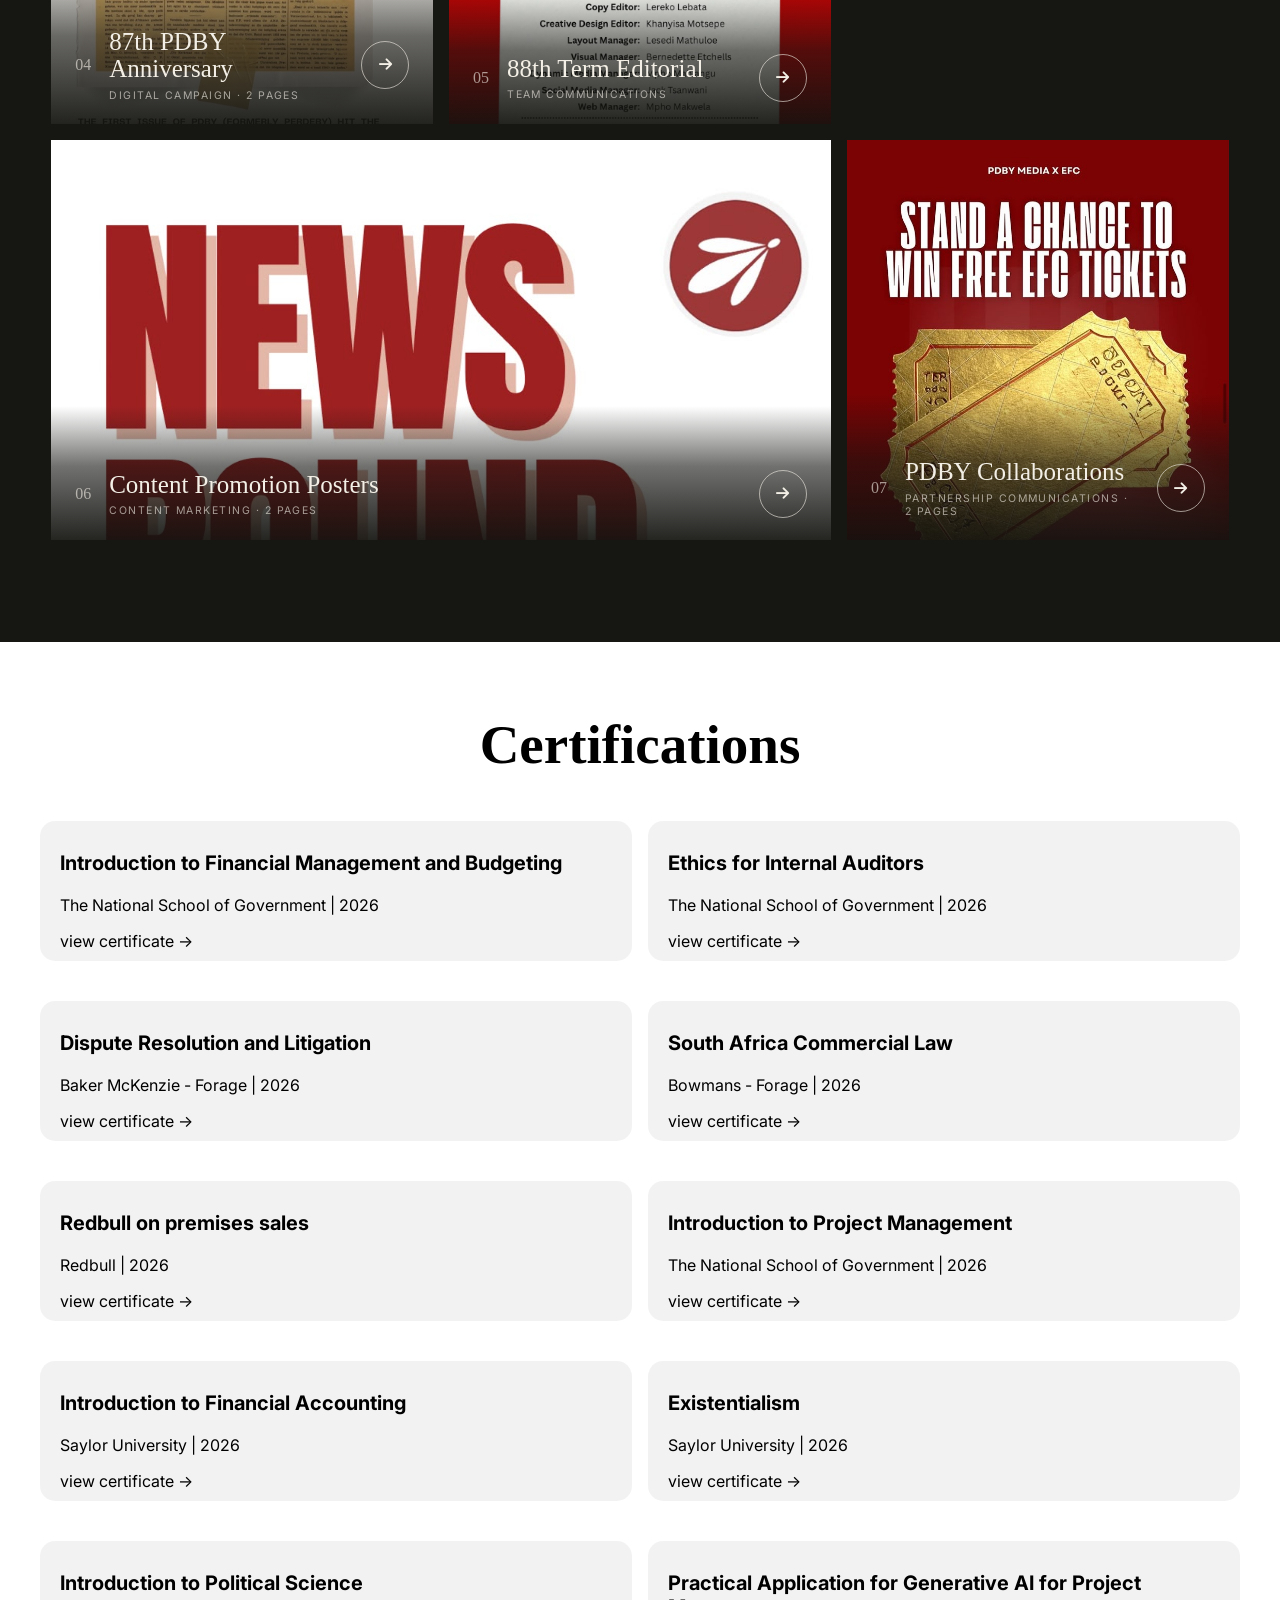
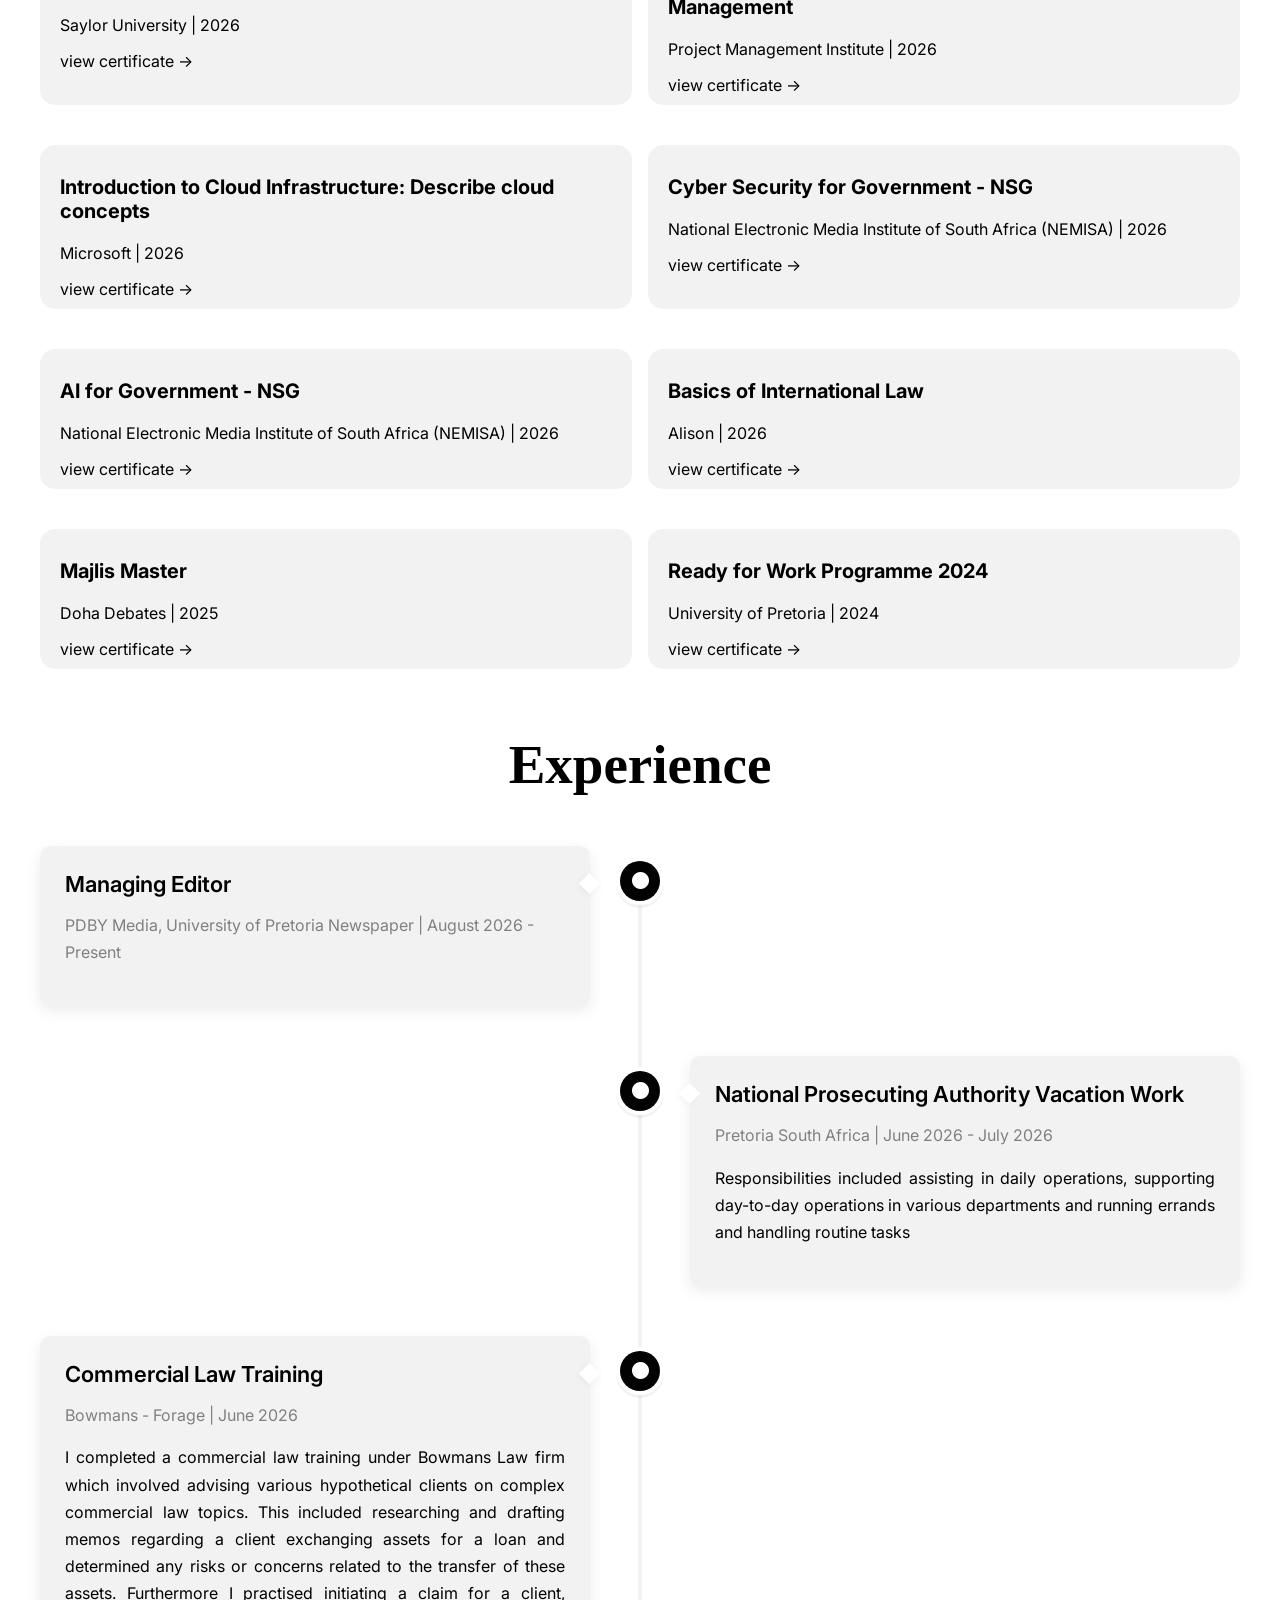
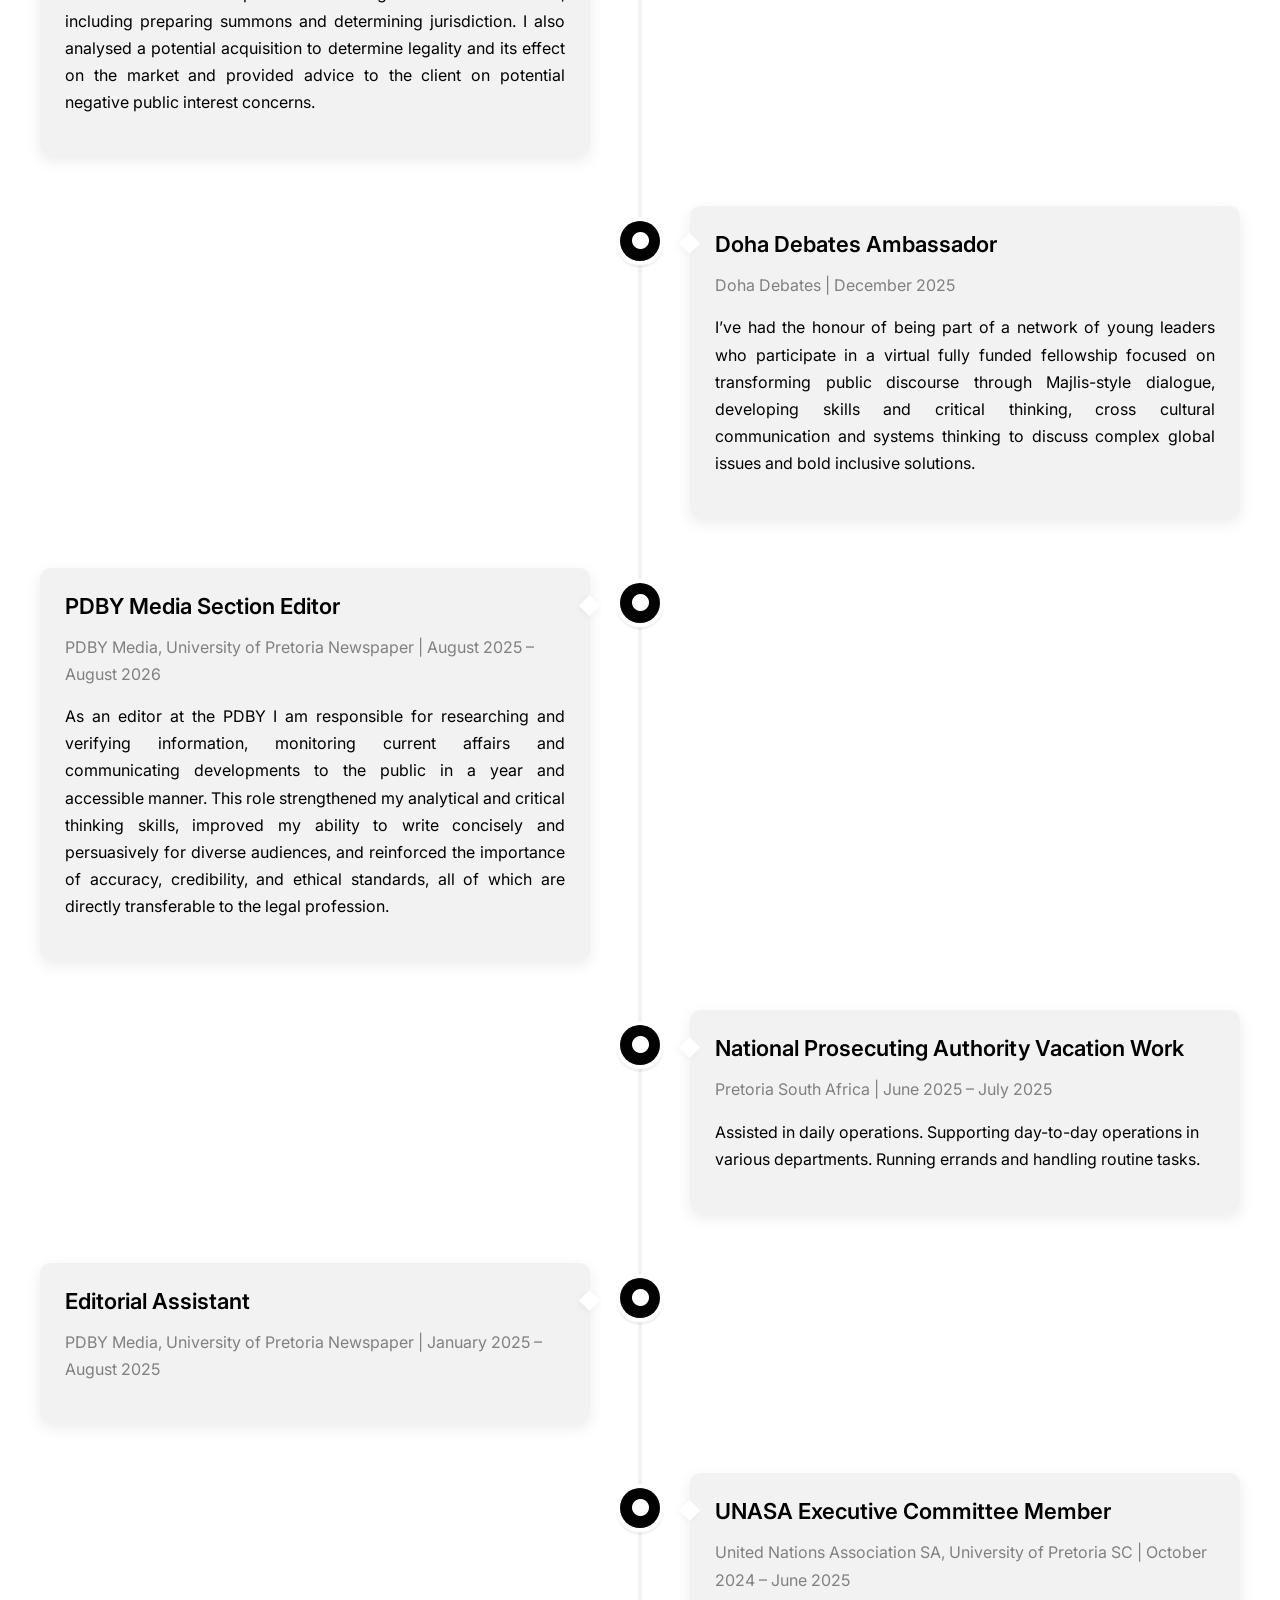
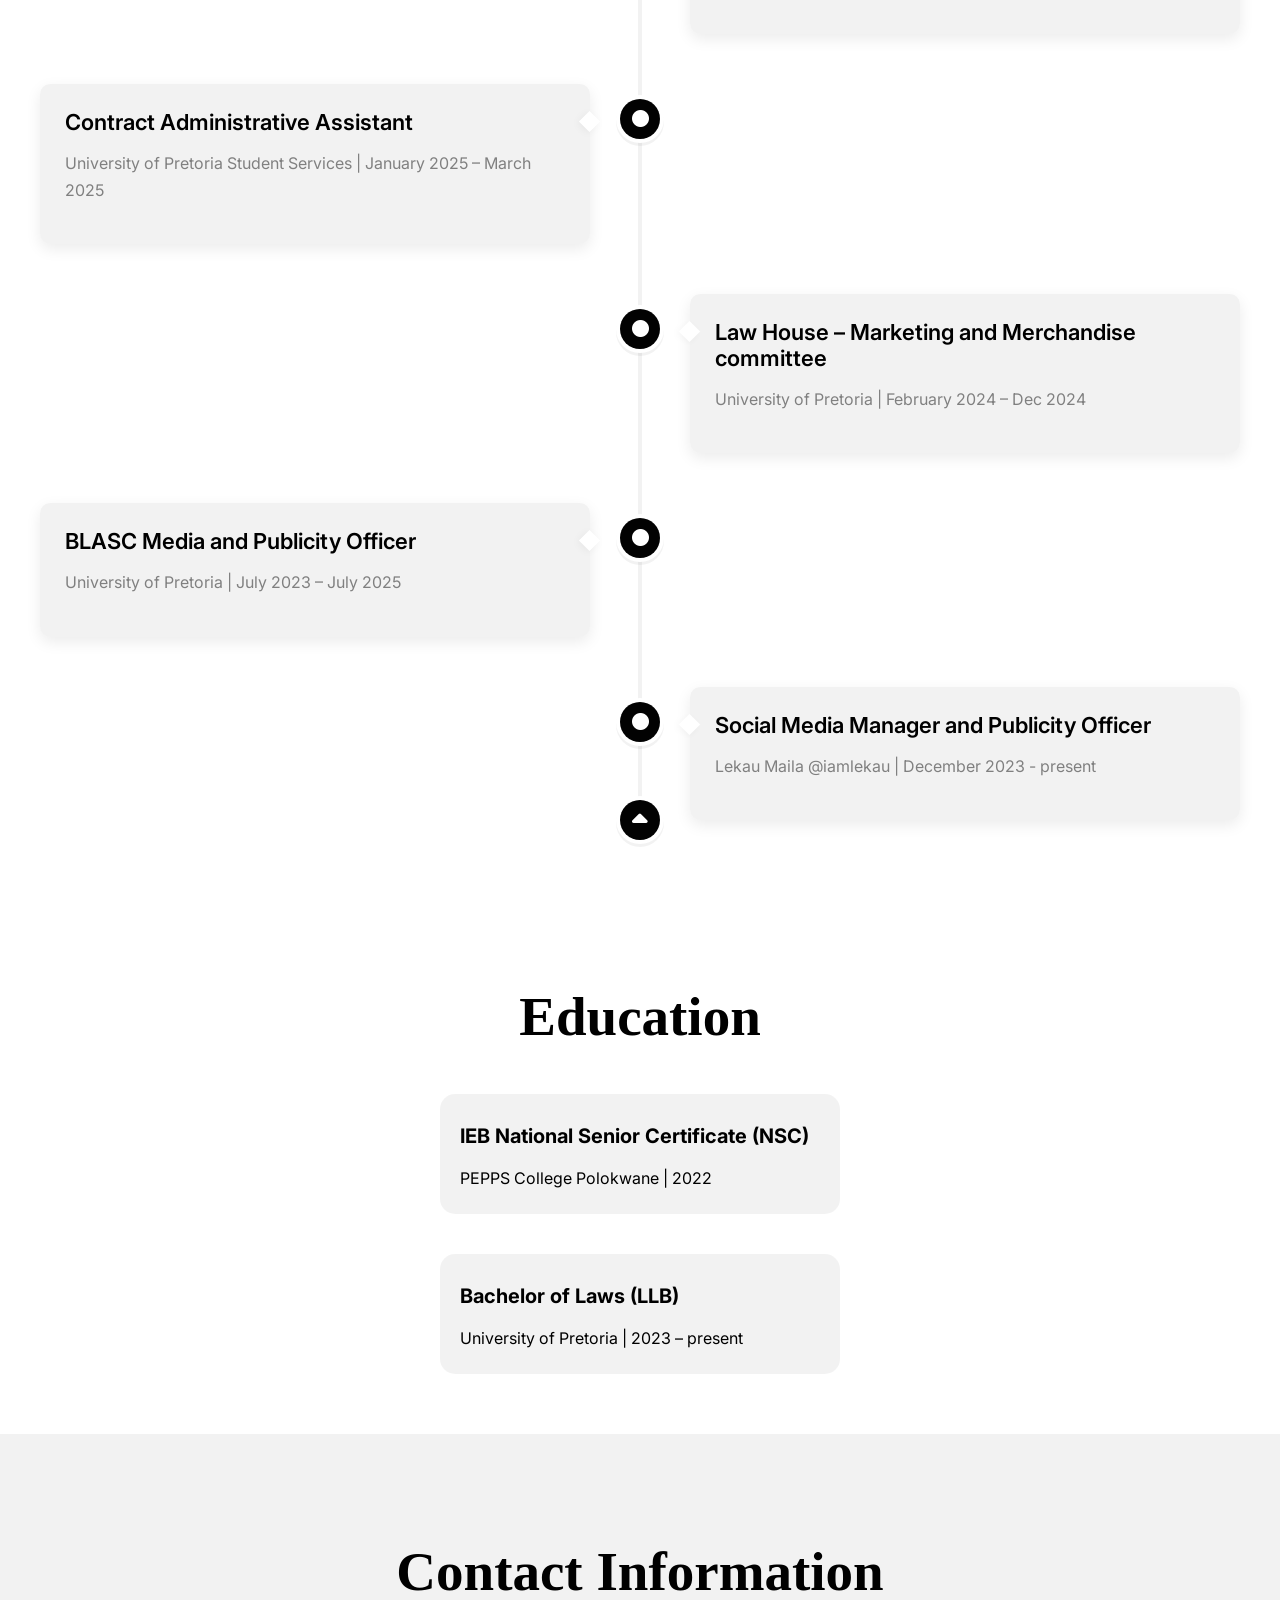
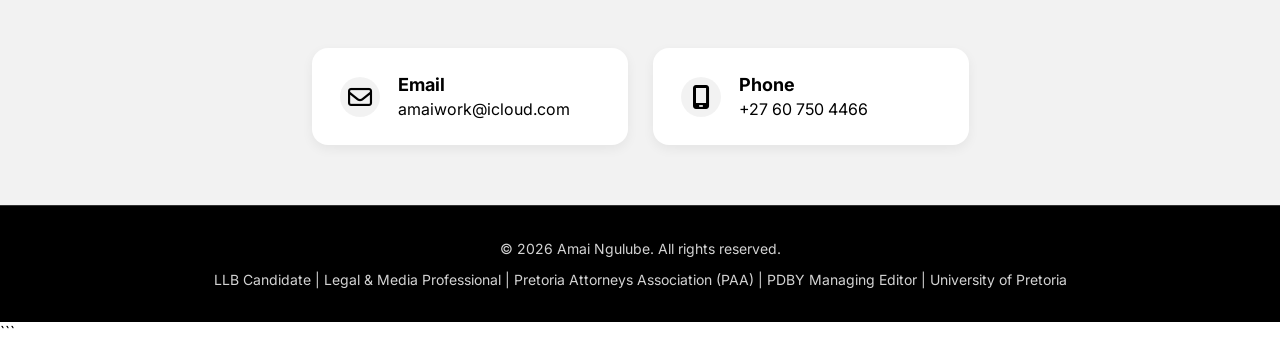
==== commit c544123d: "Added new pictures for selected work" ====
--- a/index.html
+++ b/index.html
@@ -146,7 +146,7 @@
             <h2 class="headings">My Work</h2>
             <div class="work-inner">
                     <p class="work-intro">
-                        Editorial features and social media work created for PDBY Media.
+                        Digital communication and content developed for PDBY Media.
                         Select a project to explore it in full.
                     </p>
  
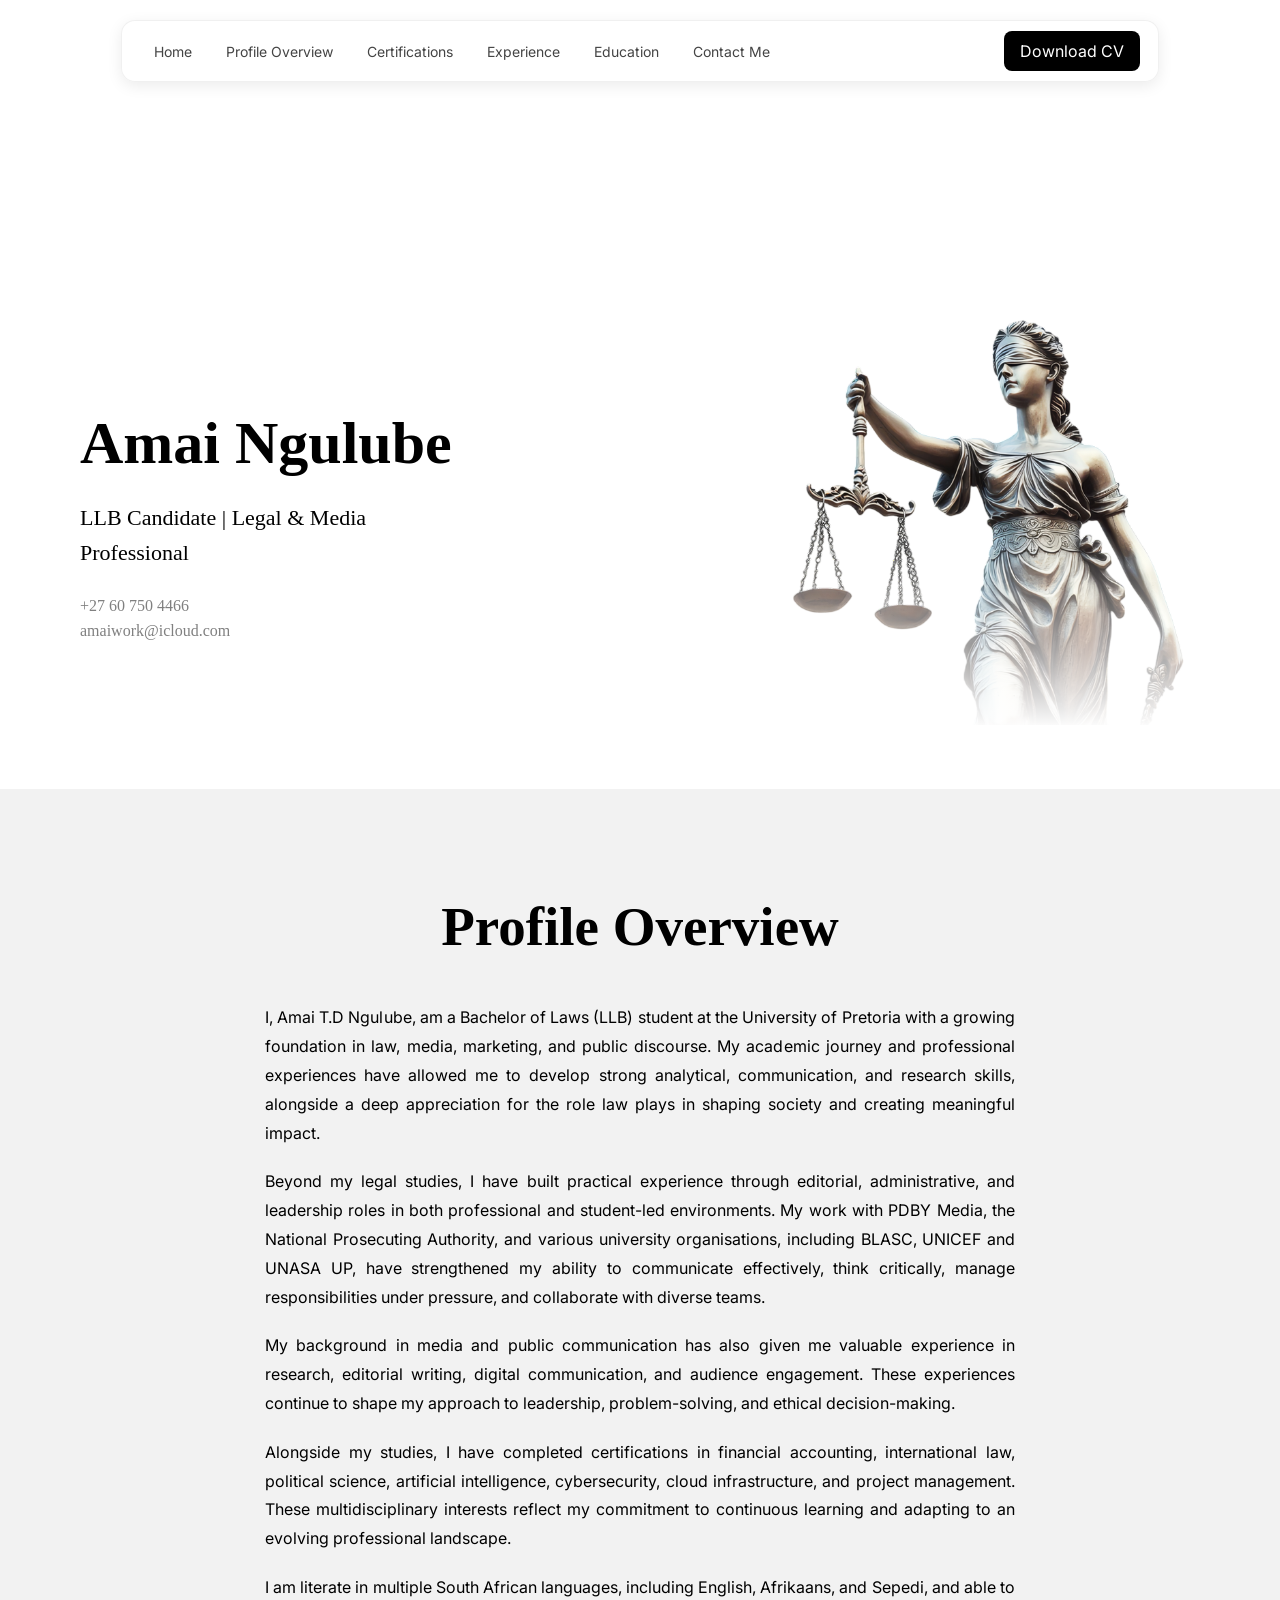
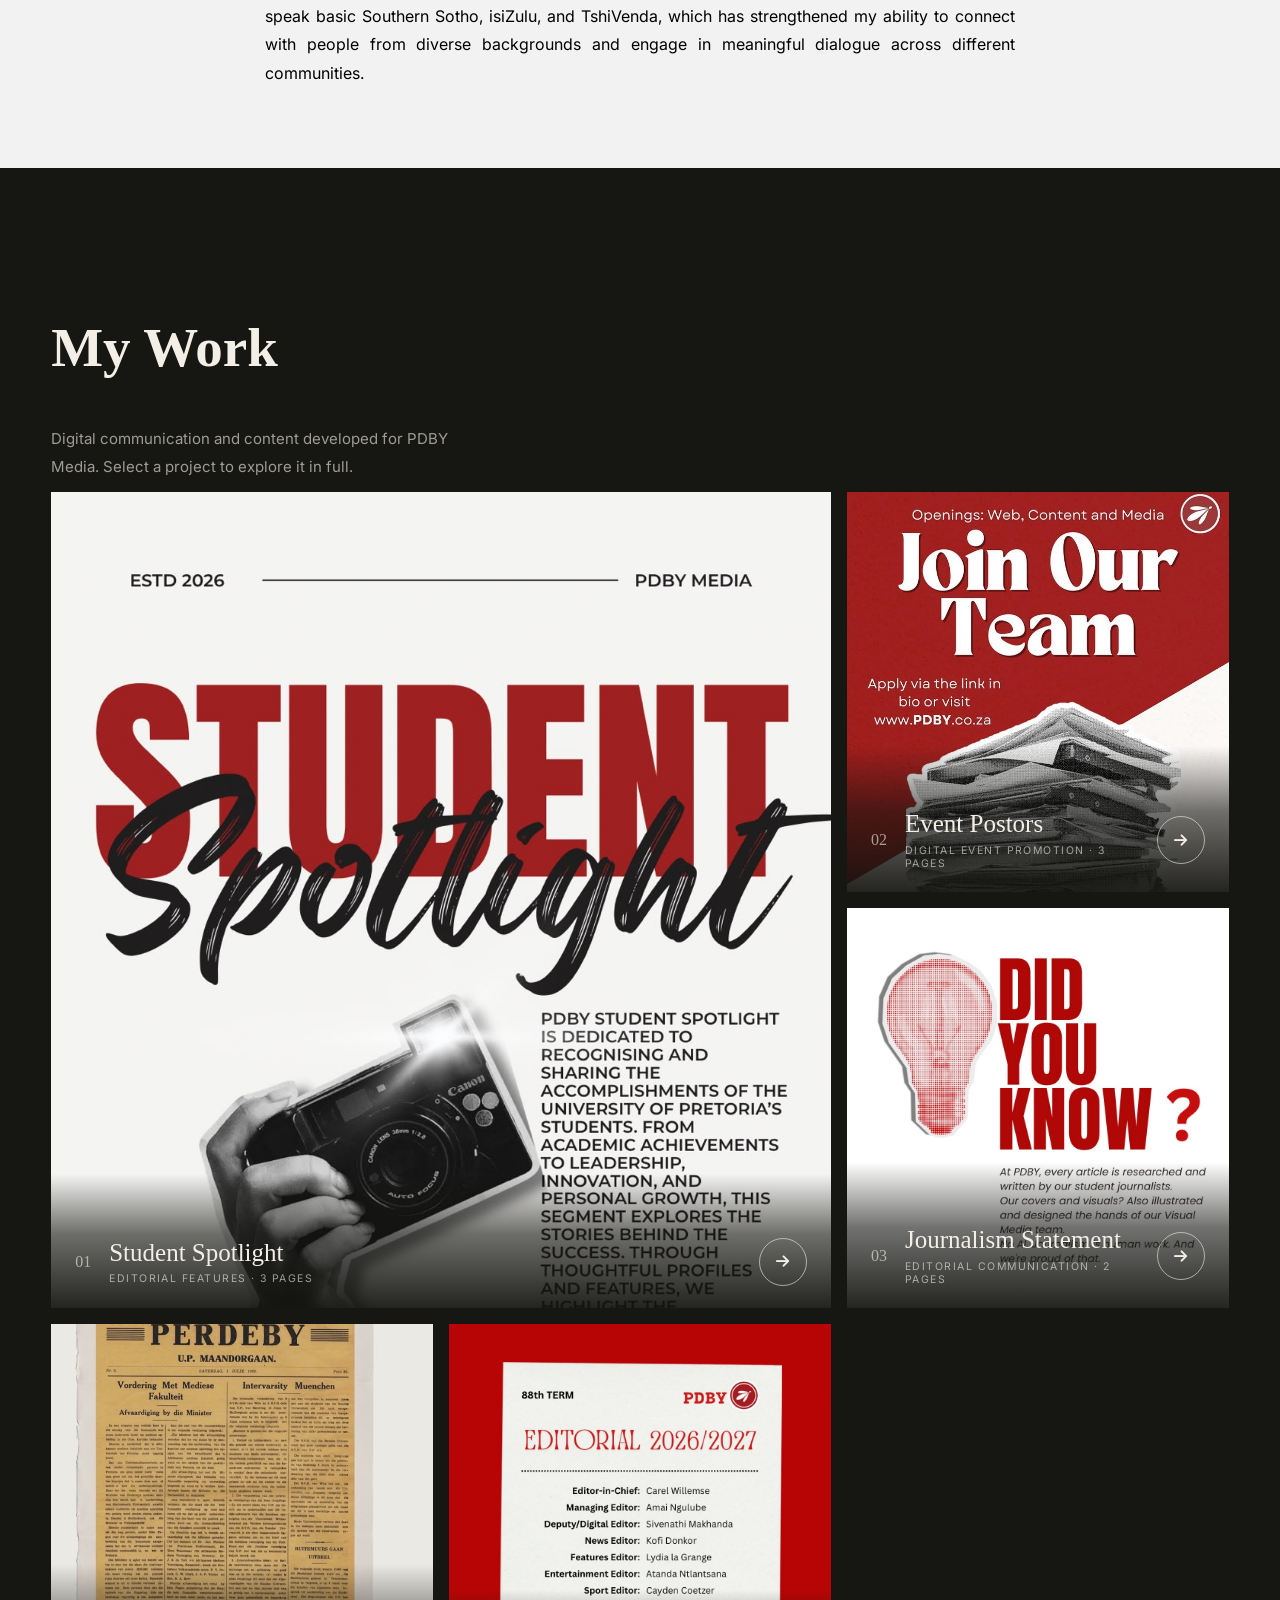
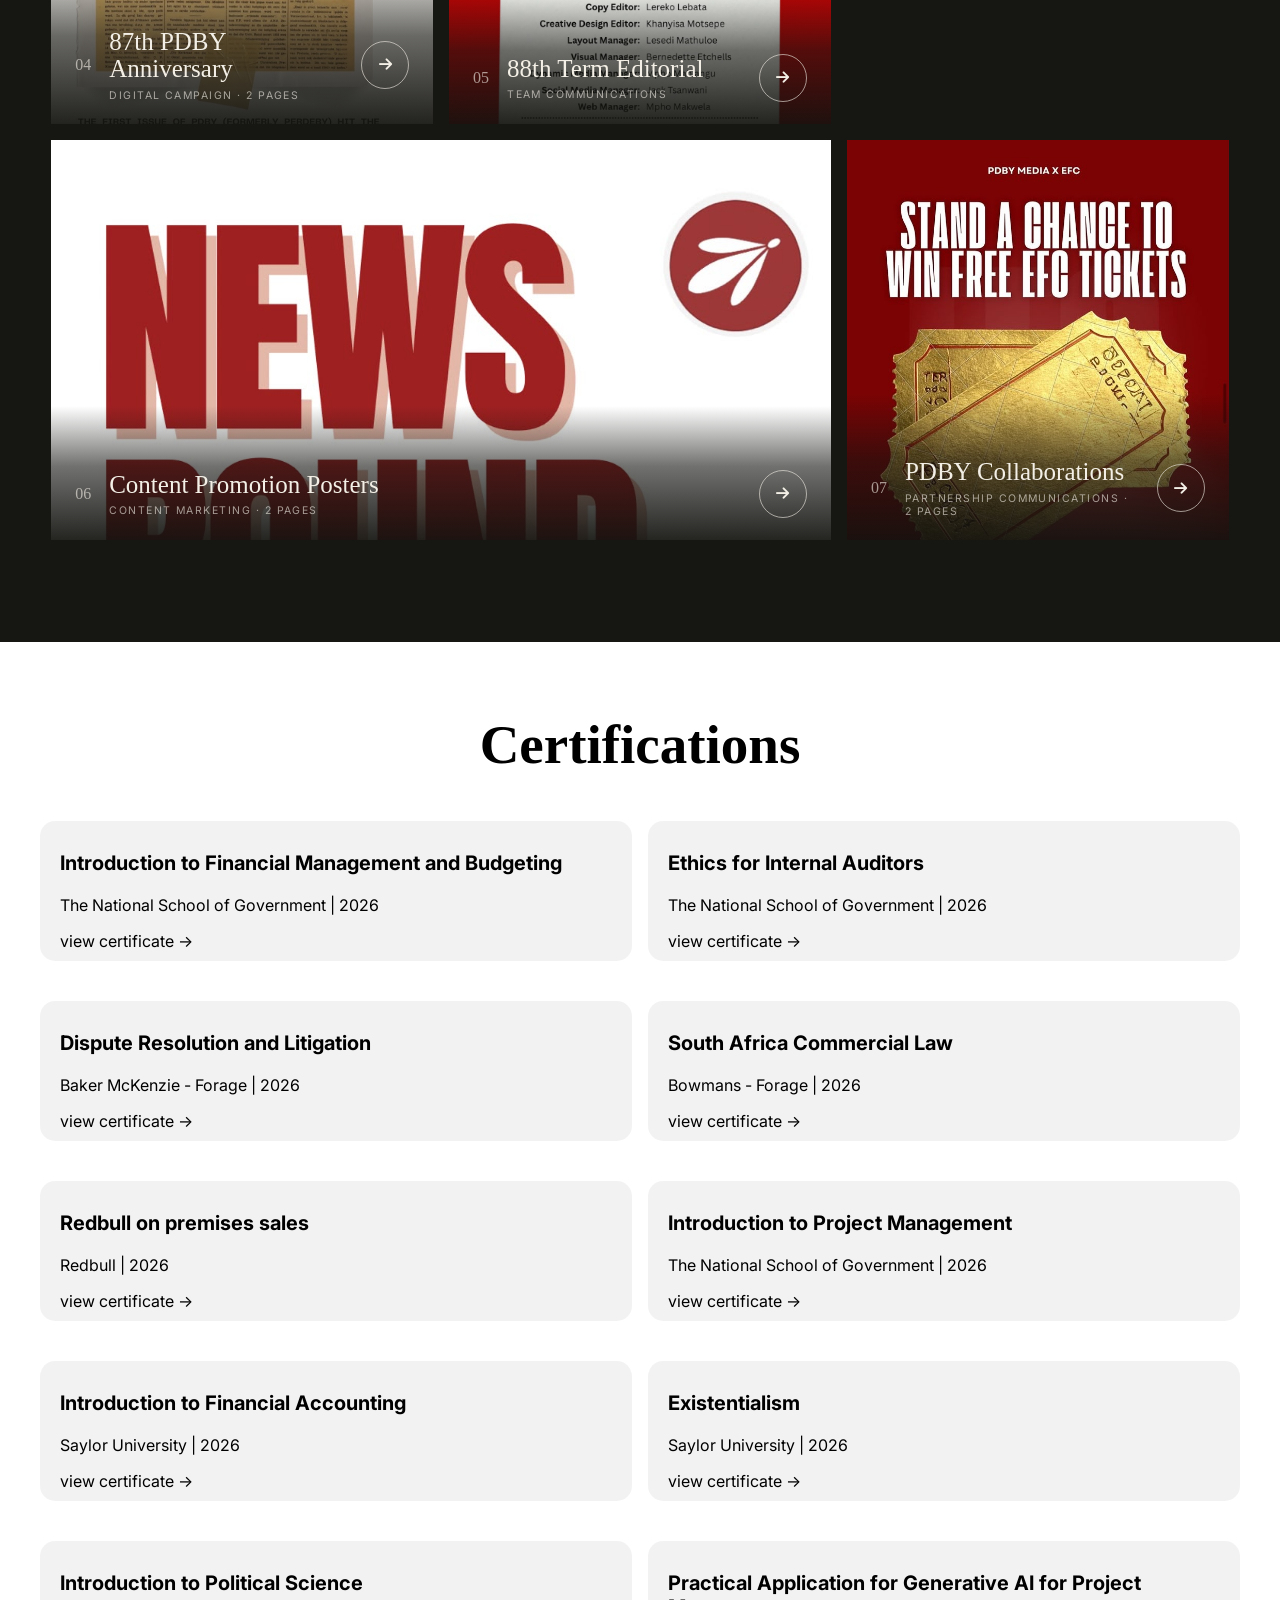
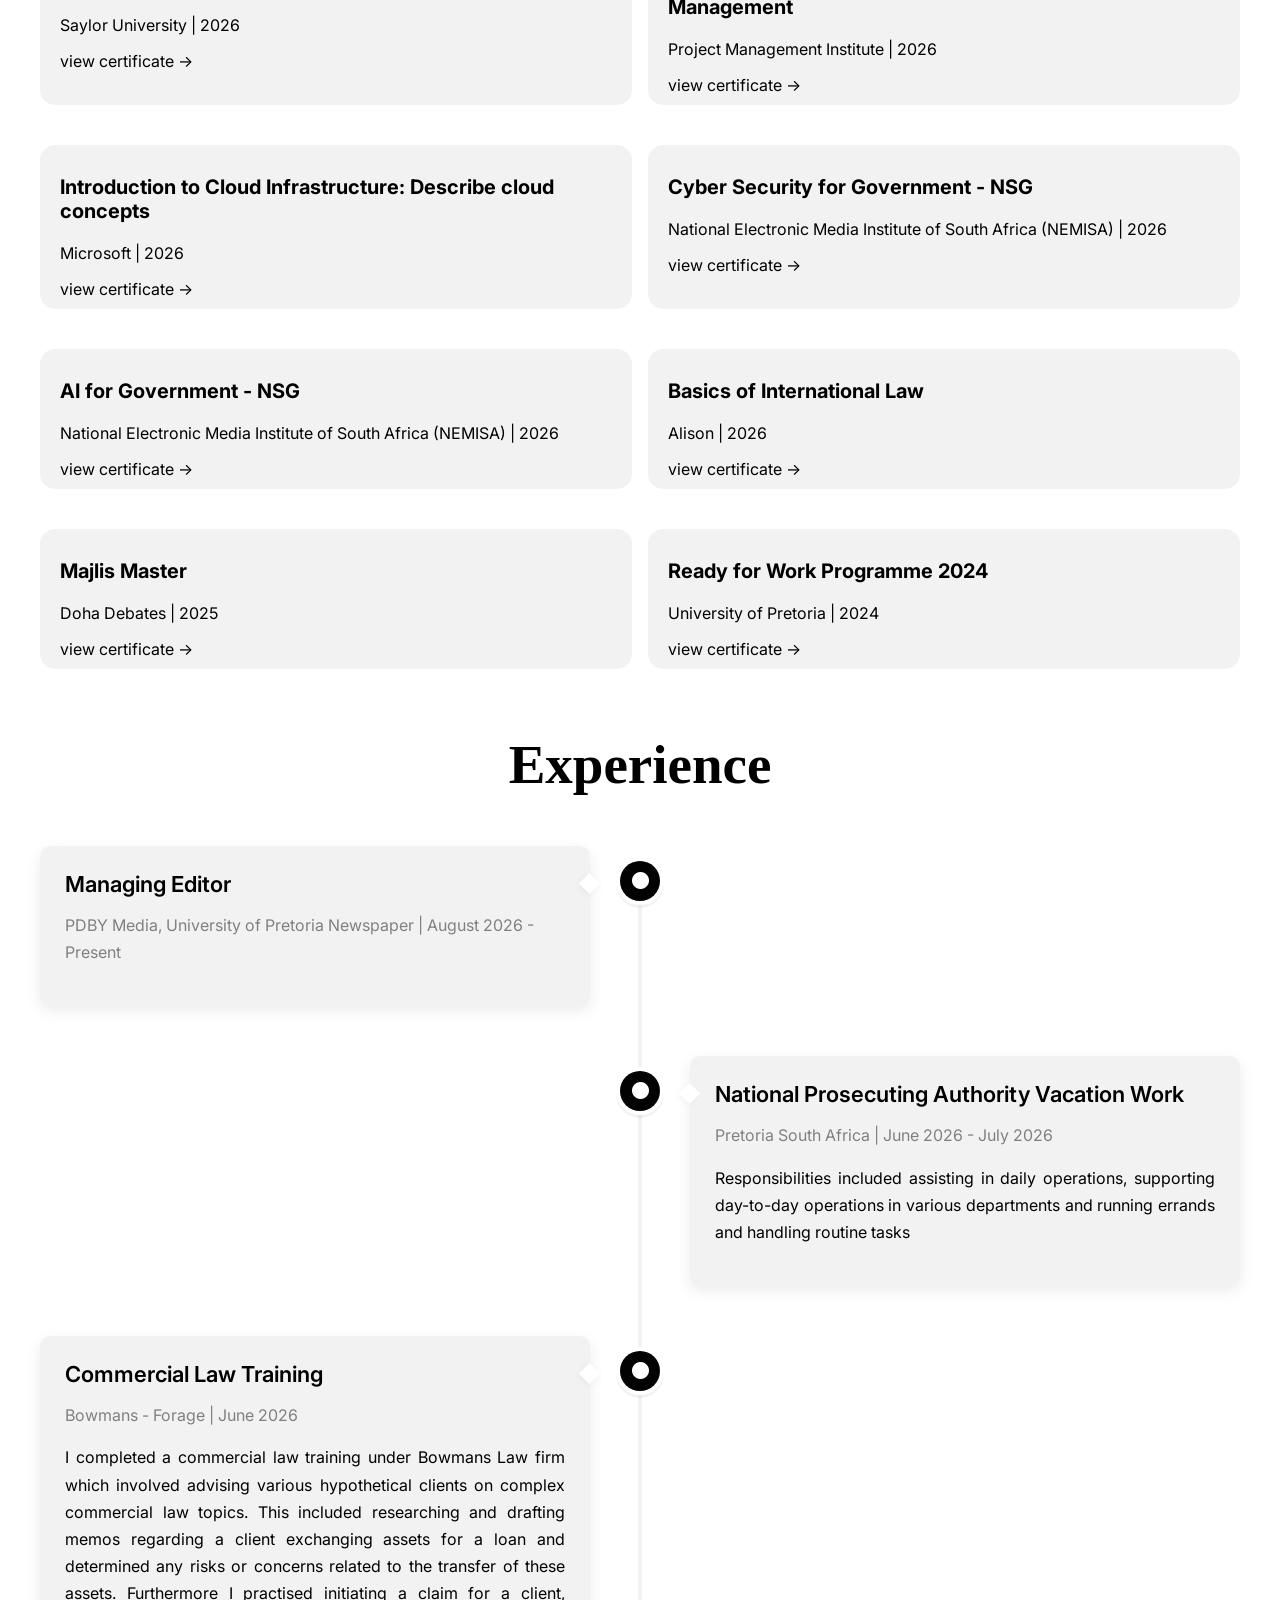
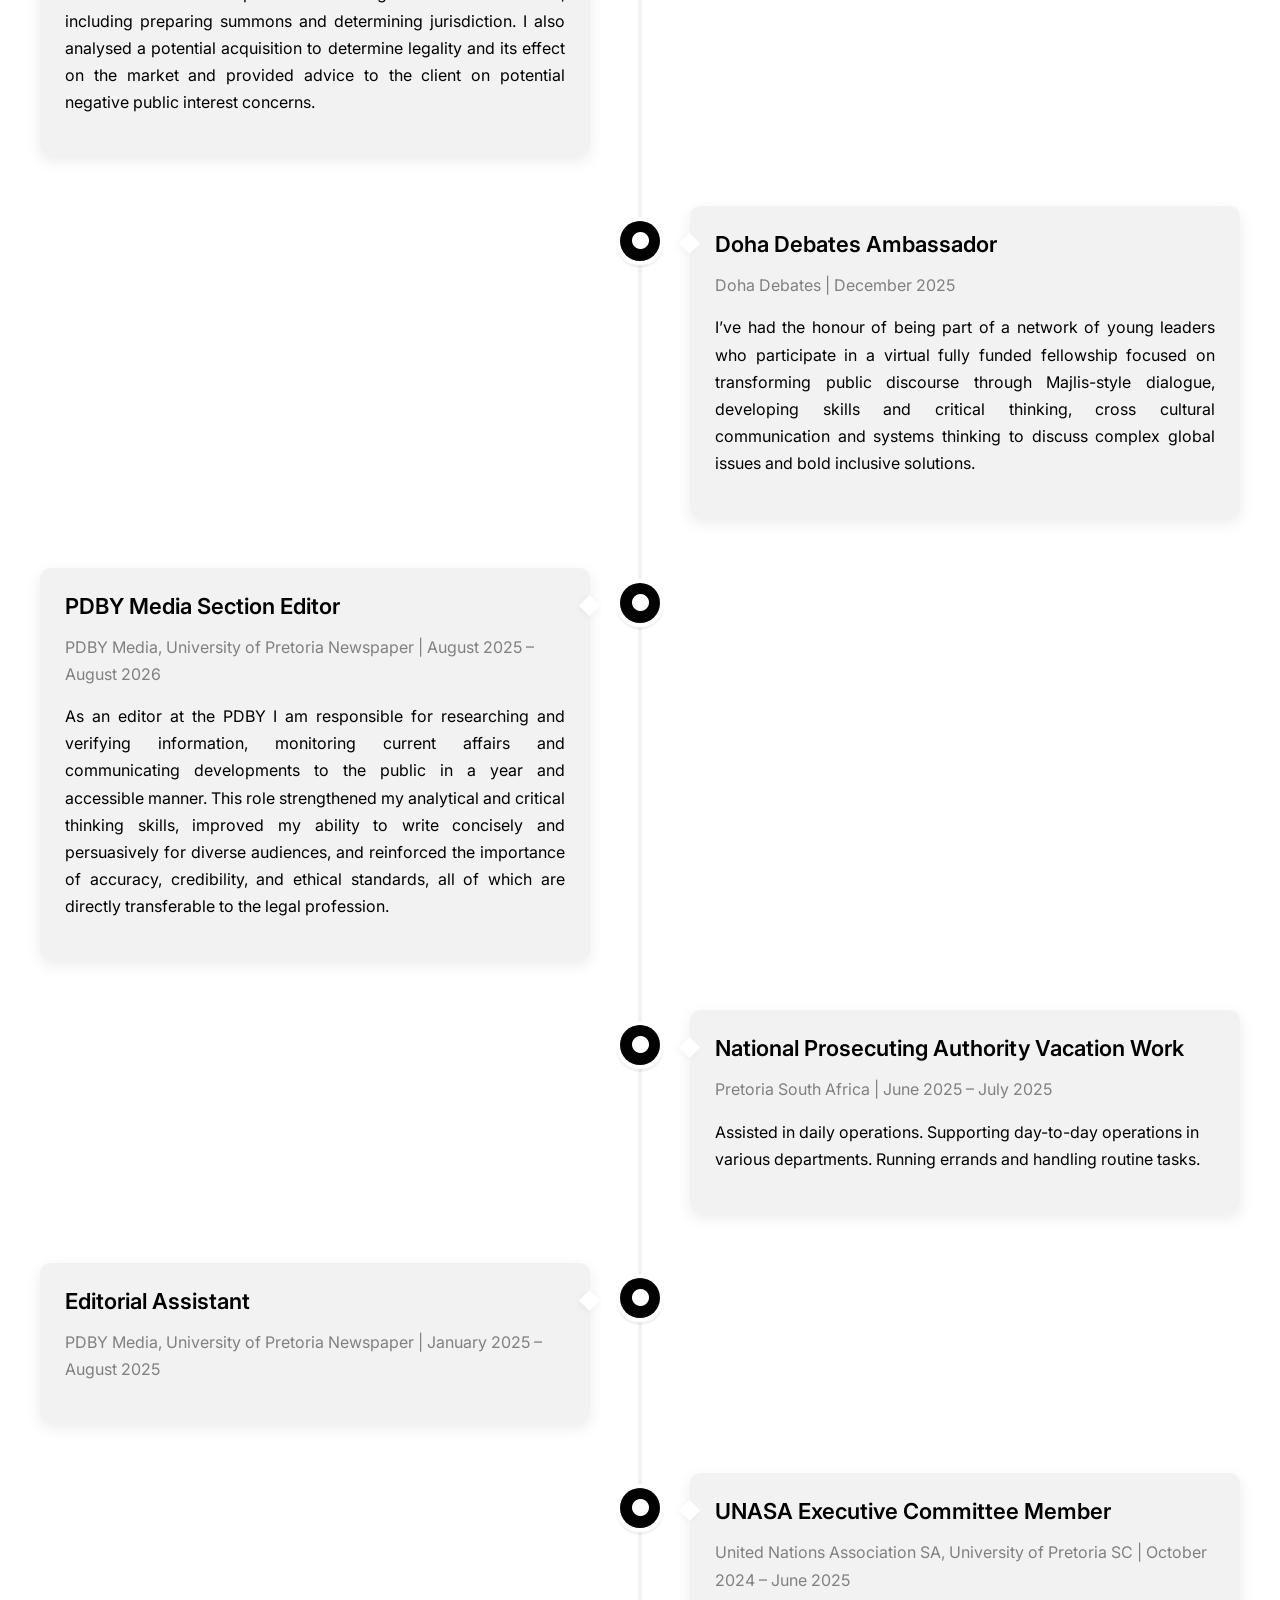
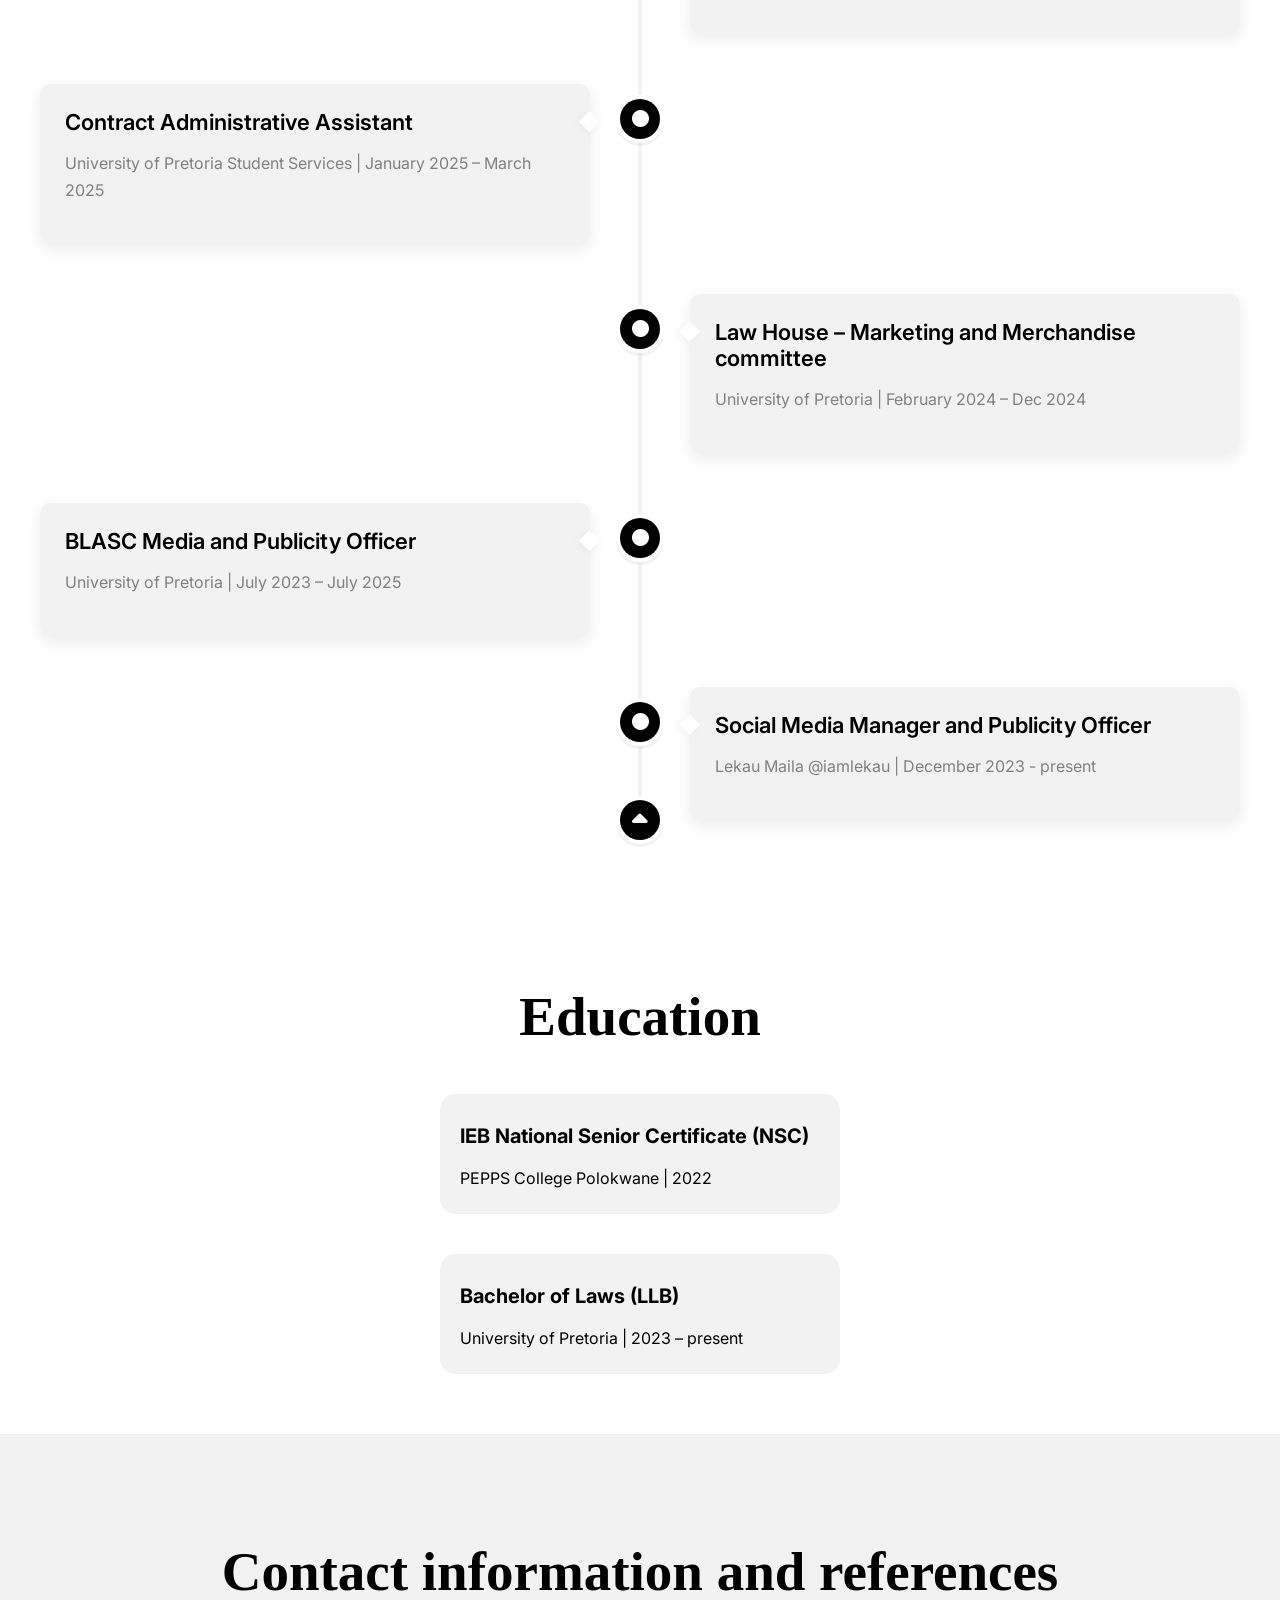
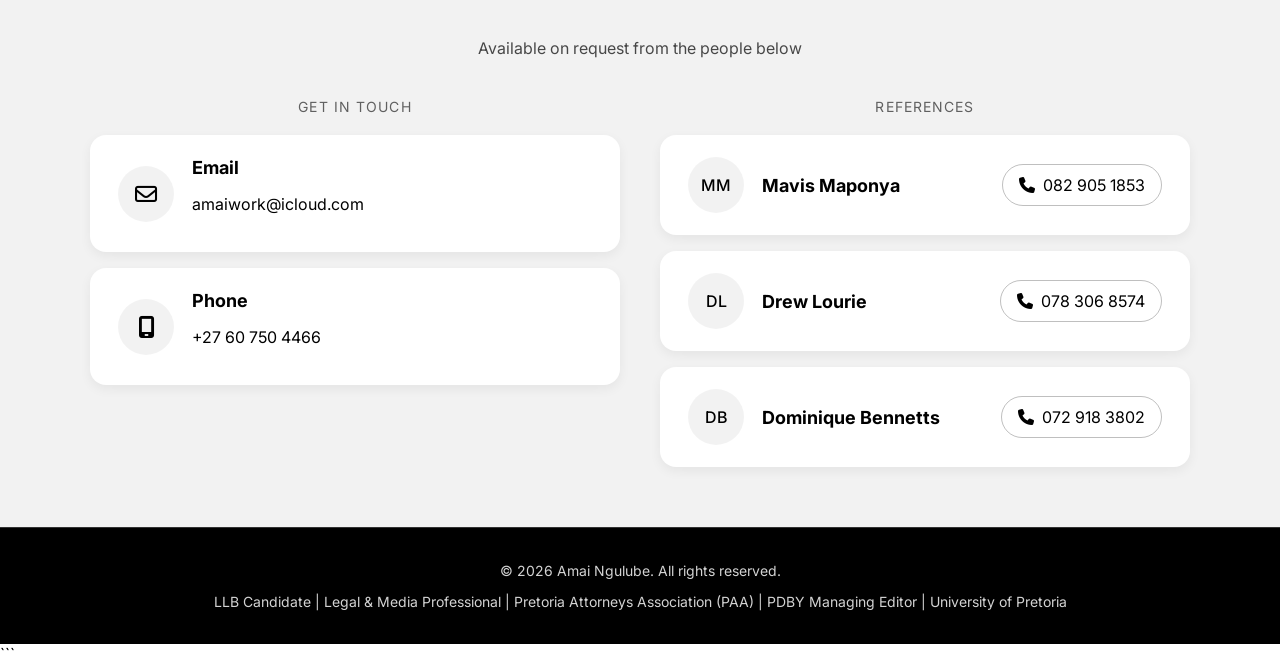
==== commit b0edd426: "Style(contact section): added reference to this section" ====
--- a/index.html
+++ b/index.html
@@ -501,30 +501,65 @@
         </section>
 
         <section class="section-6" id="CONTACT">
-            <h2 class="headings">Contact Information</h2>
-
-            <div class="grid3">
-                <div class="grid-info2 reveal">
-                    <div>
-                        <i class="fa-regular fa-envelope"></i>
+            <h2 class="headings">Contact information and references</h2>
+            <p class="contact-sub">Available on request from the people below</p>
+
+            <div class="contact-layout">
+
+                <div class="contact-col">
+                    <p class="contact-label">GET IN TOUCH</p>
+
+                    <div class="contact-card reveal">
+                        <div class="contact-icon"><i class="fa-regular fa-envelope"></i></div>
+                        <div class="contact-text">
+                            <p class="contact-name">Email</p>
+                            <p class="contact-meta">amaiwork@icloud.com</p>
+                        </div>
                     </div>
 
-                    <div>
-                        <p class="grid-heading2">Email</p>
-                        <p>amaiwork@icloud.com</p>
+                    <div class="contact-card reveal">
+                        <div class="contact-icon"><i class="fa-solid fa-mobile-screen"></i></div>
+                        <div class="contact-text">
+                            <p class="contact-name">Phone</p>
+                            <p class="contact-meta">+27 60 750 4466</p>
+                        </div>
                     </div>
                 </div>
 
-                <div class="grid-info2 reveal">
-                    <div>
-                        <i class="fa-solid fa-mobile-screen"></i>
+                <div class="contact-col">
+                    <p class="contact-label">REFERENCES</p>
+
+                    <div class="contact-card reveal">
+                        <div class="contact-icon contact-avatar">MM</div>
+                        <div class="contact-text">
+                            <p class="contact-name">Mavis Maponya</p>
+                        </div>
+                        <a class="contact-pill" href="tel:+27829051853">
+                            <i class="fa-solid fa-phone"></i> 082 905 1853
+                        </a>
                     </div>
 
-                    <div>
-                        <p class="grid-heading2">Phone</p>
-                        <p>+27 60 750 4466</p>
+                    <div class="contact-card reveal">
+                        <div class="contact-icon contact-avatar">DL</div>
+                        <div class="contact-text">
+                            <p class="contact-name">Drew Lourie</p>
+                        </div>
+                        <a class="contact-pill" href="tel:+27783068574">
+                            <i class="fa-solid fa-phone"></i> 078 306 8574
+                        </a>
                     </div>
-                </div>
+
+                    <div class="contact-card reveal">
+                        <div class="contact-icon contact-avatar">DB</div>
+                        <div class="contact-text">
+                            <p class="contact-name">Dominique Bennetts</p>
+                        </div>
+                        <a class="contact-pill" href="tel:+27729183802">
+                            <i class="fa-solid fa-phone"></i> 072 918 3802
+                        </a>
+                    </div>
+                </div>
+
             </div>
         </section>
     </main>
@@ -613,4 +648,4 @@
 </body>
 ```
 
-</html>
+</html>
--- a/index.css
+++ b/index.css
@@ -575,67 +575,121 @@
     background-color: rgba(0, 0, 0, 0.05);
 }
 
-.grid3 {
-    display: flex;
-    justify-content: center;
-
-    gap: 25px;
-
-    flex-wrap: wrap;
-}
-
-.grid-info2 {
+.contact-sub {
+    text-align: center;
+    margin: -10px 0 40px;
+    opacity: 0.7;
+}
+
+.contact-layout {
+    display: grid;
+    grid-template-columns: 1fr 1fr;
+    gap: 40px;
+    align-items: start;
+    max-width: 1100px;
+    margin: 0 auto;
+}
+
+.contact-col {
+    display: flex;
+    flex-direction: column;
+    gap: 16px;
+}
+
+.contact-label {
+    margin: 0 0 4px;
+    font-size: 14px;
+    letter-spacing: 0.08em;
+    opacity: 0.6;
+}
+
+.contact-card {
+    display: flex;
+    align-items: center;
+    gap: 18px;
+
+    background: white;
+    padding: 22px 28px;
+    border-radius: 16px;
     text-align: left;
 
-    background: white;
-
-    padding: 22px 28px;
-
-    border-radius: 16px;
-
-    display: flex;
-    align-items: center;
-
-    gap: 18px;
-
-    min-width: 260px;
-
+    box-shadow: 0 4px 12px rgba(0, 0, 0, 0.06);
     transition:
         transform 0.25s ease,
         box-shadow 0.25s ease;
-
-    box-shadow: 0 4px 12px rgba(0, 0, 0, 0.06);
-}
-
-.grid-info2 i {
-    font-size: 24px;
-    color: black;
-
-    width: 40px;
-    height: 40px;
-
-    display: flex;
-    align-items: center;
-    justify-content: center;
-
-    background: rgba(0, 0, 0, 0.05);
-
-    border-radius: 50%;
-}
-
-.grid-info2:hover {
+}
+
+.contact-card:hover {
     transform: translateY(-5px);
     box-shadow: 0 12px 24px rgba(0, 0, 0, 0.12);
 }
 
-.grid-heading2 {
+.contact-icon {
+    flex-shrink: 0;
+    width: 56px;
+    height: 56px;
+    border-radius: 50%;
+    background: rgba(0, 0, 0, 0.05);
+
+    display: flex;
+    align-items: center;
+    justify-content: center;
+
+    font-size: 22px;
+    color: black;
+}
+
+.contact-avatar {
+    font-size: 16px;
+    font-weight: 500;
+}
+
+.contact-text {
+    flex: 1;
+    min-width: 0;
+}
+
+.contact-name {
     margin: 0;
     font-size: 18px;
     font-weight: bold;
 }
 
-.grid-info2 p {
-    margin: 4px 0;
+.contact-pill {
+    flex-shrink: 0;
+    display: inline-flex;
+    align-items: center;
+    gap: 8px;
+
+    padding: 10px 16px;
+    border: 1px solid rgba(0, 0, 0, 0.25);
+    border-radius: 999px;
+
+    color: black;
+    text-decoration: none;
+    white-space: nowrap;
+    transition: background 0.25s ease;
+}
+
+.contact-pill:hover {
+    background: rgba(0, 0, 0, 0.05);
+}
+
+/* Stack on tablets and phones */
+@media (max-width: 800px) {
+    .contact-layout {
+        grid-template-columns: 1fr;
+        gap: 32px;
+    }
+
+    .contact-card {
+        flex-wrap: wrap;
+    }
+
+    .contact-pill {
+        width: 100%;
+        justify-content: center;
+    }
 }
 
 /* ================= FOOTER ================= */
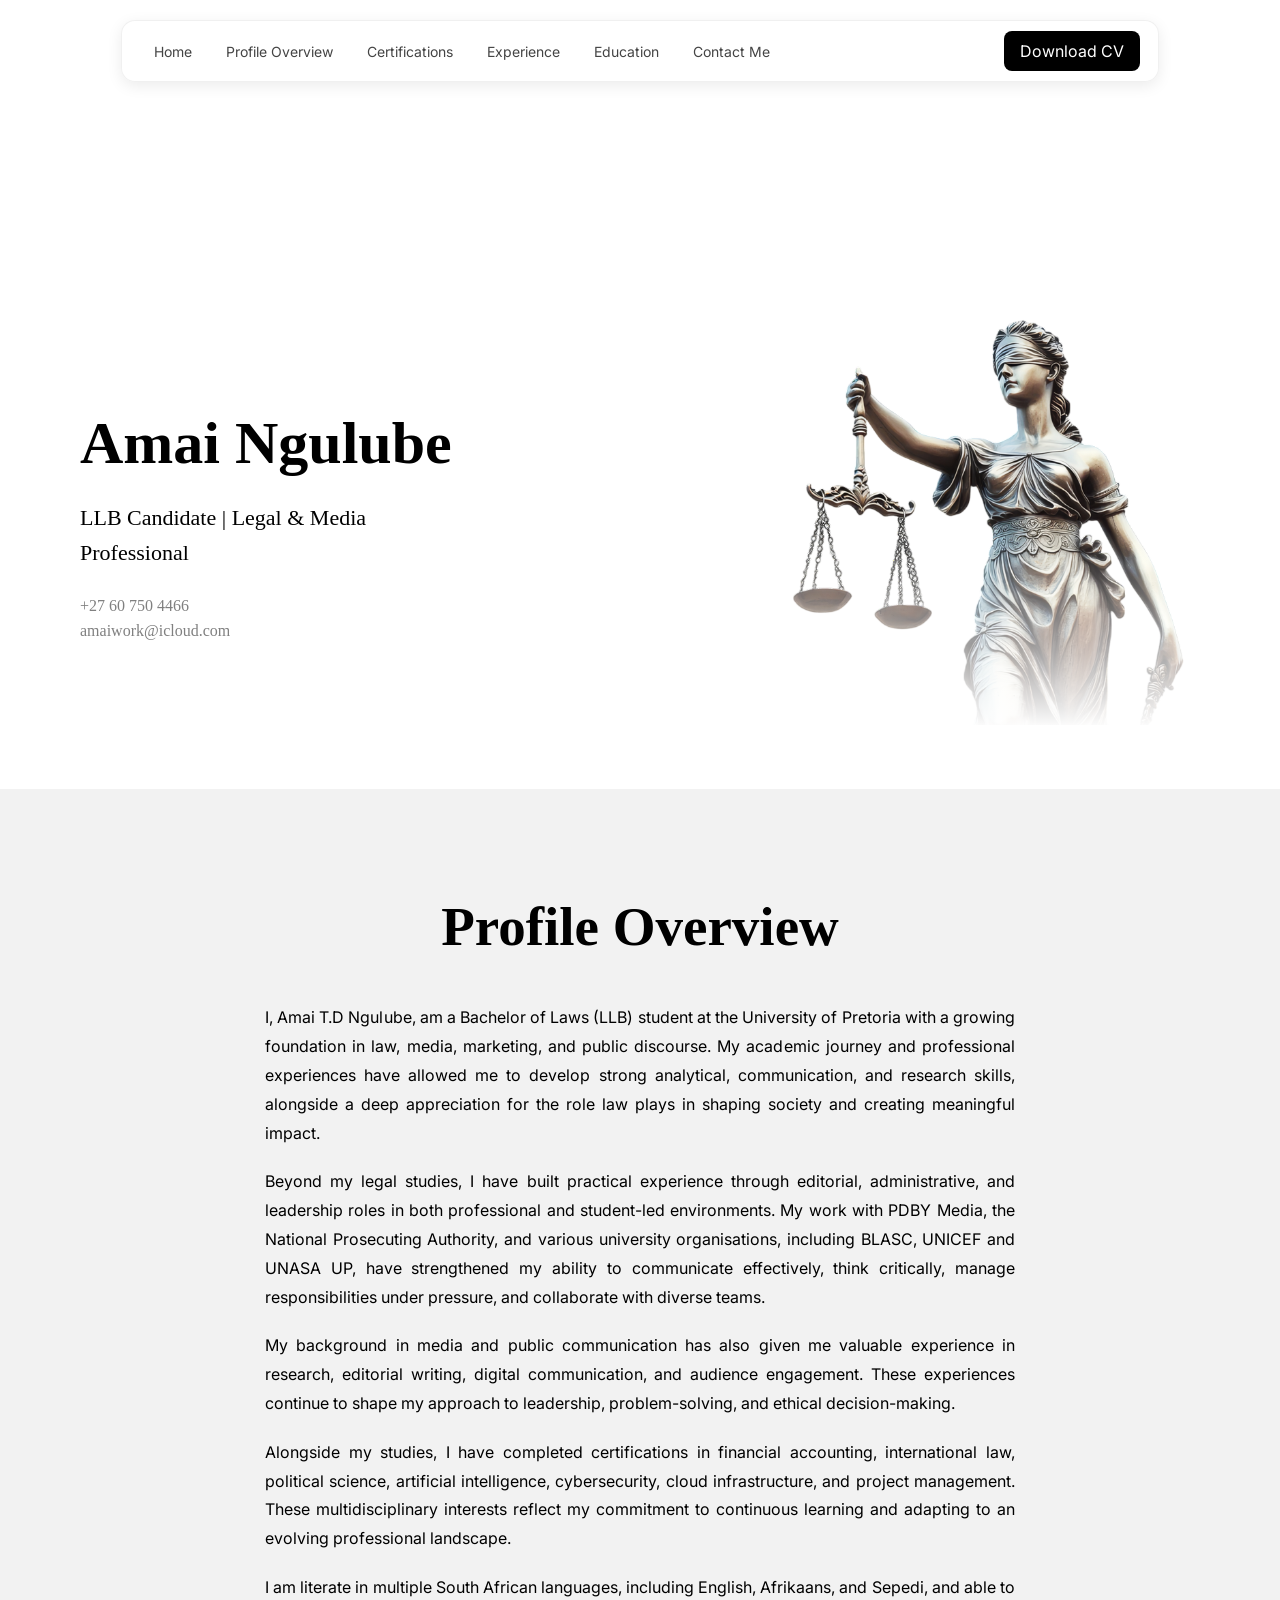
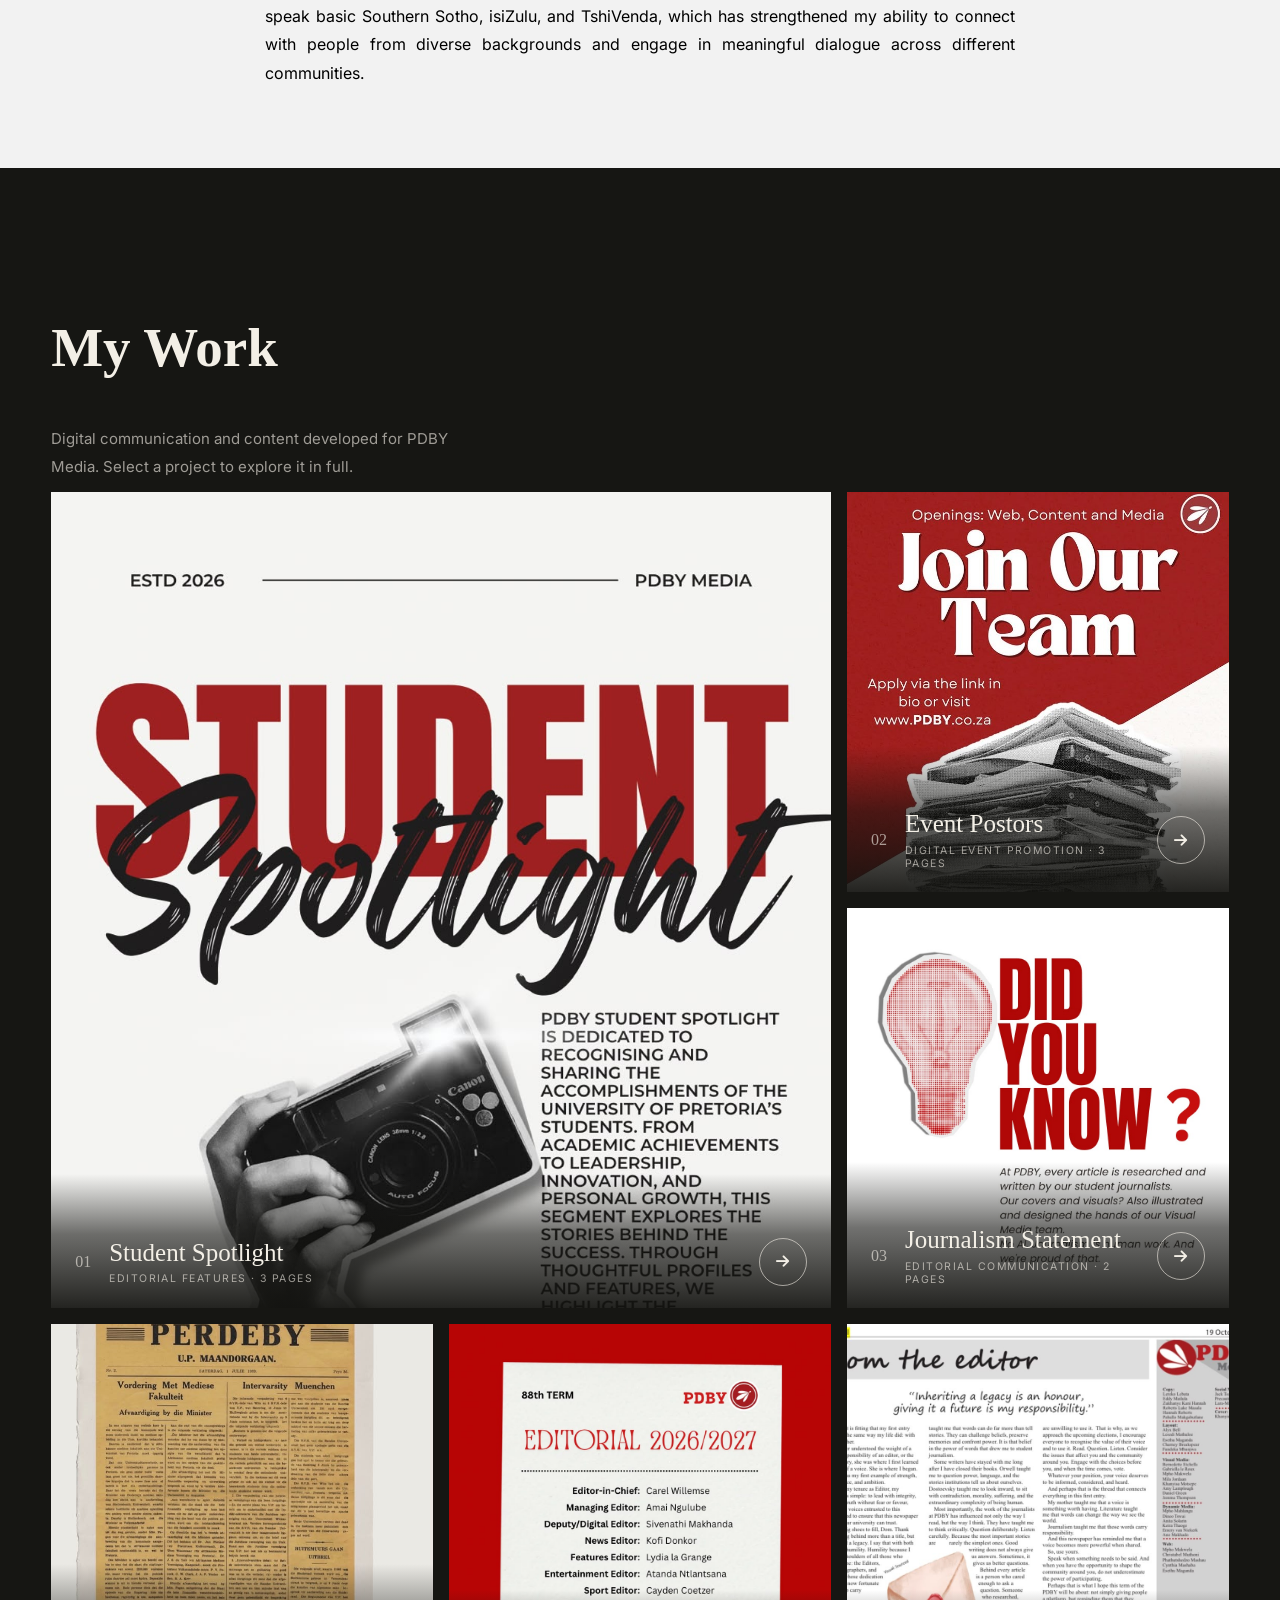
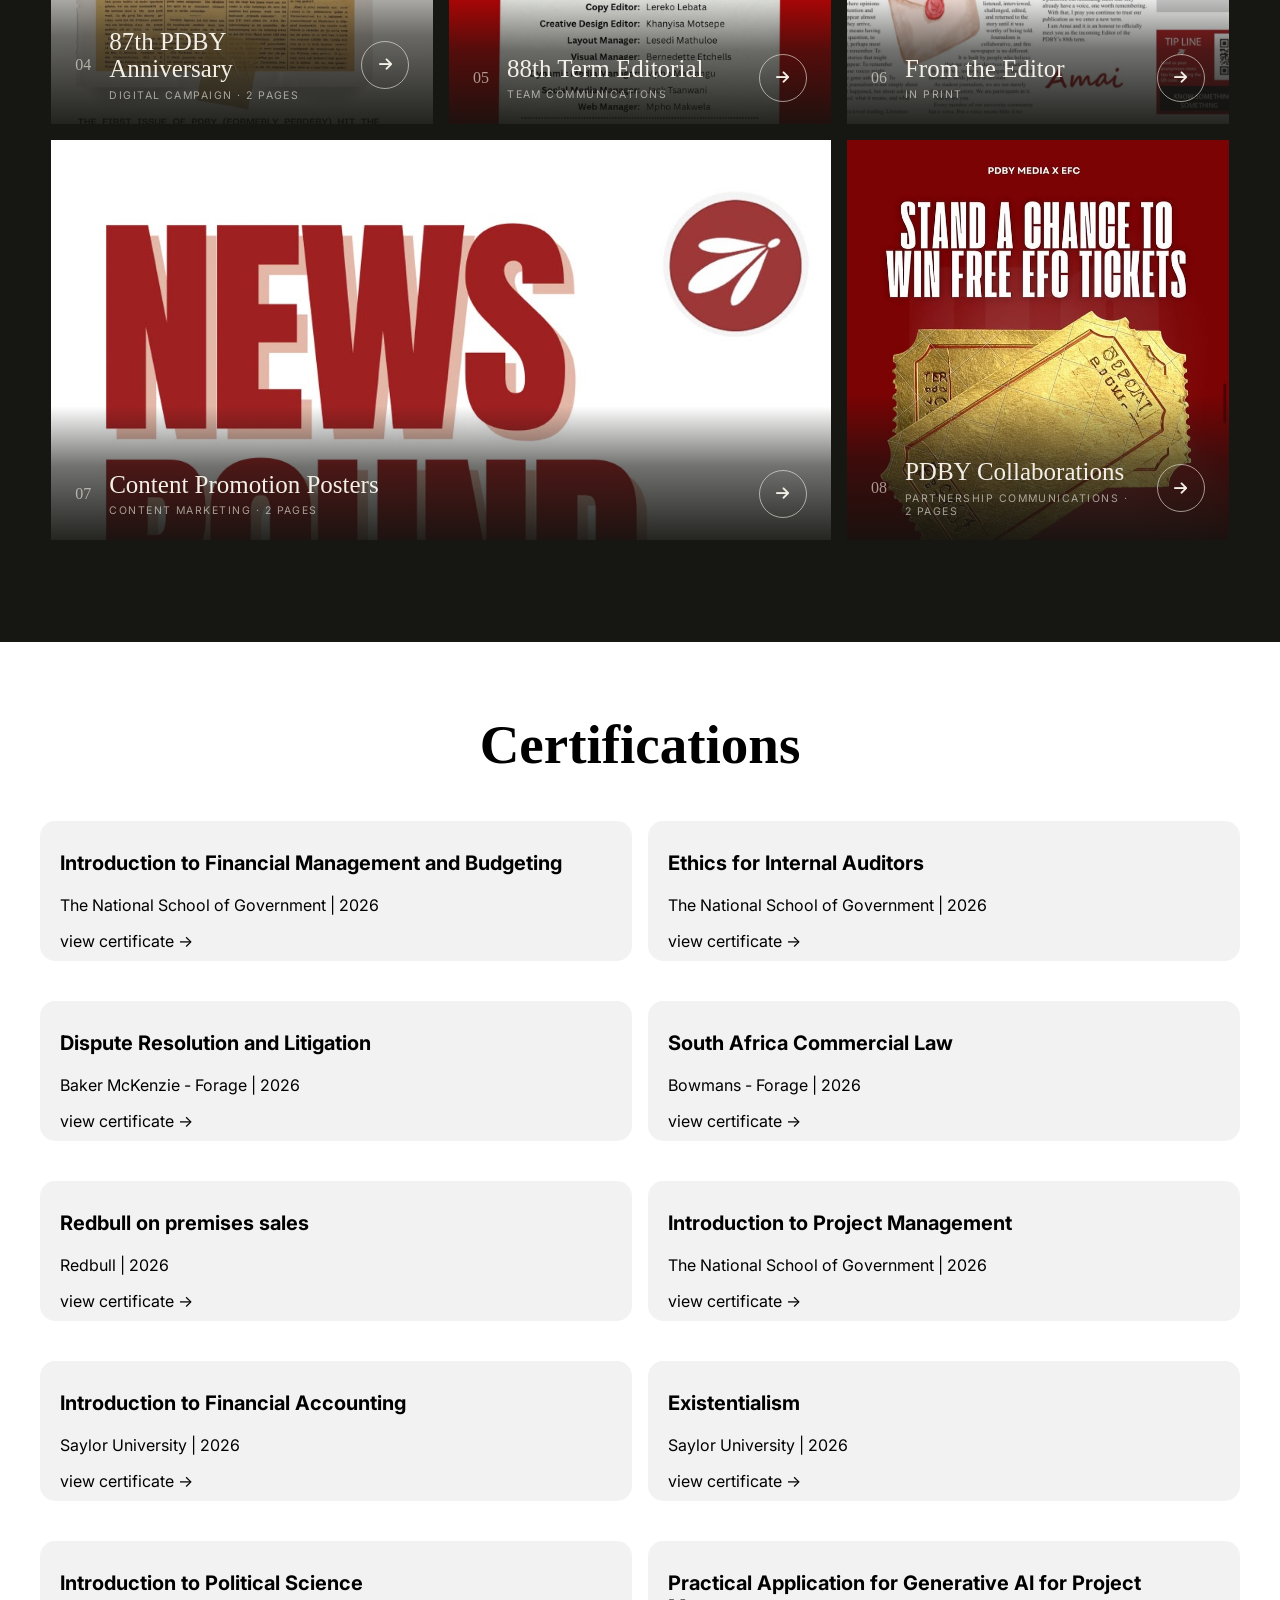
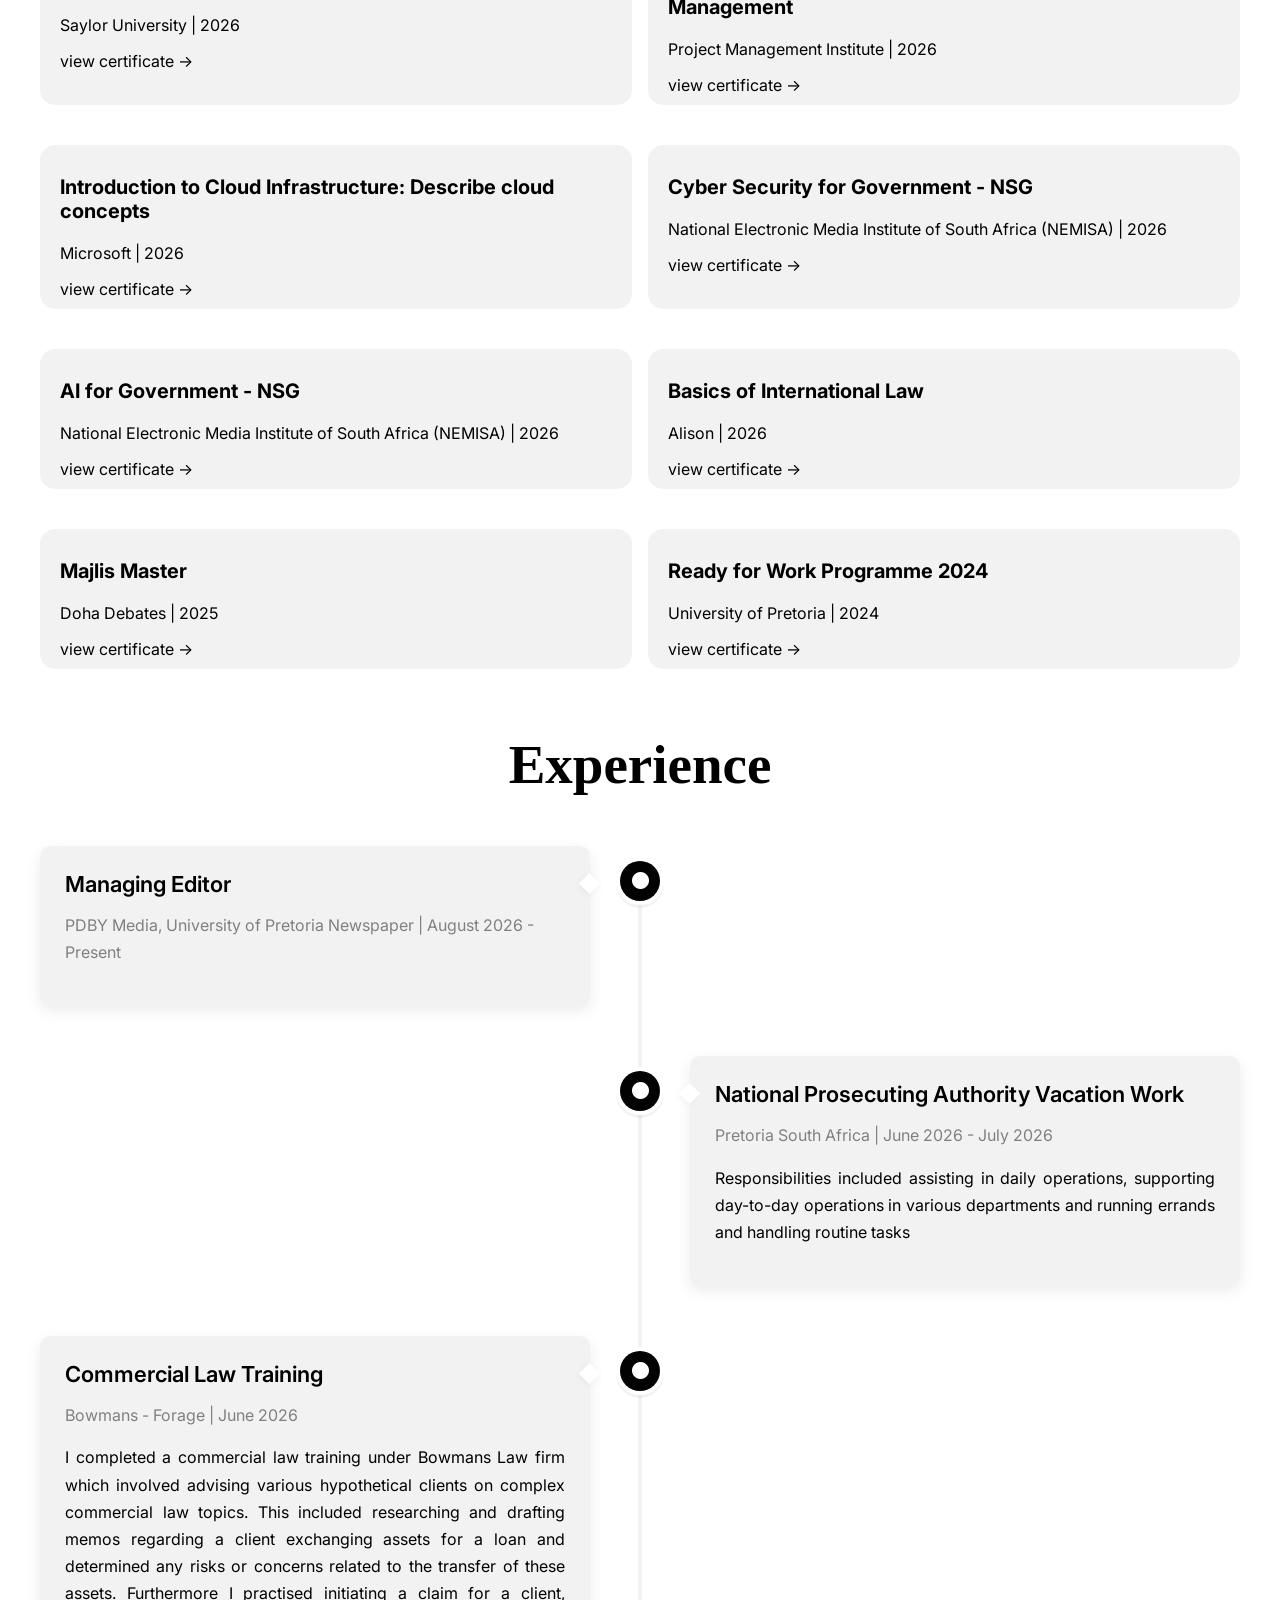
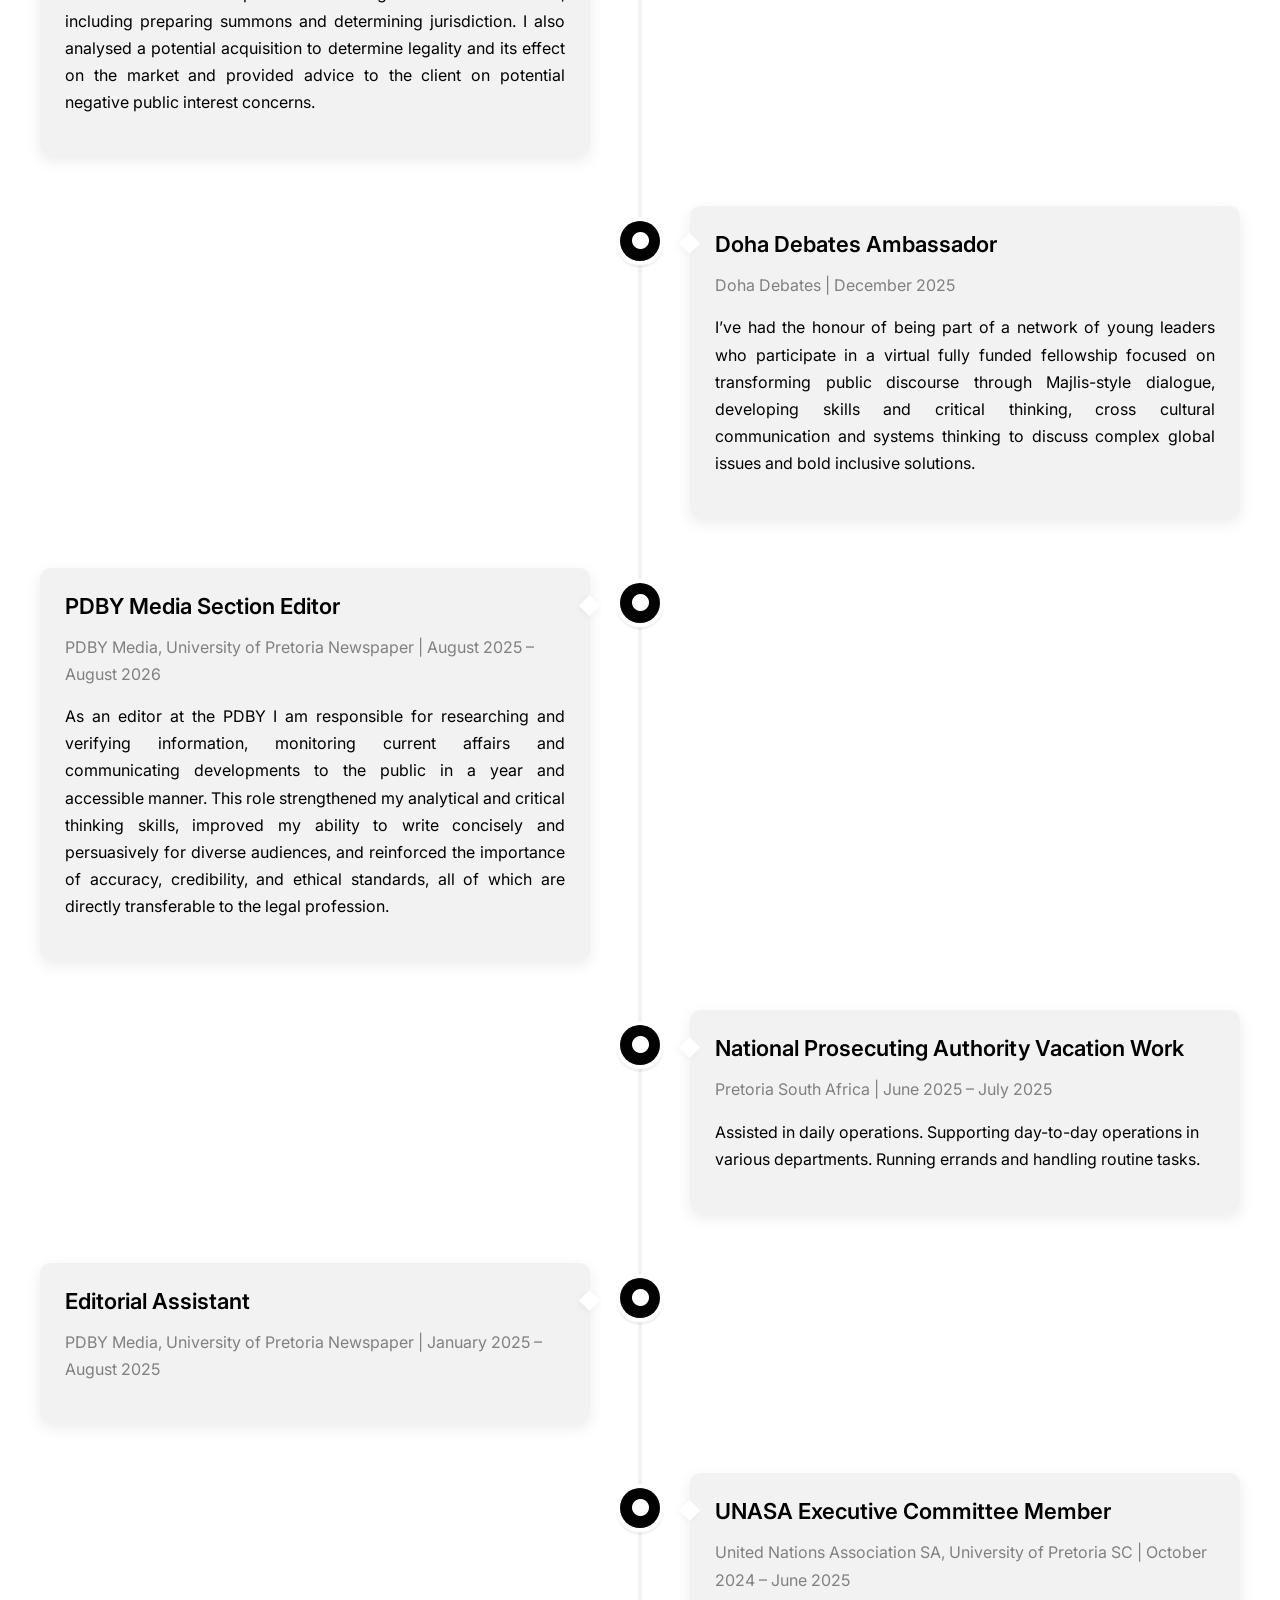
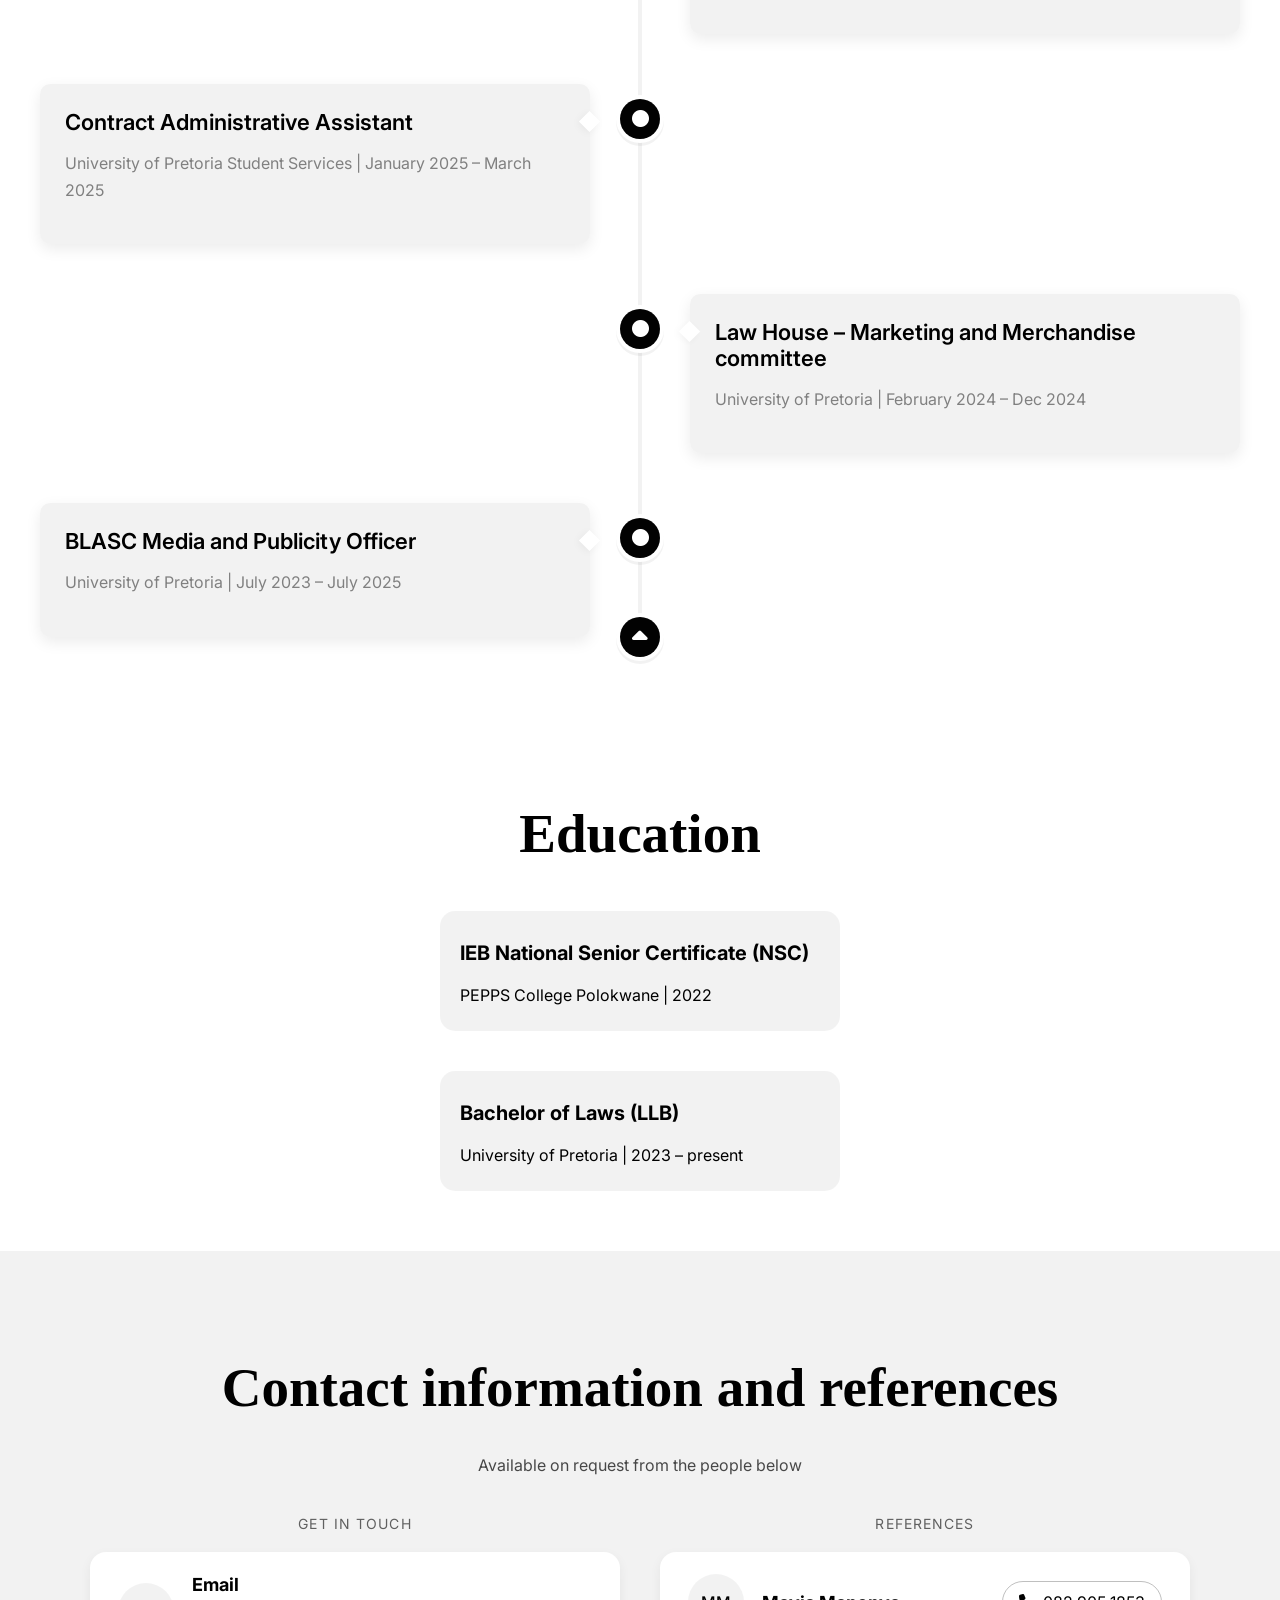
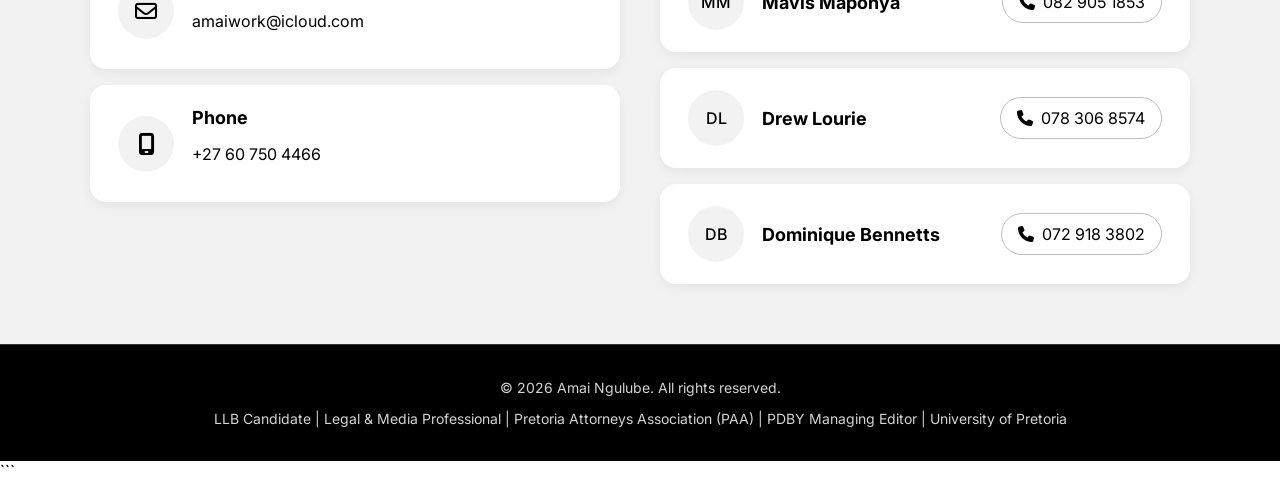
==== commit 4797fc76: "Style(experience): removed social media experience" ====
--- a/index.html
+++ b/index.html
@@ -469,18 +469,6 @@
                         </p>
                     </section>
                 </div>
-
-                <div class="row row-even">
-                    <section class="reveal">
-                        <i class="icon fa-solid fa-circle"></i>
-                        <div class="details">
-                            <span class="title">Social Media Manager and Publicity Officer</span>
-                        </div>
-                        <p class="experience-info">
-                            Lekau Maila @iamlekau | December 2023 - present
-                        </p>
-                    </section>
-                </div>
             </div>
         </section>
 
